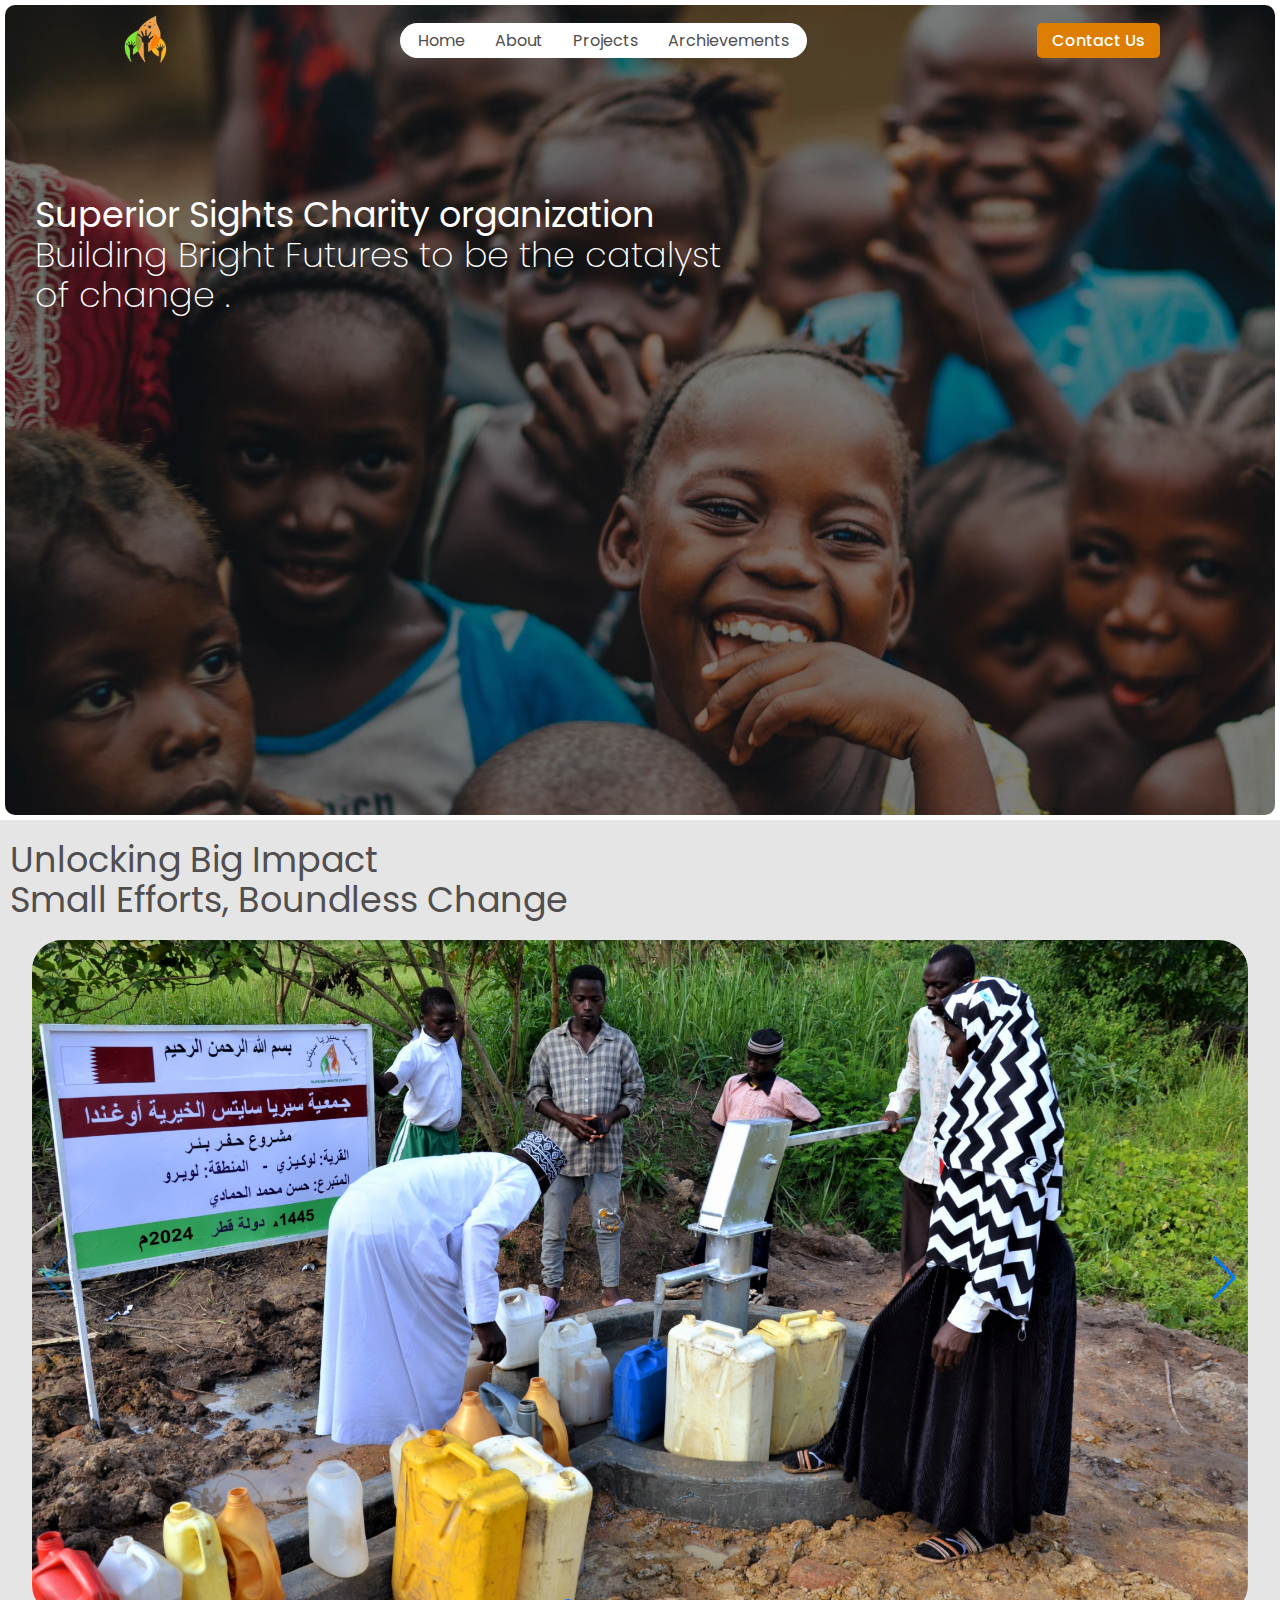
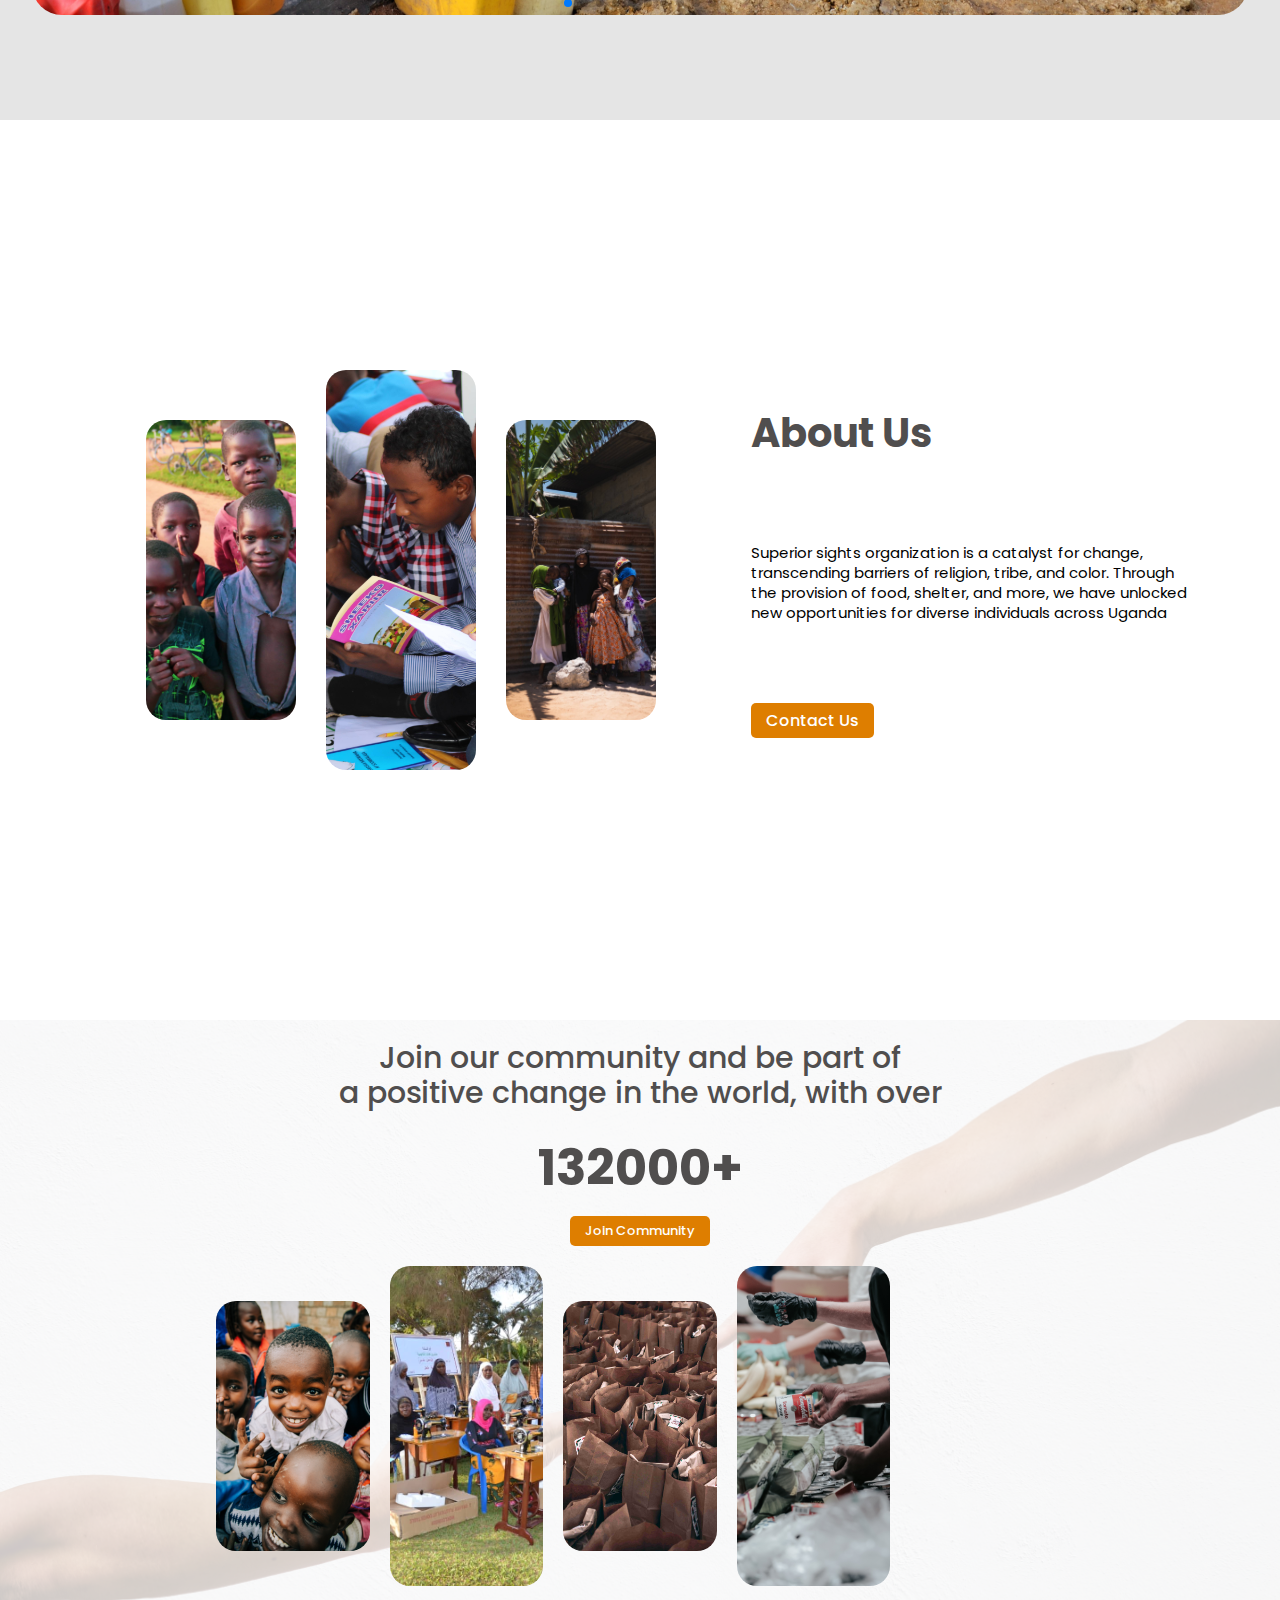
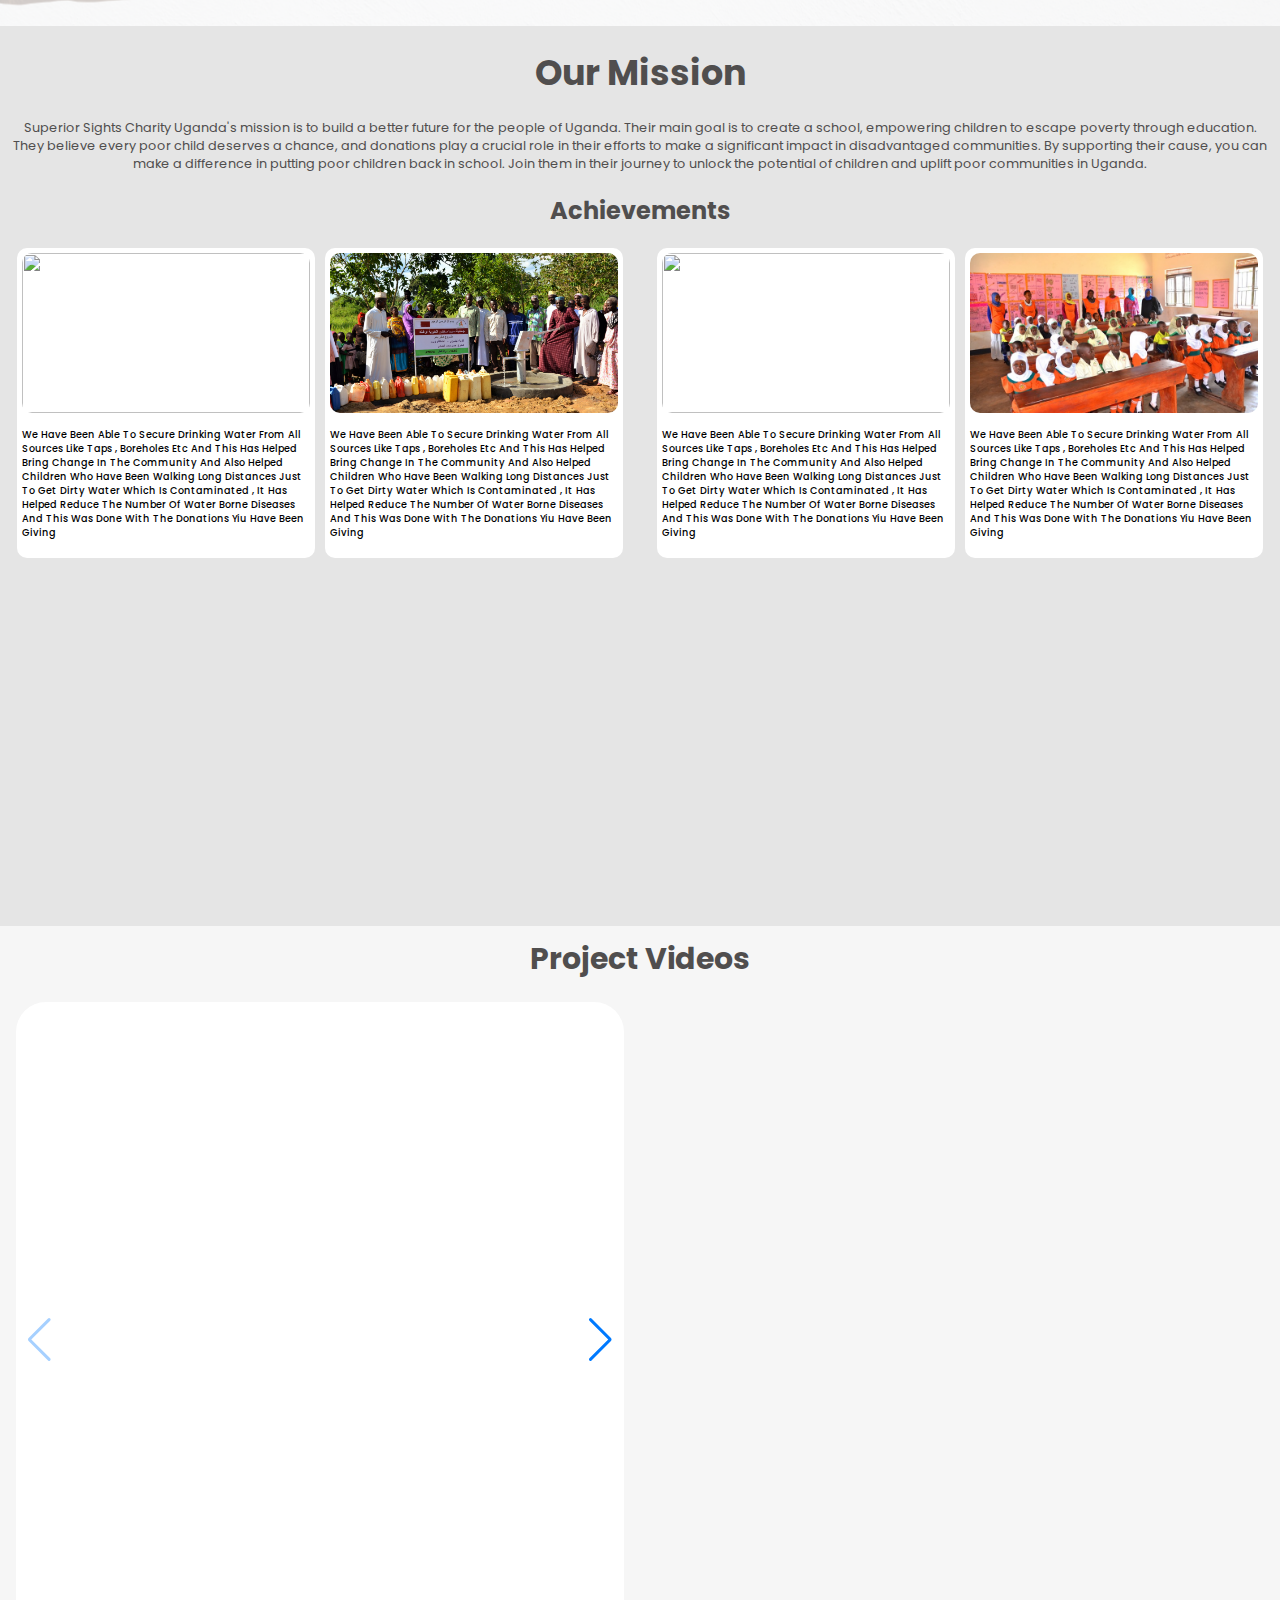
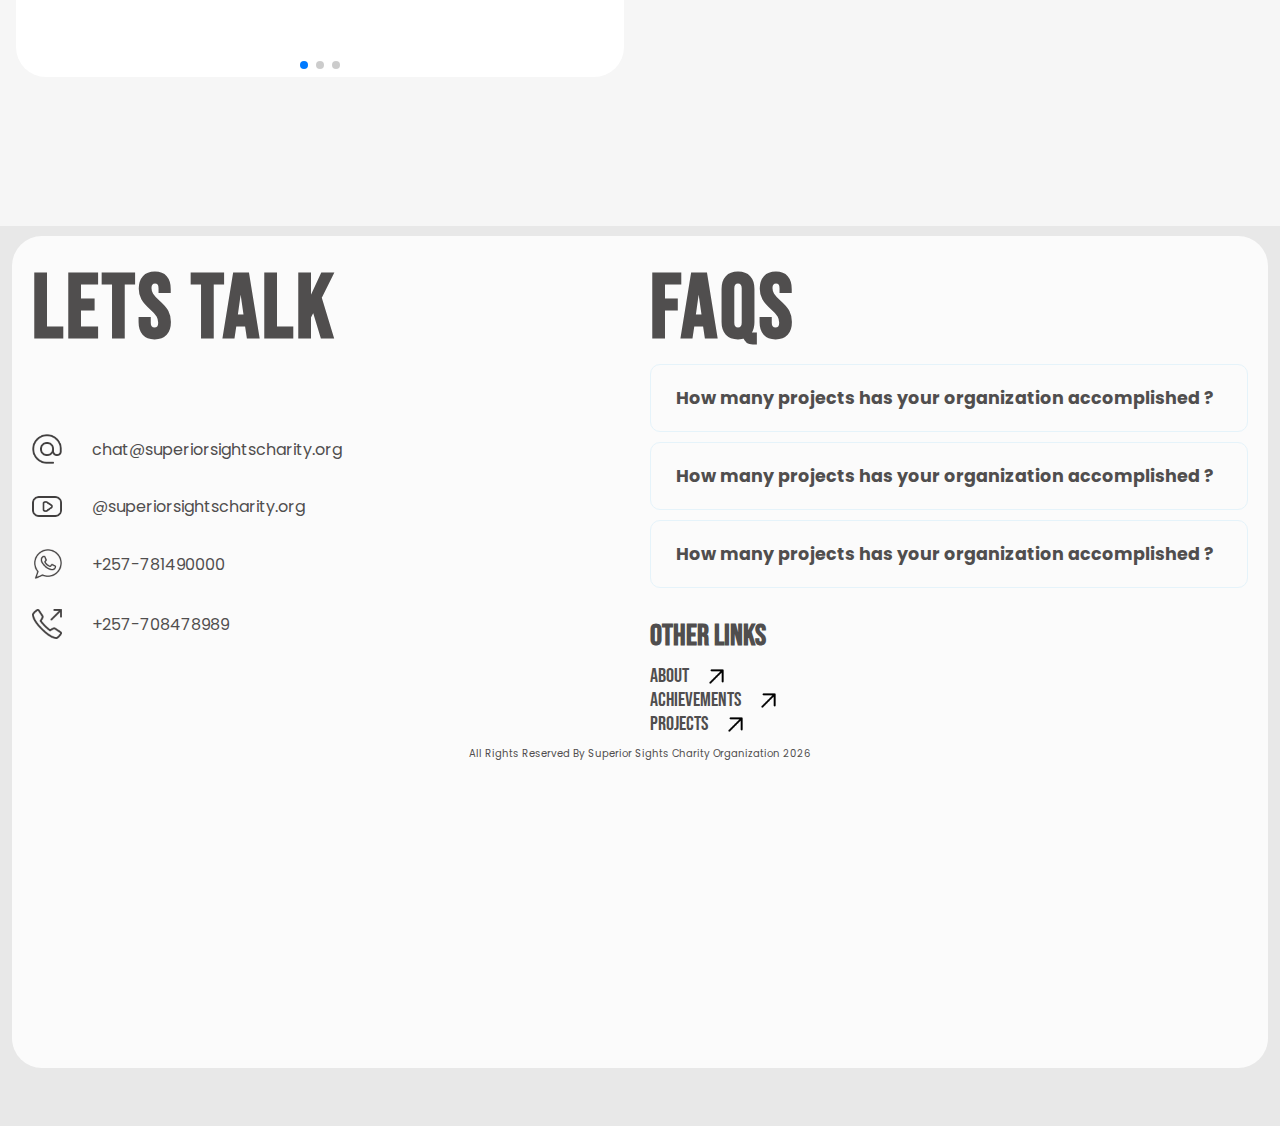
==== index.html @ 266aee4f "UPDATE : UI IS COMPLETE" ====
<html lang="en">
  <head>
    <meta charset="UTF-8" />
    <meta name="viewport" content="width=device-width, initial-scale=1.0" />
    <title>Superior Sights Charity</title>
    <link rel="stylesheet" href="./style.css" />
    <link rel="stylesheet" href="https://cdn.jsdelivr.net/npm/swiper@11/swiper-bundle.min.css" />
  </head>
  <body>
    <section class="hero-main">
      <div class="hero">
        <header class="nav-items">
          <img src="./icons/Vector.png" alt="logo" />
          <nav class="nav-links">
            <a href="#">home</a>
            <a href="#about">about</a>
            <a href="#">projects</a>
            <a href="#archievements">archievements</a>
            <a class="hide" href="#">contact</a>
          </nav>
          <h4 class="hide-btn">contact us</h4>
        </header>
        <div class="welcomeTxt">
          <p>
            <span>Superior Sights Charity organization</span>
            <br>
            Building Bright Futures 
            to be the catalyst <br /> of change .
          </p>
        </div>
      </div>
    </section>
    <section class="section-one">
      <div class="textt">
        <p>
          Unlocking Big Impact <br />
          Small Efforts, Boundless Change
        </p>
      </div>
      <div class="swiper mySwiper">
        <div class="swiper-wrapper">
          <div class="swiper-slide">
            <img src="./images/WATER DONATION.JPG" alt="">
          </div>
          <div class="swiper-slide">
            <img src="./images/WOMEN DONATION.png" alt="">
          </div>
          <div class="swiper-slide">
            <img src="./images/bigFood.jpg" alt="">
          </div>
          <div class="swiper-slide">
            <img src="./images/people.jpeg" alt="">
          </div>
          <div class="swiper-slide">
            <img src="./images/13.JPG" alt="">
          </div>
          <div class="swiper-slide">
            <img src="./images/33.JPG" alt="">
          </div>
          <div class="swiper-slide">
            <img src="./images/DONATION.png" alt="">
          </div>
          <div class="swiper-slide">
            <img src="./images/FOOD DONATION.png" alt="">
          </div>

          <div class="swiper-slide">
            <img src="./images/FOODDONATIONSS.JPG" alt="">
          </div>
          <div class="swiper-slide">
            <img src="./images/FOODDONATIONSSSS.JPG" alt="">
          </div>
        </div>
        <div class="swiper-button-next"></div>
        <div class="swiper-button-prev"></div>
        <div class="swiper-pagination"></div>
      </div>
    </section>
    <section class="about-Us" id="about">
      <div class="images">
        <div class="item-one"></div>
        <div class="item-two"></div>
        <div class="item-three"></div>
      </div>
      <div class="side-text" >
        <h1>about us</h1>
        <p>
          Superior sights organization is a catalyst for change, transcending
          barriers of religion, tribe, and color. Through the provision of food,
          shelter, and more, we have unlocked new opportunities for diverse
          individuals across Uganda
        </p>
        <h4><a href="#">contact us</a></h4>
      </div>
    </section>
    <section class="community">
      <div class="header-text">
        <p>
          Join our community and be part of <br />
          a positive change in the world, with over
        </p>
        <h4>132000+</h4>
        <h5><a href="#">join community</a></h5>
      </div>
      <div class="imageSlider">
        <div class="small small-one"></div>
        <div class="big big-one"></div>
        <div class="small small-two"></div>
        <div class="big big-two"></div>
        <div class="small small-three"></div>
      </div>
    </section>
    <section class="mission">
      <div class="mission-text">
        <h1>Our Mission</h1>
        <p>
          Superior Sights Charity Uganda's mission is to build a better future
          for the people of Uganda. Their main goal is to create a school,
          empowering children to escape poverty through education. They believe
          every poor child deserves a chance, and donations play a crucial role
          in their efforts to make a significant impact in disadvantaged
          communities. By supporting their cause, you can make a difference in
          putting poor children back in school. Join them in their journey to
          unlock the potential of children and uplift poor communities in
          Uganda.
        </p>
      </div>
      <h2>Achievements</h2>
      <div class="cards" id="archievements">
        <div class="cards-flex">
          <div class="card">
            <div class="card-image">
              <img src="./images/CARDONE.png" alt="">
            </div>
            <div class="text">
              <p>We have been able to secure drinking water from all sources
                like taps , boreholes etc and this has helped bring change in the
                community and also helped children who have been walking
                long distances just to get dirty water which is contaminated , it
                has helped reduce the number of water borne diseases and this
                was done with the donations yiu have been giving
                </p>
            </div>
          </div>
          <div class="card">
            <div class="card-image">
              <img src="./images/CARDTWO.JPG" alt="">
            </div>
            <div class="text">
              <p>We have been able to secure drinking water from all sources
                like taps , boreholes etc and this has helped bring change in the
                community and also helped children who have been walking
                long distances just to get dirty water which is contaminated , it
                has helped reduce the number of water borne diseases and this
                was done with the donations yiu have been giving
                </p>
            </div>
          </div>
        </div>
        <div class="cards-flex">
          <div class="card">
            <div class="card-image">
              <img src="./images/CARDTHREE.JPG" alt="">
            </div>
            <div class="text">
              <p>We have been able to secure drinking water from all sources
                like taps , boreholes etc and this has helped bring change in the
                community and also helped children who have been walking
                long distances just to get dirty water which is contaminated , it
                has helped reduce the number of water borne diseases and this
                was done with the donations yiu have been giving
                </p>
            </div>
          </div>
          <div class="card">
            <div class="card-image">
              <img src="./images/CARDFOUR.jpeg" alt="">
            </div>
            <div class="text">
              <p>We have been able to secure drinking water from all sources
                like taps , boreholes etc and this has helped bring change in the
                community and also helped children who have been walking
                long distances just to get dirty water which is contaminated , it
                has helped reduce the number of water borne diseases and this
                was done with the donations yiu have been giving
                </p>
            </div>
          </div>
        </div>
        
      </div>
    </section>
    <section class="videos">
      <h2>project videos</h2>
      <div class="video-1">
        <div class="swiper mySwiper">
          <div class="swiper-wrapper">
            <div class="swiper-slide">
              <iframe width="600" height="450" src="https://www.youtube.com/embed/moSRGIxgPto?si=5OO_57hvWcfcfYWn" title="YouTube video player" frameborder="0" allow="accelerometer; autoplay; clipboard-write; encrypted-media; gyroscope; picture-in-picture; web-share" referrerpolicy="strict-origin-when-cross-origin" allowfullscreen></iframe>
            </div>
            <div class="swiper-slide">
              <iframe width="600" height="450" src="https://www.youtube.com/embed/cjRFyGv-tgQ?si=oumq4jrwFypSkyXr" title="YouTube video player" frameborder="0" allow="accelerometer; autoplay; clipboard-write; encrypted-media; gyroscope; picture-in-picture; web-share" referrerpolicy="strict-origin-when-cross-origin" allowfullscreen></iframe>
            </div>
            <div class="swiper-slide">
              <iframe width="600" height="450" src="https://www.youtube.com/embed/SU0VKbg0hEE?si=bBSrsh9AePNVm2v0" title="YouTube video player" frameborder="0" allow="accelerometer; autoplay; clipboard-write; encrypted-media; gyroscope; picture-in-picture; web-share" referrerpolicy="strict-origin-when-cross-origin" allowfullscreen></iframe>

            </div>
          </div>
          <div class="swiper-button-next"></div>
          <div class="swiper-button-prev"></div>
          <div class="swiper-pagination"></div>
        </div>

      </div>
      <div class="moreVideos">
        <div class="moreOne"></div>
        <div class="moreTwo"></div>
      </div>
    </section>
    <section class="contact-us">
      <div class="contact-container">

        <div class="contacts">
          <div class="contact-side-one">
            <h1>lets talk</h1>
            <div class="links">
              <div class="link">
                <img src="./icons/Vector (1).png" alt="">
                <h4>chat@superiorsightscharity.org</h4>
              </div>

              <div class="link">
                <img src="./icons/youtube.png" alt="">
                <h4>@superiorsightscharity.org</h4>
              </div>

              <div class="link">
                <img src="./icons/whatsapp.png" alt="">
                <h4>+257-781490000</h4>
              </div>

              <div class="link">
                <img src="./icons/call.png" alt="">
                <h4>+257-708478989</h4>
              </div>
              
            </div>
          </div>
          <div class="contact-side-two">
            <h1>faqs</h1>
            <div class="accordion">
              <div class="accordion__item">
                <div class="accordion__header" data-toggle="#faq1">
                  <h3>How many projects has your organization accomplished ?</h3>
                </div>
                <div class="accordion__content" id="faq1">
                  <p>Lorem ipsum dolor sit amet, consectetur adipiscing elit, sed do eiusmod tempor incididunt ut labore et dolore magna aliqua. </p>
                </div>
              </div>
    
              <div class="accordion__item">
                <div class="accordion__header" data-toggle="#faq2">
                  <h3>How many projects has your organization accomplished ?</h3>
               </div>
                <div class="accordion__content" id="faq2">
                  <p>Lorem ipsum dolor sit amet, consectetur adipiscing elit, sed do eiusmod tempor incididunt ut labore et dolore magna aliqua. </p> 
                </div>
              </div>
    
              <div class="accordion__item">
                <div class="accordion__header" data-toggle="#faq3">
                  <h3>How many projects has your organization accomplished ?</h3>
                </div>
                <div class="accordion__content" id="faq3">
                  <p>Lorem ipsum dolor sit amet, consectetur adipiscing elit, sed do eiusmod tempor incididunt ut labore et dolore magna aliqua. </p>
                </div>
              </div>
    
            </div>
            <div class="other-links">
              <h5>Other Links</h5>
              <div class="other-nav-link">
                <div class="linked">
                  <a href="#">about</a>
                  <img src="./icons/arrow.png" alt="">
                </div>
                <div class="linked">
                  <a href="#">achievements</a>
                  <img src="./icons/arrow.png" alt="">
                </div>
                <div class="linked">
                  <a href="#">Projects</a>
                  <img src="./icons/arrow.png" alt="">
                </div>

              </div>
            </div>
          </div>
        
        </div>
        <p class="rights"></p>
      </div>
    </section>
    <script src="/index.js"></script>
    <script src="https://cdn.jsdelivr.net/npm/swiper@11/swiper-bundle.min.js"></script>
    <script>
      var swiper = new Swiper(".mySwiper", {
    spaceBetween: 30,
    centeredSlides: true,
    autoplay: {
      delay: 5000,
      disableOnInteraction: true,
    },
    pagination: {
      el: ".swiper-pagination",
      clickable: true,
    },
    navigation: {
      nextEl: ".swiper-button-next",
      prevEl: ".swiper-button-prev",
    },
  });
    </script>
  </body>
</html>
---- style.css ----
@import url("https://fonts.googleapis.com/css2?family=Poppins:ital,wght@0,100;0,200;0,300;0,400;0,500;0,600;0,700;0,800;0,900;1,100;1,200;1,300;1,400;1,500;1,600;1,700;1,800;1,900&display=swap");
@import url('https://fonts.googleapis.com/css2?family=Bebas+Neue&display=swap');
BODY {
  margin: 0;
  padding: 0;
  overflow-x: hidden;
  box-sizing: border-box;
}
/* animations */
@keyframes  appear {
  from
  {
    opacity: 0;
    scale: 0.5;
  }
  to
  {
    opacity: 1;
    scale: 1;
  }
}
h1,
h2,
h3,
h4,
h5,
h6 {
  margin: 0;
  padding: 0;
}
p {
  margin: 0;
  padding: 0;
}
:root {
  --textFont: "Poppins", sans-serif;
  --textColor: #504e4e;
  --navBg: #ffffff;
  --orange: #de7e00;
  --heroColor: #e5e5e5;
  --btnColor: #ff815c;
  --bigText :"Bebas Neue", sans-serif;
}
.hero {
  background: url(./images/background.jpg);
  background-position: center;
  background-repeat: no-repeat;
  background-size: cover;
  background-blend-mode: overlay;
  background-color: #0e0e0e8b;
  height: 90vh;
  margin: 5px;
  border-radius: 10px;
}
.nav-items {
  display: flex;
  align-items: center;
  justify-content: space-around;
  padding: 10px 0px;
}
.nav-items img {
  width: 50px;
  height: 50px;
}
.nav-links a {
  text-decoration: none;
  color: var(--textColor);
  font-family: var(--textFont);
  text-transform: capitalize;
  padding: 3px 15px;
  border-radius: 20px;
  transition: all 2s;
}
.nav-links {
  display: flex;
  gap: 0px;
  background: var(--navBg);
  padding: 2px 3px;
  border-radius: 20px;
}
.nav-links a:hover {
  background: #504e4e;
  color: var(--navBg);
}
.hide
{
  display: none;
}
.nav-items h4 {
  color: var(--navBg);
  background: var(--orange);
  font-weight: 500;
  font-family: var(--textFont);
  text-transform: capitalize;
  padding: 5px 15px;
  border-radius: 5px;
}
.welcomeTxt p {
  font-family: var(--textFont);
  position: relative;
  top: 120px;
  left: 30px;
  font-size: 35px;
  line-height: 40px;
  color: var(--navBg);
  font-weight: 200;
  width: fit-content;
}
.welcomeTxt span
{
  font-weight: 400;
}
.section-one {
  height: 100vh;
  background: var(--heroColor);
}
.image {
  background: url(./images/heroBg.jpg);
  background-position: center;
  background-repeat: no-repeat;
  background-size: cover;
  background-blend-mode: overlay;
  height: 95vh;
  width: 95vw;
  border-radius: 40px;
}
.section-one {
  display: flex;
  flex-direction: column;
  align-items: center;
  animation: appear  linear;
  animation-range: entry 0;
  animation-timeline: view();
}

.textt {
  width: 100%;
}
.section-one p {
  font-size: 35px;
  /* text-align: ; */
  font-family: var(--textFont);
  margin: 20px 10px;
  line-height: 40px;
  color: var(--textColor);
}
.about-Us {
  display: flex;
  height: 100%;
  gap: 30px;
  align-items: center;
  justify-content: center;
  background: var(--navBg);
  animation: appear  linear;
  animation-range: entry 0 cover 40%;
  animation-timeline: view();
}
.images {
  display: flex;
  gap: 30px;
  height: 100vh;
  width: 50%;
  align-items: center;
  justify-content: center;
}
.item-one {
  background: url(./images/sideOne.jpg);
  background-position: center;
  background-repeat: no-repeat;
  background-size: cover;
  background-blend-mode: overlay;
  height: 300px;
  width: 150px;
  border-radius: 20px;
}
.item-two {
  height: 400px;
  width: 150px;
  background: url(./images/main.jpg);
  background-position: center;
  background-repeat: no-repeat;
  background-size: cover;
  background-blend-mode: overlay;
  border-radius: 20px;
}
.item-three {
  background: url(./images/sideTwo.jpg);
  background-position: center;
  background-repeat: no-repeat;
  background-size: cover;
  background-blend-mode: overlay;
  height: 300px;
  width: 150px;
  border-radius: 20px;
}
.side-text {
  display: flex;
  flex-direction: column;
  gap: 80px;
  width: 35%;
}
.side-text h1 {
  font-family: var(--textFont);
  font-size: 40px;
  text-transform: capitalize;
  color: var(--textColor);
  margin: 0;
  padding: 0;
}
.side-text p {
  font-family: var(--textFont);
  font-size: 15px;
  line-height: 20px;
}
.side-text h4 {
  background: var(--orange);
  font-weight: 500;
  font-family: var(--textFont);
  text-transform: capitalize;
  padding: 5px 15px;
  border-radius: 5px;
  width: fit-content;
  margin: 0;
}
.side-text a {
  color: var(--navBg);
  text-decoration: none;
}
/* community - section */
.community {
  height: auto;
  background: url(./images/communityBg.jpg);
  background-position: center;
  background-repeat: no-repeat;
  background-size: cover;
  background-blend-mode: overlay;
  background-color: #fbfbfbce;
  animation: appear  linear;
  animation-range: entry 0 cover 40%;
  animation-timeline: view();
}
.header-text {
  text-align: center;
  padding: 20px 0px;
  display: flex;
  flex-direction: column;
  align-items: center;
}
.header-text p {
  font-family: var(--textFont);
  font-size: 30px;
  color: var(--textColor);
  line-height: 35px;
  font-weight: 500;
}
.header-text h4 {
  margin-top: 20px;
  font-size: 50px;
  font-family: var(--textFont);
  color: var(--textColor);
}
.header-text a {
  color: var(--navBg);
  text-decoration: none;
}
.header-text h5 {
  background: var(--orange);
  font-weight: 500;
  font-family: var(--textFont);
  text-transform: capitalize;
  padding: 5px 15px;
  border-radius: 5px;
  width: fit-content;
  font-size: 13px;
  margin-top: 10px;
}
.imageSlider {
  display: flex;
  justify-content: center;
  align-items: center;
  gap: 20px;
  /* margin-bottom: 30px; */
  padding: 0px 0px 40px 0px;
}
.small {
  width: 12%;
  height: 250px;
  border-radius: 20px;
}
.big {
  background-position: center;
  background-repeat: no-repeat;
  background-size: cover;
  background-blend-mode: overlay;
  width: 12%;
  border-radius: 20px;
  height: 320px;
}
.big-one {
  background-image: url("./images/bigWomen.jpeg");
}
.big-two {
  background-image: url("./images/bigFood.jpg");
}
.small-one {
  background: url("./images/childRen.jpg");
  background-position: center;
  background-repeat: no-repeat;
  background-size: cover;
  background-blend-mode: overlay;
}
.small-two {
  background: url("./images/food.jpg");
  background-position: center;
  background-repeat: no-repeat;
  background-size: cover;
  background-blend-mode: overlay;
}
.small-three {
  background: url("./images/schhool.jpg");
  background-position: center;
  background-repeat: no-repeat;
  background-size: cover;
  background-blend-mode: overlay;
}
/* mission - section */
.mission {
  height: auto;
  background: var(--heroColor);
  overflow-x: hidden;
  display: flex;
  height: 100vh;
  flex-direction: column;
  /* justify-content: center; */
  align-items: center;
  animation: appear  linear;
  animation-range: entry 0 cover 40%;
  animation-timeline: view();
  /* gap: 144px; */
}
.mission-text {
  text-align: center;
  font-family: var(--textFont);
  color: var(--textColor);
  padding: 20px 10px;
}
.mission-text h1 {
  margin-bottom: 20px;
  font-size: 35px;
}
.mission-text p {
  font-size: 80%;
}
.mission h2 {
  text-align: center;
  font-family: var(--textFont);
  color: var(--textColor);
}
/* mission cards */
.cards-flex {
  display: flex;
  justify-content: center;
  align-items: center;
  width: 100%;
  gap: 10px;
}
.cards {
  display: flex;
  justify-content: center;
  align-items: center;
  gap: 1px;
  margin-top: 10px;
  width: 100%;
  padding: 10px;
}
.card {
  background: var(--navBg);
  height: 300px;
  width: 45%;
  padding: 5px;
  display: flex;
  flex-direction: column;
  gap: 15px;
  border-radius: 10px;
}
.card-image {
  background-position: center;
  background-repeat: no-repeat;
  background-size: cover;
  background-blend-mode: overlay;
  width: 100%;
}
.card-image img
{
  height: 160px;
  border-radius: 10px;
  object-fit: cover;
  width: 100%;
}
.card p {
  font-size: clamp(30%, 60%, 60%);
  text-transform: capitalize;
  font-weight: 500;
  font-family: var(--textFont);
  /* line-height: 14px; */
}
/* swiper JS */
.swiper {
  width: 95%;
  height: 75vh;
  border-radius: 30px;
}
.swiper-slide {
  text-align: center;
  font-size: 18px;
  background: #fff;
  display: flex;
  justify-content: center;
  align-items: center;
}
.swiper-button-next,swiper-button-prev
{
  color: #e5e5e5;
}
.swiper-slide img {
  display: block;
  width: 100%;
  height: 100%;
  object-fit: cover;
}
/* animations */
@keyframes  appear {
    from
    {
      opacity: 0;
      scale: 0.5;
    }
    to
    {
      opacity: 1;
      scale: 1;
    }
}
/* videos section */
.videos
{
  height: 100vh;
  background: #F6F6F6;
  width: 100vw;
  animation: appear  linear;
  animation-range: entry 0 cover 40%;
  animation-timeline: view();
  /* display: flex;
  justify-content: center;
  align-items: center;
  gap: 30px;
  flex-direction: column; */
}
.video-1
{
  width: 50%;
  height: 75vh;
  display: flex;
  justify-content: center;
  align-items: center;
  flex-direction: column;
}
.videos h2
{
  font-size: 30px;
  padding-top: 10px;
  font-family: var(--textFont);
  text-transform: capitalize;
  color: var(--textColor);
  text-align: center;
  margin-bottom: 20px;
}
.video
{
  background: #504e4e;
  width: 50%;
  height: 75vh;
  border-radius: 20px;
}
/* contact us  */
.contacts
{
  display: flex;
  /* align-items: center; */
  justify-content: center;
  gap: 20px;
  /* background: #504e4e; */
}
.contact-us
{
  height: 100vh;
  width: 100vw;
  background: #E8E8E8;
  display: flex;
  justify-content: center;
  align-self: center;
  animation: appear  linear;
  animation-range: entry 0 cover 40%;
  animation-timeline: view();
}
.contact-side-one{
  width: 50%;
}
.contact-side-two
{
  width: 50%;
}
.contact-container
{
  margin-top: 10px;
  border-radius: 30px;
  padding: 20px;
  gap: 30px;
  align-items: center;
  height: 88vh;
  width: 95%;
  background: #FBFBFB;
}
.contact-side-one h1
{
  font-size: 90px;
  font-family: var(--bigText);
  color: var(--textColor);
  letter-spacing: 3px;
}
.contact-side-two h1
{
  font-size: 90px;
  font-family: var(--bigText);
  color: var(--textColor);
  letter-spacing: 3px;
}
.links
{
  margin-top: 70px;
}
.link
{
  display: flex;
  gap: 30px;
  align-items: center;
  margin-bottom: 30px;
  font-family: var(--textFont);
  color: var(--textColor);
}
.link img
{
  width: 30px;
}
.link h4
{
  font-weight: 400;
}
.other-links
{
  margin-top: 30px;
}
.other-links h5
{
  font-family: var(--bigText);
  color: var(--textColor);
  font-size: 30px;
  margin-bottom: 10px;
}
.linked
{
  display: flex;
  align-items: center;
  gap: 20px;
}
.linked a
{
  font-family: var(--bigText);
  text-decoration: none;
  color: var(--textColor);
  font-size: 20px;
}
.linked img{
  width: 15px;
}
.accordion {
  display: flex;
  flex-direction: column;
  gap: 10px;
  font-family: var(--textFont);
  color: var(--textColor);
  width: 100%;
}
.accordion__item {
  border: 1px solid #e5f3fa;
  border-radius: 10px;
  overflow: hidden;
}

.accordion__header {
padding: 20px 25px;
  font-weight: 600;
  cursor: pointer;
  position: relative;
  font-size: 15px;
  font-weight: 400;
}

.accordion__header::after {
  content: '';
  background: url(https://www.svgrepo.com/show/357035/angle-down.svg) no-repeat center;
  width: 20px;
  height: 20px;
  transition: .4s;
  display: inline-block;
  position: absolute;
  right: 20px;
  top: 20px;
  z-index: 1;
}

.accordion__header.active {
  background: #e5f3fa;
}

.accordion__header.active::after {
  transform: rotateX(180deg);
}

.accordion__item .accordion__content {
  padding: 0 25px;
  max-height: 0;
  transition: .5s;
  overflow: hidden;
}
.accordion__content p
{
  font-size: 15px;
  font-weight: 300;
}
.rights
{
  text-align: center;
  font-family: var(--textFont);
  color: var(--textColor);
  font-size: 10px;
  margin-top: 10px;
  text-transform: capitalize;
}

/* media queries */
@media screen and (max-width: 1020px) {
  /* section one */
  /* comunity */
  .header-text p {
    font-size: 25px;
    line-height: 25px;
  }
  .header-text h4 {
    margin-top: 8px;
    font-size: 40px;
  }
  .header-text h5 {
    font-size: 10px;
  }
  /* archievements */
  .mission-text p {
    font-size: 60%;
  }
  .cards {
    gap: 10px;
  }

  .mission-text {
    padding: 5px 15px;
  }
  .mission-text h1 {
    margin-bottom: 10px;
  }
}
@media screen and (max-width: 900px) {
  /* section one */
  .nav-links a {
    font-size: 12px;
    padding: 2px 10px;
  }
  .nav-items h4 {
    padding: 5px 10px;
    font-size: 10px;
  }
  .welcomeTxt p 
  {
    font-size: 27px;
    line-height: 31px;
  }

  /* archievements */
  .mission-text p {
    font-size: 70%;
  }
  .cards {
    display: flex;
    justify-content: center;
    align-items: center;
    flex-direction: column;
    gap: 1px;
    margin-top: 10px;
    width: 100%;
    padding: 10px;
  }
  .card {
    width: 35%;
  }
  .card p {
    font-size: clamp(30%, 60%, 66%);
  }
  .cards-flex {
    margin-top: 10px;
  }
}
@media screen and (max-width: 700px) {
  /* section one */
  .hero 
  {
    height: 70vh;
  }
  .welcomeTxt p {
    top: 80px;
  }
  .section-one p {
    font-size: 25px;
    line-height: 28px;
  }
  .image
  {
    height: 70vh;
    border-radius: 15px;
  }
  /* archievements */

  .card p {
    font-size: 55%;
  }
  .cards {
    gap: 5px;
  }
  .about-Us {
    width: 100vw;
    height: fit-content;
    display: flex;
    gap: 30px;
    align-items: center;
    justify-content: center;
    align-items: center;
    flex-direction: column-reverse;
  }
  .side-text {
    padding-top: 30px;
    gap: 30px;
    width: 80%;
  }
  .images {
    width: 70%;
  }
  .item-one {
    width: 250px;
  }
  .item-two {
    width: 250px;
  }
  .item-three {
    width: 250px;
  }
}

@media screen and (max-width: 560px) {
  .hide-btn
  {
    display: none;
  }
  .hide
  {
    display: block;
  }
}
@media screen and (max-width: 500px) {
  .nav-links a {
    font-size: 9px;
  }
}

@media screen and (max-width: 460px) {
  .welcomeTxt p {
    font-size: 24px;
    line-height: 28px;
}
.nav-links a {
  padding: 2px 5px;
}
}
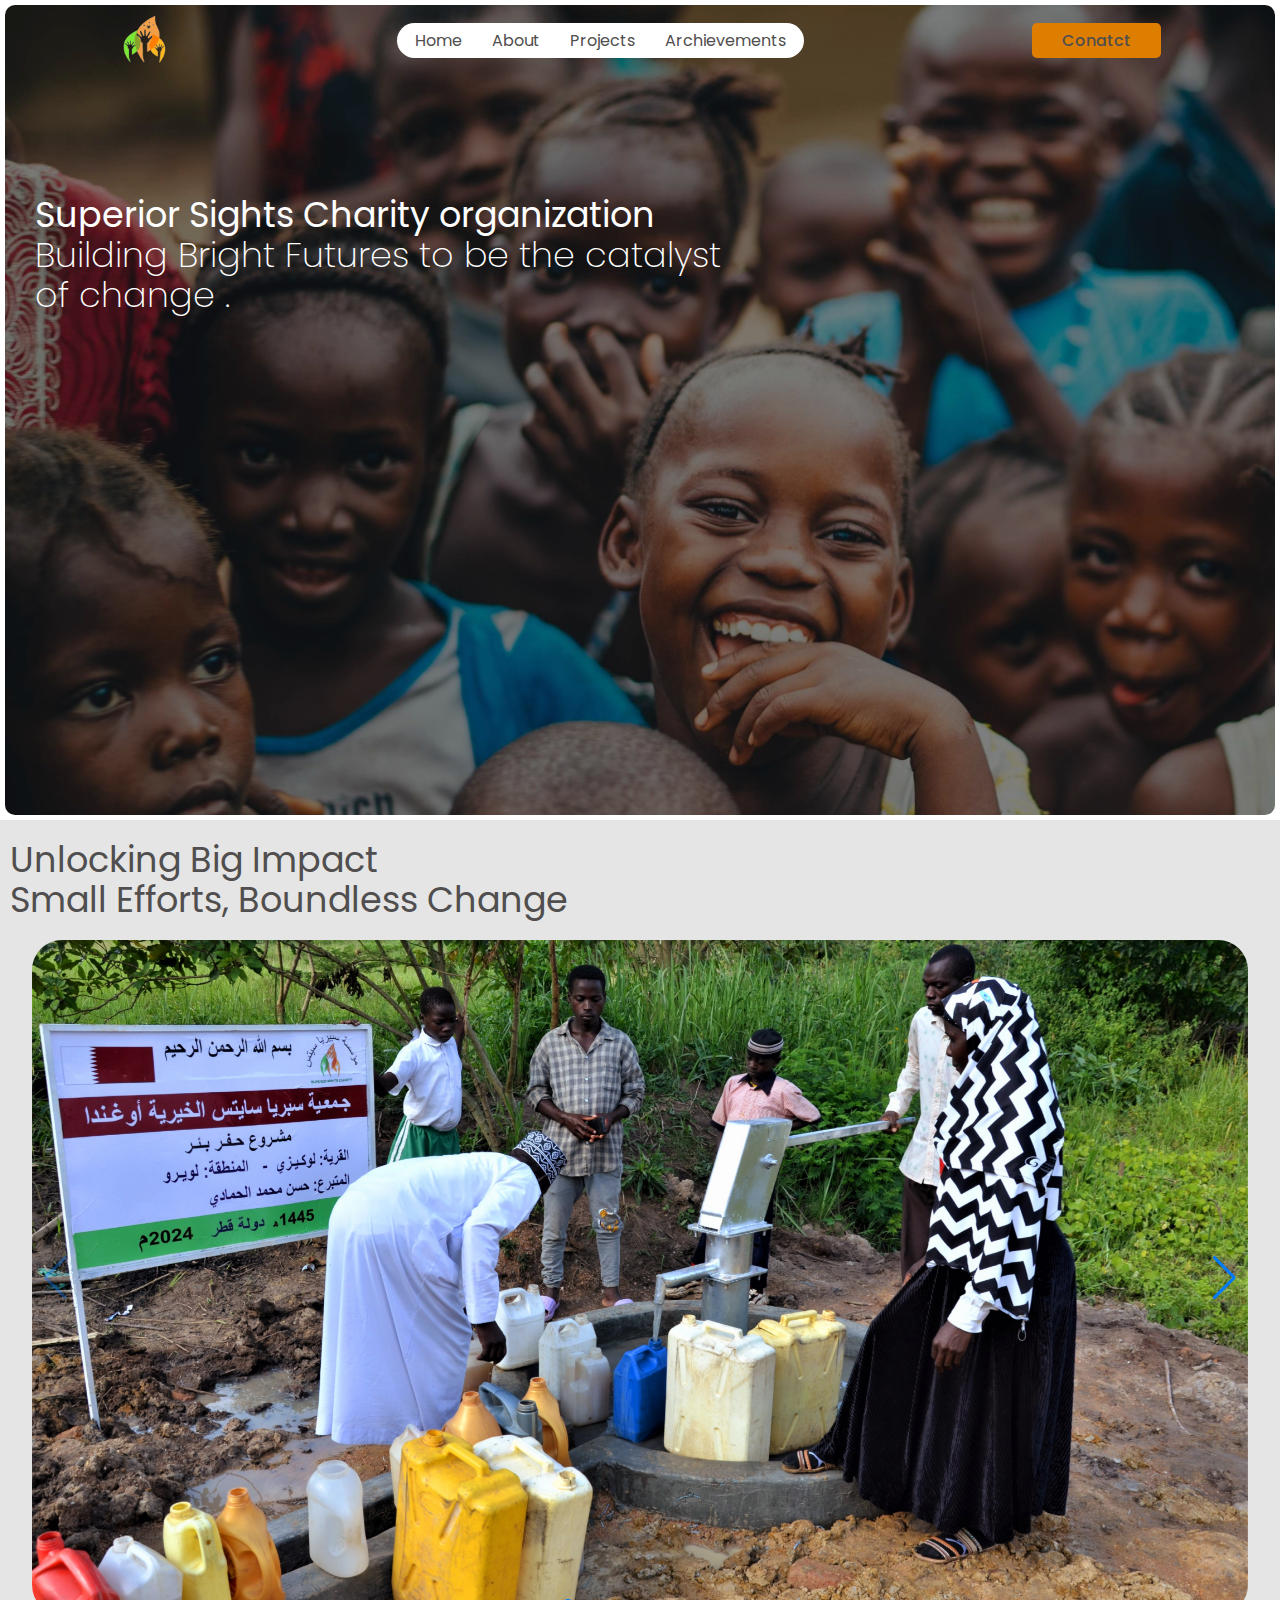
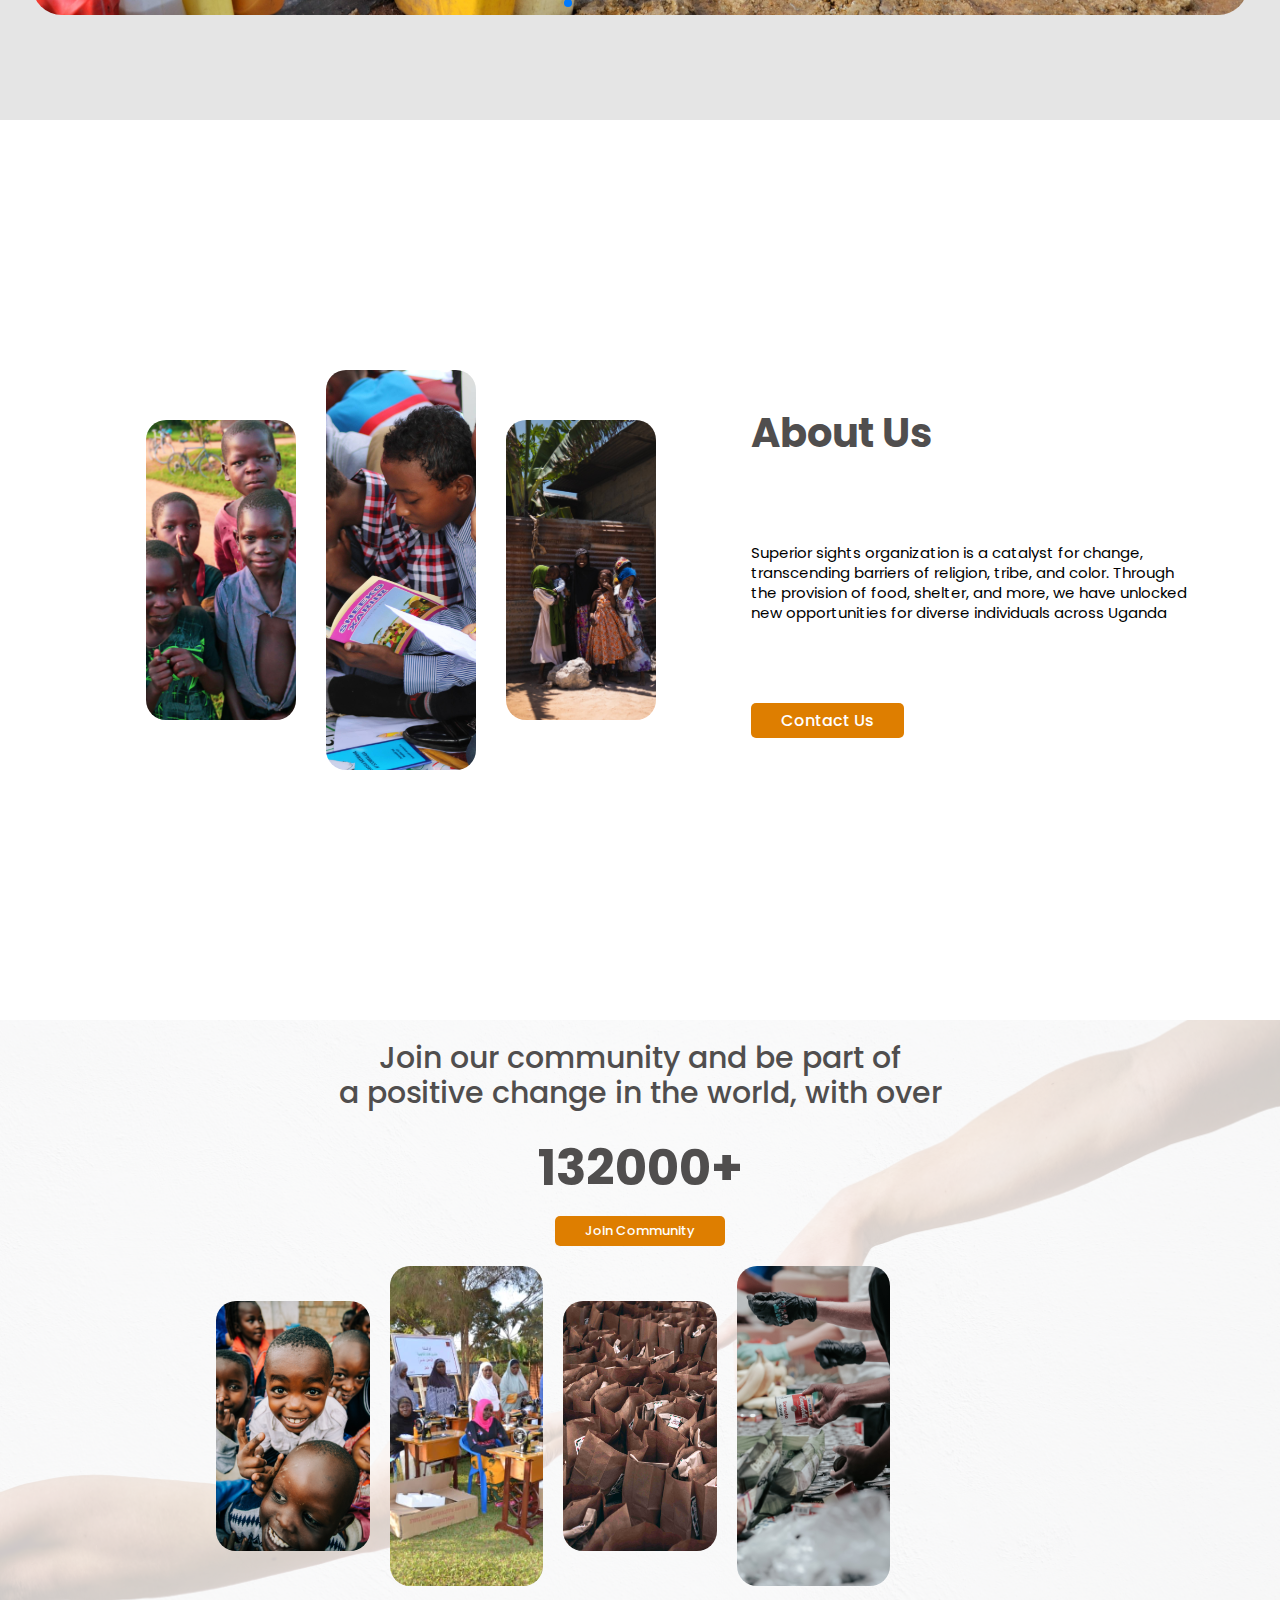
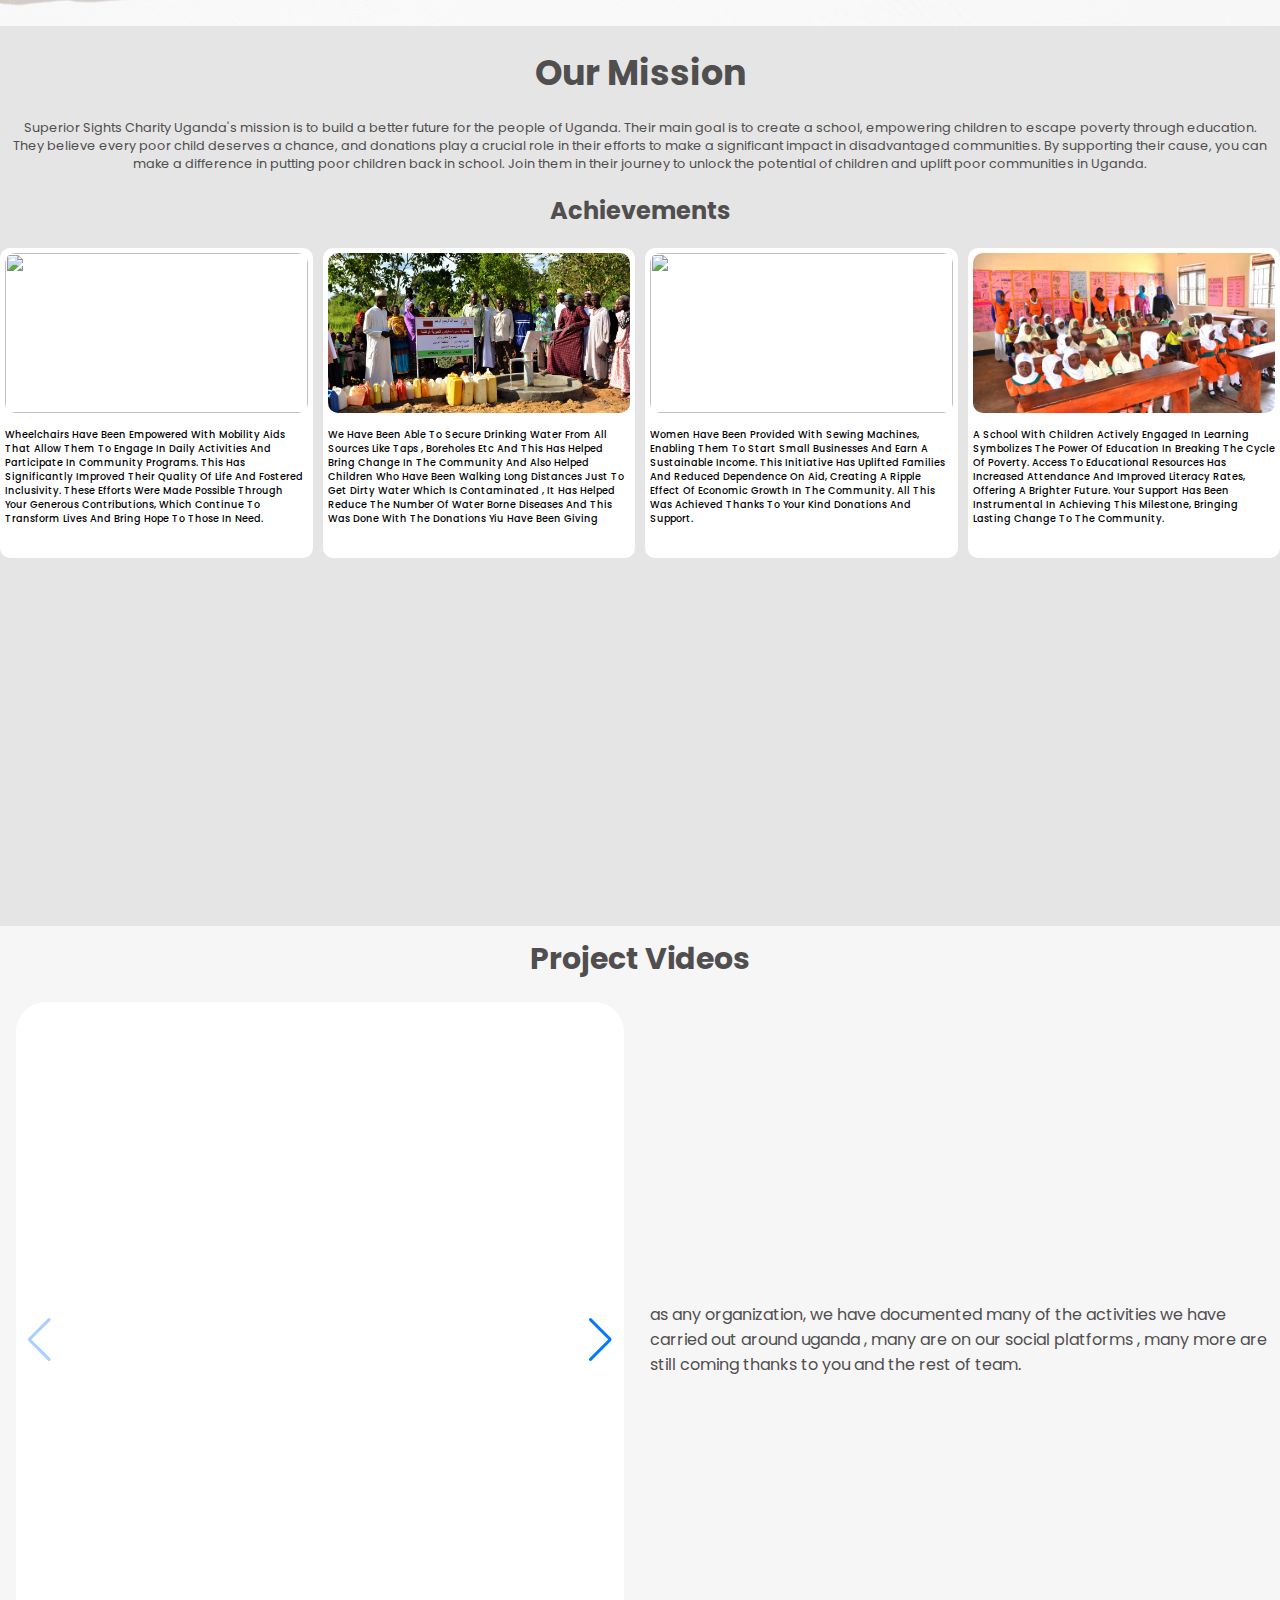
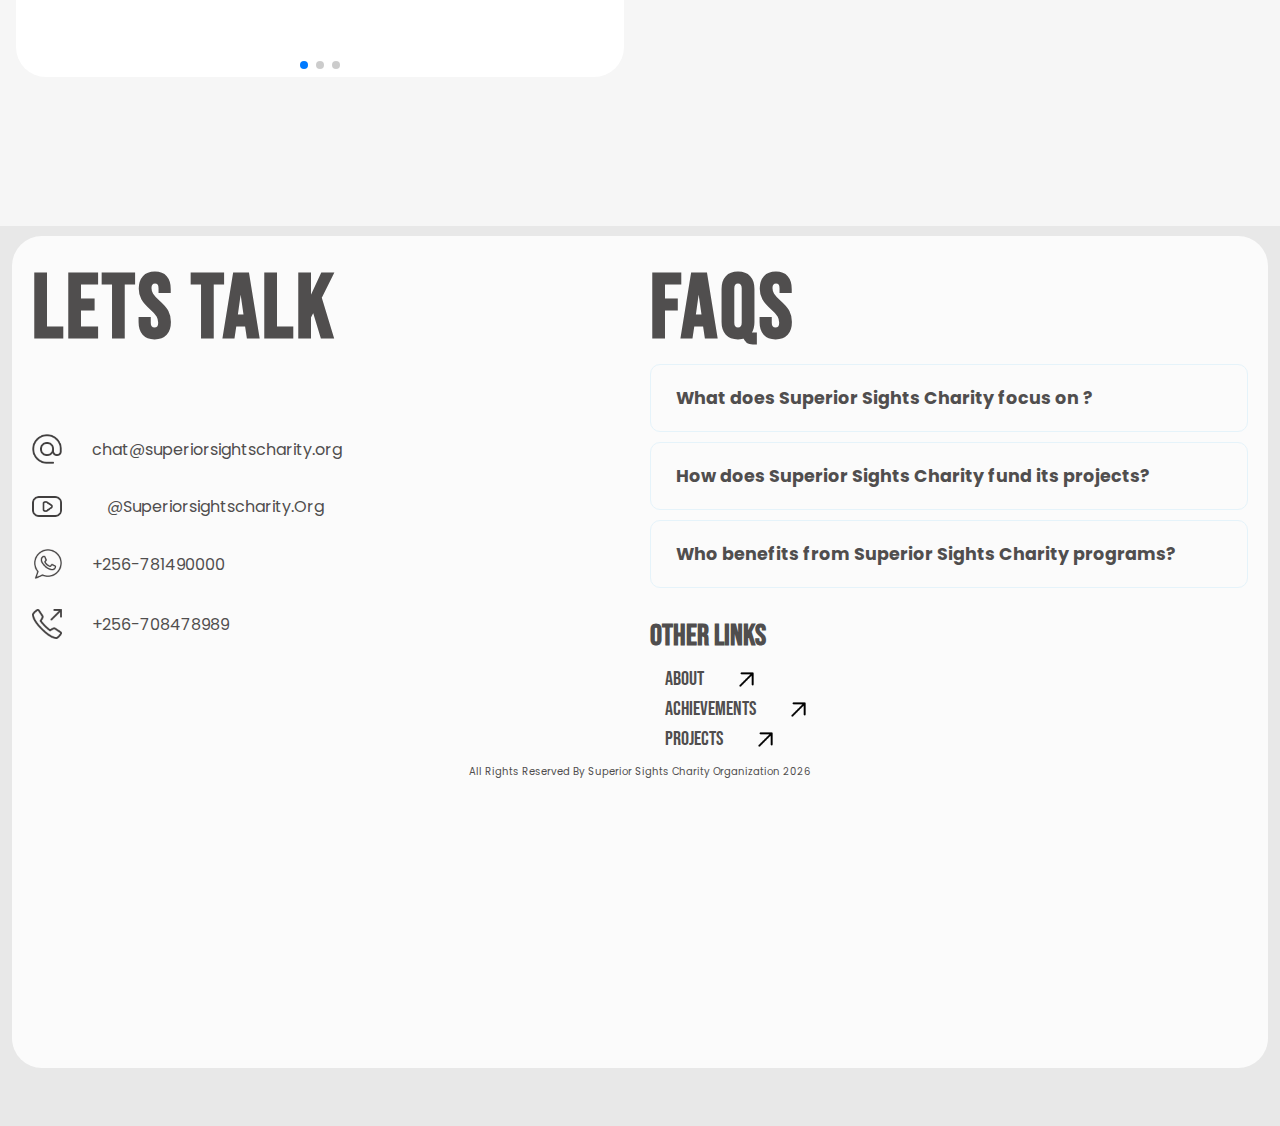
==== commit 7a7fd081: "UPDATE : NN" ====
--- a/index.html
+++ b/index.html
@@ -14,11 +14,11 @@
           <nav class="nav-links">
             <a href="#">home</a>
             <a href="#about">about</a>
-            <a href="#">projects</a>
+            <a href="#projects">projects</a>
             <a href="#archievements">archievements</a>
-            <a class="hide" href="#">contact</a>
+            <a class="hide" href="#contact">contact</a>
           </nav>
-          <h4 class="hide-btn">contact us</h4>
+          <h4 class="hide-btn"><a href="#contact">conatct</a></h4>
         </header>
         <div class="welcomeTxt">
           <p>
@@ -90,7 +90,7 @@
           shelter, and more, we have unlocked new opportunities for diverse
           individuals across Uganda
         </p>
-        <h4><a href="#">contact us</a></h4>
+        <h4><a href="#contact">contact us</a></h4>
       </div>
     </section>
     <section class="community">
@@ -110,7 +110,7 @@
         <div class="small small-three"></div>
       </div>
     </section>
-    <section class="mission">
+    <section class="mission"id="archievements">
       <div class="mission-text">
         <h1>Our Mission</h1>
         <p>
@@ -126,11 +126,20 @@
         </p>
       </div>
       <h2>Achievements</h2>
-      <div class="cards" id="archievements">
+      <div class="cards" >
         <div class="cards-flex">
           <div class="card">
             <div class="card-image">
               <img src="./images/CARDONE.png" alt="">
+            </div>
+            <div class="text">
+              <p>wheelchairs have been empowered with mobility aids that allow them to engage in daily activities and participate in community programs. This has significantly improved their quality of life and fostered inclusivity. These efforts were made possible through your generous contributions, which continue to transform lives and bring hope to those in need.
+                </p>
+            </div>
+          </div>
+          <div class="card">
+            <div class="card-image">
+              <img src="./images/CARDTWO.JPG" alt="">
             </div>
             <div class="text">
               <p>We have been able to secure drinking water from all sources
@@ -144,31 +153,10 @@
           </div>
           <div class="card">
             <div class="card-image">
-              <img src="./images/CARDTWO.JPG" alt="">
+              <img src="./images/CARDTHREE.JPG" alt="">
             </div>
             <div class="text">
-              <p>We have been able to secure drinking water from all sources
-                like taps , boreholes etc and this has helped bring change in the
-                community and also helped children who have been walking
-                long distances just to get dirty water which is contaminated , it
-                has helped reduce the number of water borne diseases and this
-                was done with the donations yiu have been giving
-                </p>
-            </div>
-          </div>
-        </div>
-        <div class="cards-flex">
-          <div class="card">
-            <div class="card-image">
-              <img src="./images/CARDTHREE.JPG" alt="">
-            </div>
-            <div class="text">
-              <p>We have been able to secure drinking water from all sources
-                like taps , boreholes etc and this has helped bring change in the
-                community and also helped children who have been walking
-                long distances just to get dirty water which is contaminated , it
-                has helped reduce the number of water borne diseases and this
-                was done with the donations yiu have been giving
+              <p>Women have been provided with sewing machines, enabling them to start small businesses and earn a sustainable income. This initiative has uplifted families and reduced dependence on aid, creating a ripple effect of economic growth in the community. All this was achieved thanks to your kind donations and support.
                 </p>
             </div>
           </div>
@@ -177,12 +165,7 @@
               <img src="./images/CARDFOUR.jpeg" alt="">
             </div>
             <div class="text">
-              <p>We have been able to secure drinking water from all sources
-                like taps , boreholes etc and this has helped bring change in the
-                community and also helped children who have been walking
-                long distances just to get dirty water which is contaminated , it
-                has helped reduce the number of water borne diseases and this
-                was done with the donations yiu have been giving
+              <p>A school with children actively engaged in learning symbolizes the power of education in breaking the cycle of poverty. Access to educational resources has increased attendance and improved literacy rates, offering a brighter future. Your support has been instrumental in achieving this milestone, bringing lasting change to the community.
                 </p>
             </div>
           </div>
@@ -190,8 +173,10 @@
         
       </div>
     </section>
-    <section class="videos">
+    <section class="videos" id="projects">
       <h2>project videos</h2>
+      <div class="videoWrapper">
+  
       <div class="video-1">
         <div class="swiper mySwiper">
           <div class="swiper-wrapper">
@@ -212,12 +197,14 @@
         </div>
 
       </div>
-      <div class="moreVideos">
-        <div class="moreOne"></div>
-        <div class="moreTwo"></div>
-      </div>
-    </section>
-    <section class="contact-us">
+      <div class="textSide">
+        <p>
+          as any organization, we have documented many of the activities we have carried out around uganda , many are on our social platforms , many more are still coming thanks to you and the rest of team.
+        </p>
+      </div>
+    </div>
+    </section>
+    <section class="contact-us" id="contact">
       <div class="contact-container">
 
         <div class="contacts">
@@ -231,17 +218,17 @@
 
               <div class="link">
                 <img src="./icons/youtube.png" alt="">
-                <h4>@superiorsightscharity.org</h4>
+                <h4><a href="https://www.youtube.com/@SuperiorSightsCharity">@superiorsightscharity.org</a></h4>
               </div>
 
               <div class="link">
                 <img src="./icons/whatsapp.png" alt="">
-                <h4>+257-781490000</h4>
+                <h4>+256-781490000</h4>
               </div>
 
               <div class="link">
                 <img src="./icons/call.png" alt="">
-                <h4>+257-708478989</h4>
+                <h4>+256-708478989</h4>
               </div>
               
             </div>
@@ -251,28 +238,28 @@
             <div class="accordion">
               <div class="accordion__item">
                 <div class="accordion__header" data-toggle="#faq1">
-                  <h3>How many projects has your organization accomplished ?</h3>
+                  <h3>What does Superior Sights Charity focus on ?</h3>
                 </div>
                 <div class="accordion__content" id="faq1">
-                  <p>Lorem ipsum dolor sit amet, consectetur adipiscing elit, sed do eiusmod tempor incididunt ut labore et dolore magna aliqua. </p>
+                  <p>We focus on improving lives through access to clean water, education, and economic empowerment initiatives like providing sewing machines and mobility aids. </p>
                 </div>
               </div>
     
               <div class="accordion__item">
                 <div class="accordion__header" data-toggle="#faq2">
-                  <h3>How many projects has your organization accomplished ?</h3>
+                  <h3>How does Superior Sights Charity fund its projects?</h3>
                </div>
                 <div class="accordion__content" id="faq2">
-                  <p>Lorem ipsum dolor sit amet, consectetur adipiscing elit, sed do eiusmod tempor incididunt ut labore et dolore magna aliqua. </p> 
+                  <p>Our projects are funded through generous donations from supporters who want to make a positive impact in communities. </p> 
                 </div>
               </div>
     
               <div class="accordion__item">
                 <div class="accordion__header" data-toggle="#faq3">
-                  <h3>How many projects has your organization accomplished ?</h3>
+                  <h3>Who benefits from Superior Sights Charity programs?</h3>
                 </div>
                 <div class="accordion__content" id="faq3">
-                  <p>Lorem ipsum dolor sit amet, consectetur adipiscing elit, sed do eiusmod tempor incididunt ut labore et dolore magna aliqua. </p>
+                  <p>Our programs benefit vulnerable groups, including women, children, and individuals with disabilities, fostering sustainable change and improved livelihoods.</p>
                 </div>
               </div>
     
@@ -281,15 +268,15 @@
               <h5>Other Links</h5>
               <div class="other-nav-link">
                 <div class="linked">
-                  <a href="#">about</a>
+                  <a href="#about">about</a>
                   <img src="./icons/arrow.png" alt="">
                 </div>
                 <div class="linked">
-                  <a href="#">achievements</a>
+                  <a href="#archievements">achievements</a>
                   <img src="./icons/arrow.png" alt="">
                 </div>
                 <div class="linked">
-                  <a href="#">Projects</a>
+                  <a href="#projects">Projects</a>
                   <img src="./icons/arrow.png" alt="">
                 </div>
 
--- a/style.css
+++ b/style.css
@@ -62,7 +62,8 @@
   width: 50px;
   height: 50px;
 }
-.nav-links a {
+
+a {
   text-decoration: none;
   color: var(--textColor);
   font-family: var(--textFont);
@@ -94,6 +95,10 @@
   text-transform: capitalize;
   padding: 5px 15px;
   border-radius: 5px;
+}
+.welcomeTxt
+{
+  width: 80%;
 }
 .welcomeTxt p {
   font-family: var(--textFont);
@@ -104,7 +109,6 @@
   line-height: 40px;
   color: var(--navBg);
   font-weight: 200;
-  width: fit-content;
 }
 .welcomeTxt span
 {
@@ -376,7 +380,7 @@
 .card {
   background: var(--navBg);
   height: 300px;
-  width: 45%;
+  width: 43%;
   padding: 5px;
   display: flex;
   flex-direction: column;
@@ -647,7 +651,23 @@
   margin-top: 10px;
   text-transform: capitalize;
 }
-
+.videoWrapper
+{
+  display: flex;
+  align-items: center;
+  justify-content: space-evenly;
+}
+.textSide
+{
+  width: 50%;
+  padding: 10px;
+}
+.textSide p
+{
+  font-family: var(--textFont);
+  color: var(--textColor);
+  font-weight: 400;
+}
 /* media queries */
 @media screen and (max-width: 1020px) {
   /* section one */
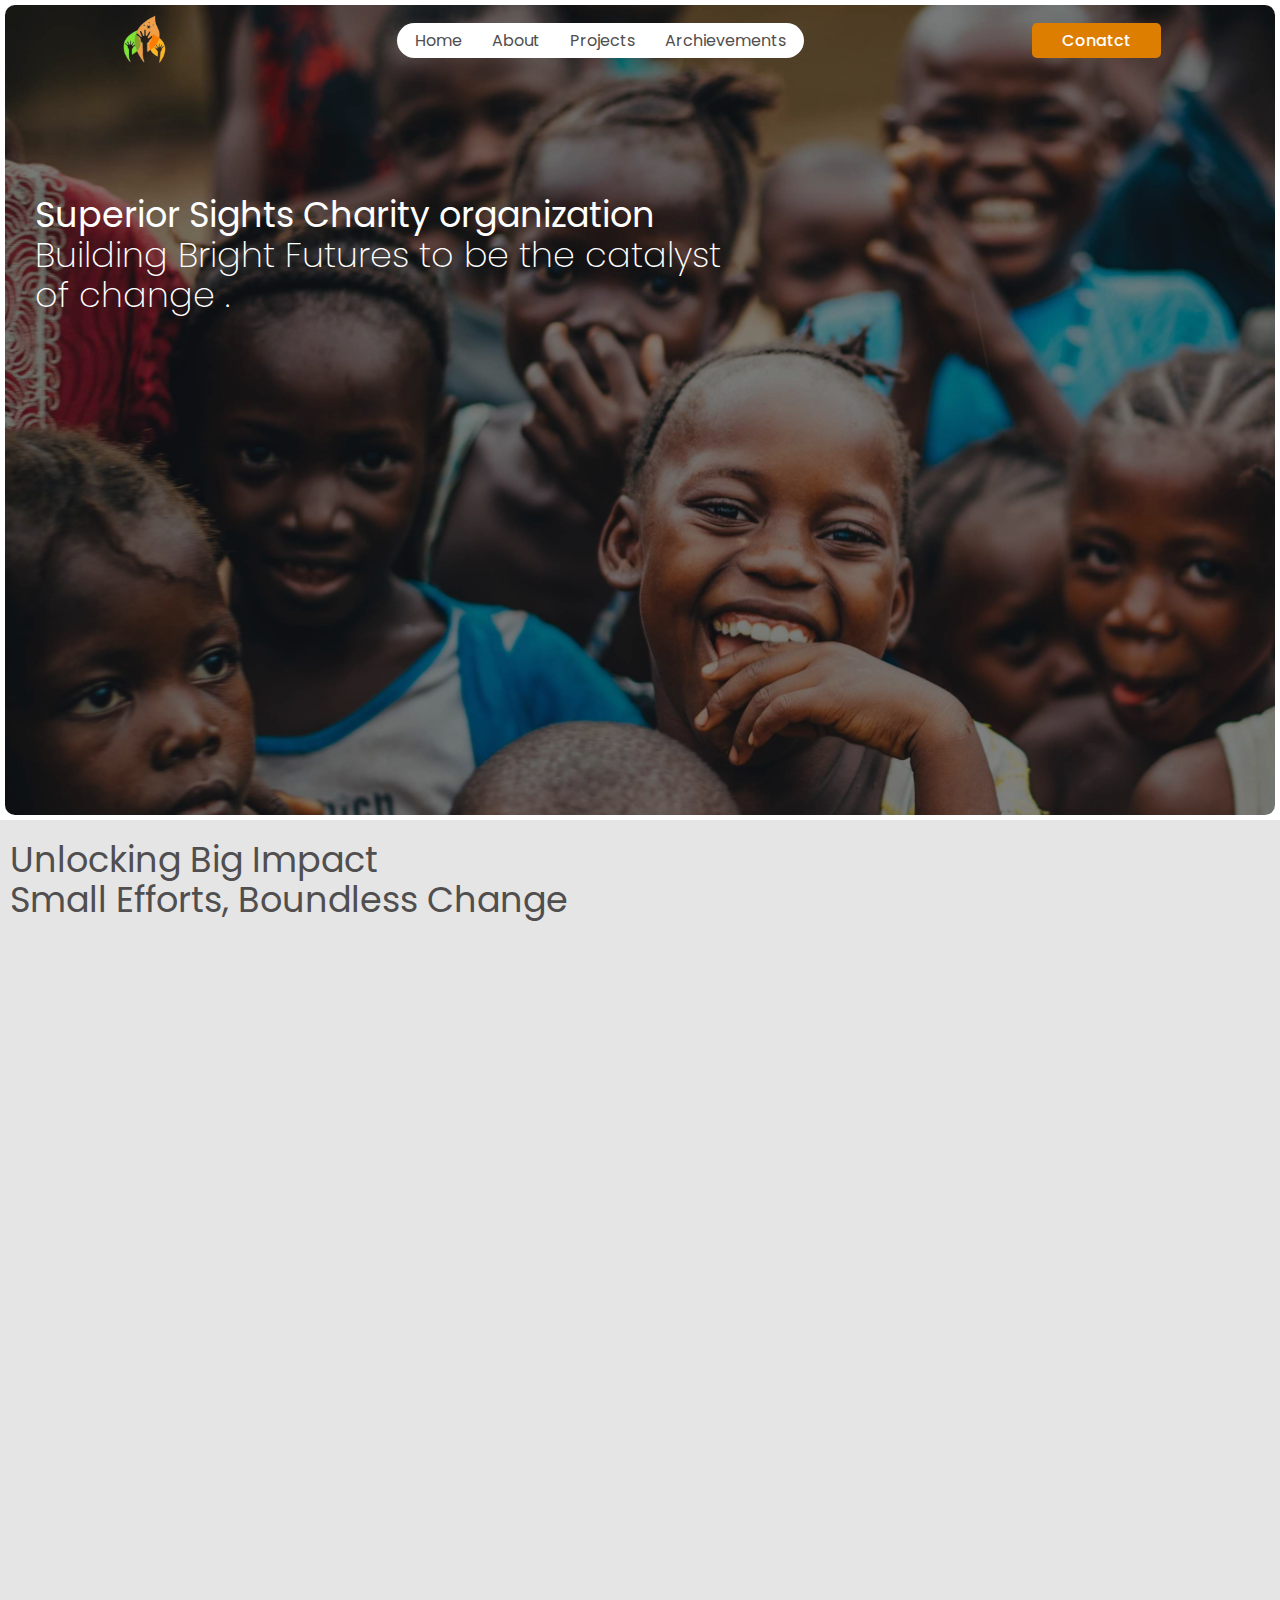
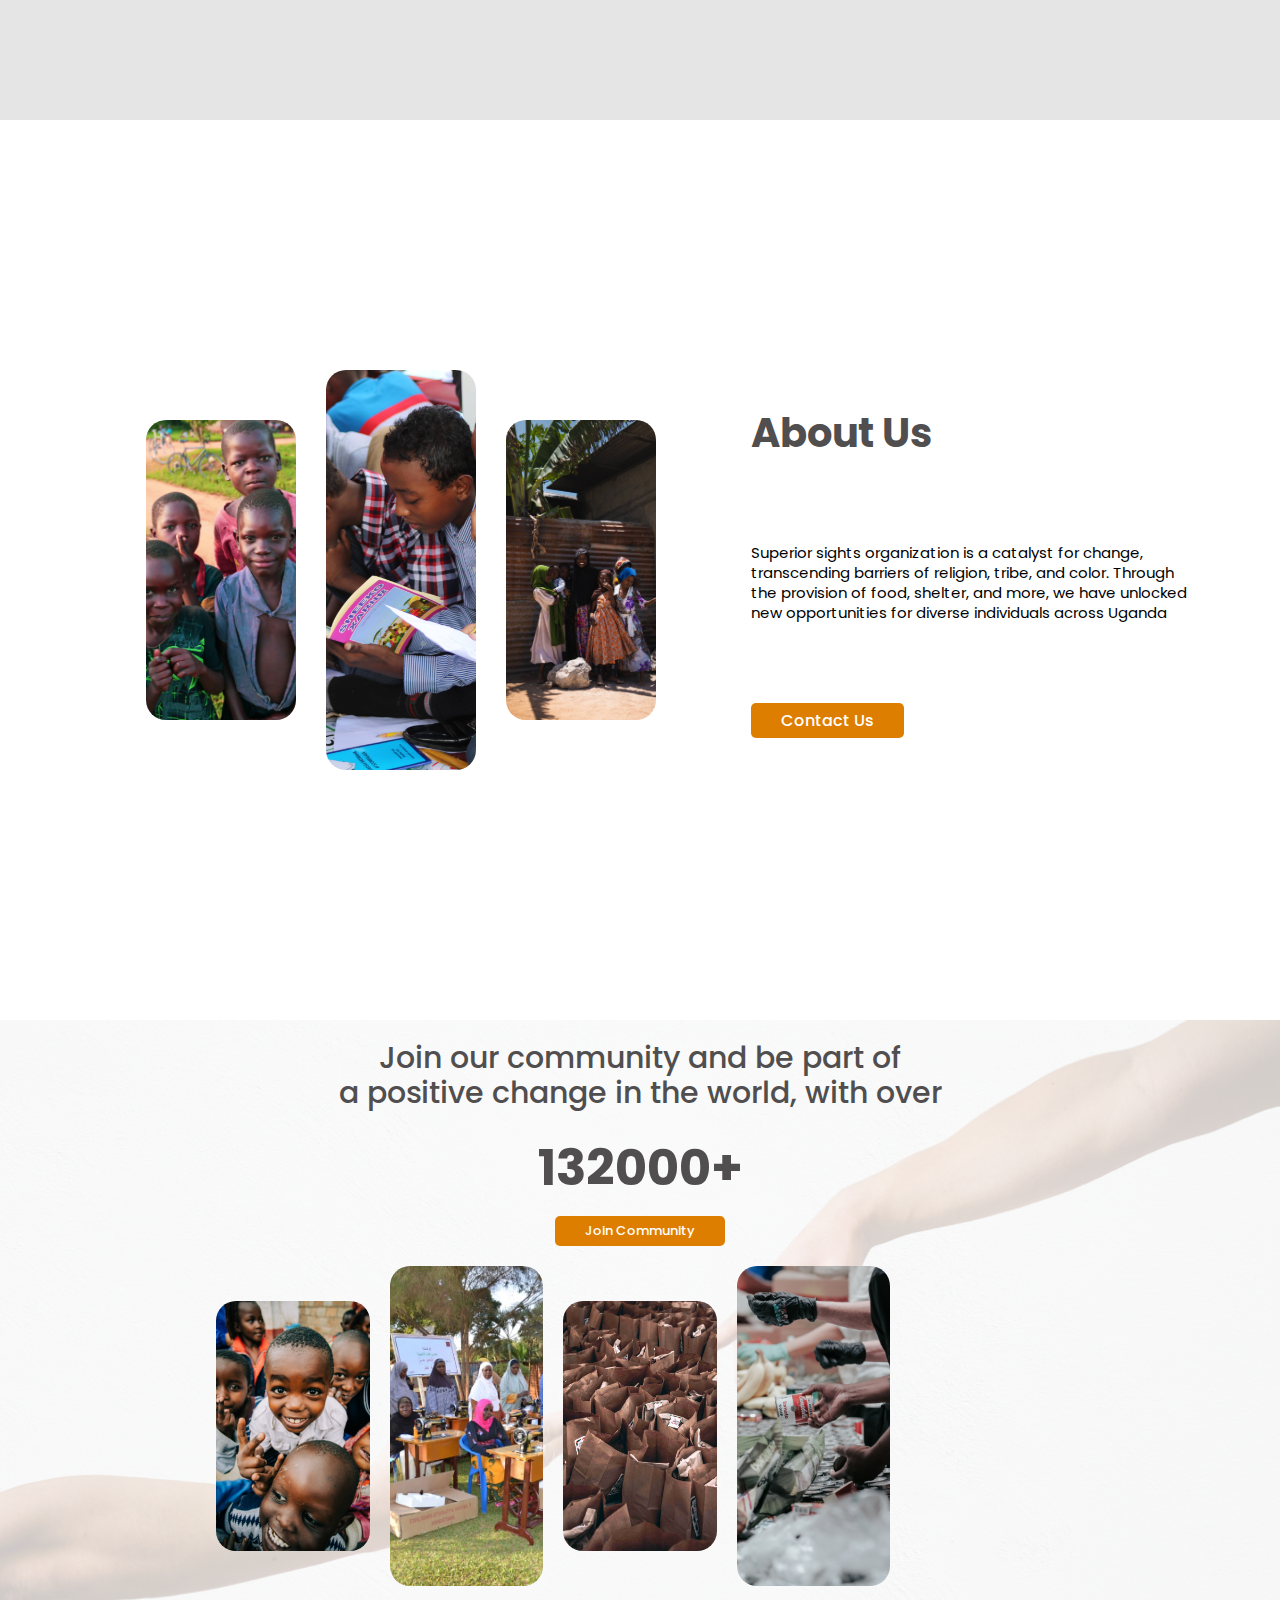
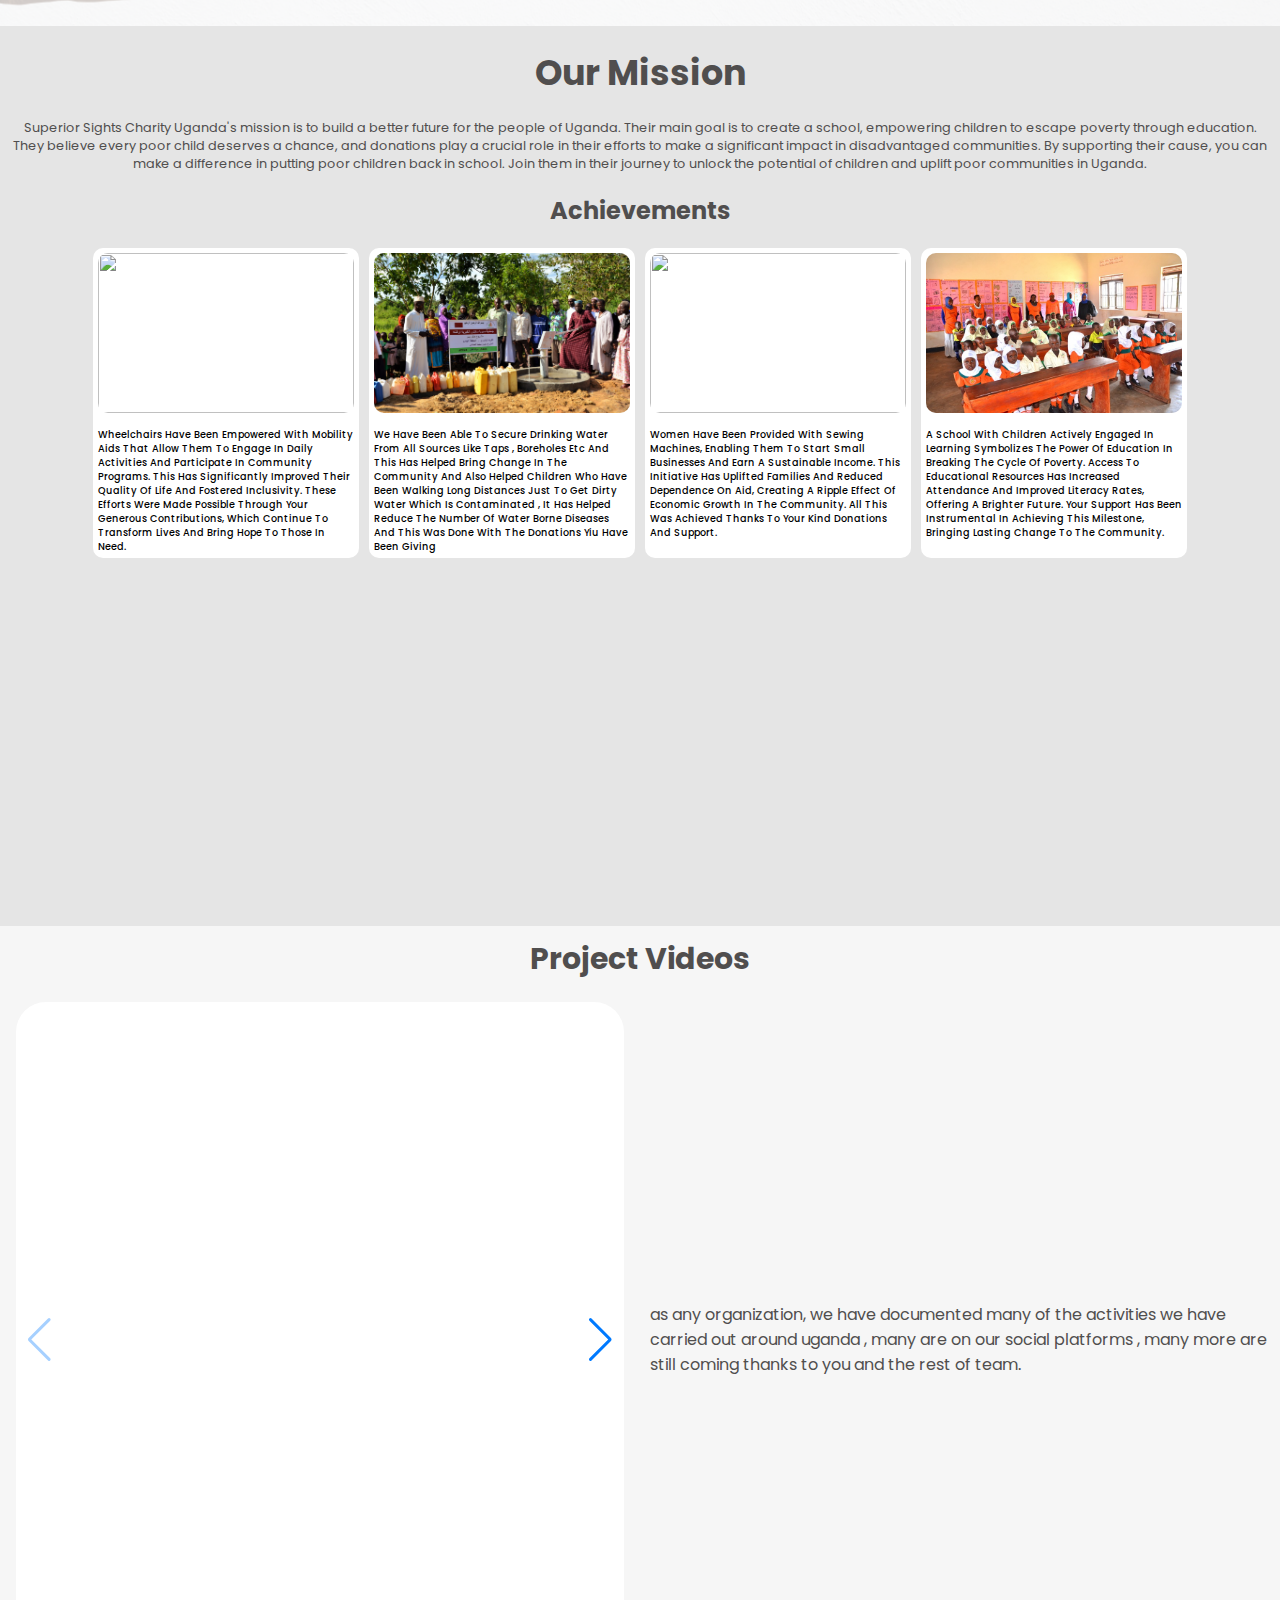
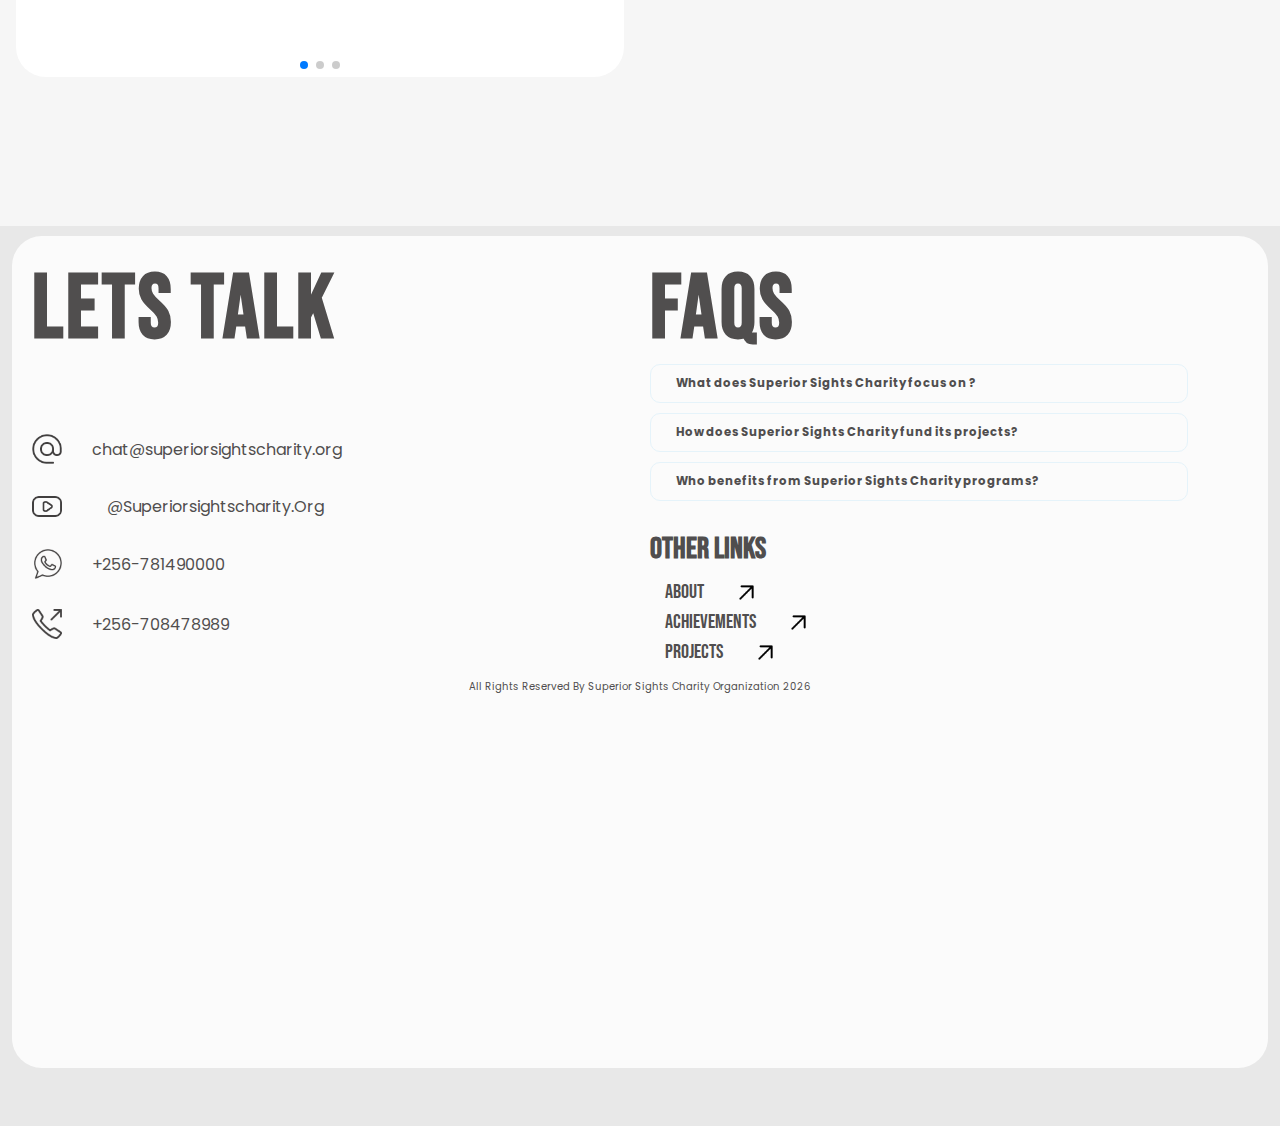
==== commit b1042aa4: "UPDATE : FAQ" ====
--- a/index.html
+++ b/index.html
@@ -37,7 +37,7 @@
           Small Efforts, Boundless Change
         </p>
       </div>
-      <div class="swiper mySwiper">
+      <!-- <div class="swiper mySwiper">
         <div class="swiper-wrapper">
           <div class="swiper-slide">
             <img src="./images/WATER DONATION.JPG" alt="">
@@ -74,7 +74,7 @@
         <div class="swiper-button-next"></div>
         <div class="swiper-button-prev"></div>
         <div class="swiper-pagination"></div>
-      </div>
+      </div> -->
     </section>
     <section class="about-Us" id="about">
       <div class="images">
--- a/style.css
+++ b/style.css
@@ -1,6 +1,15 @@
 @import url("https://fonts.googleapis.com/css2?family=Poppins:ital,wght@0,100;0,200;0,300;0,400;0,500;0,600;0,700;0,800;0,900;1,100;1,200;1,300;1,400;1,500;1,600;1,700;1,800;1,900&display=swap");
 @import url('https://fonts.googleapis.com/css2?family=Bebas+Neue&display=swap');
-BODY {
+.h-full
+{
+  height: 0px;
+  display: none;
+}
+.chat-gpt-quick-query-container
+{
+  display: none;
+}
+body {
   margin: 0;
   padding: 0;
   overflow-x: hidden;
@@ -83,6 +92,10 @@
   background: #504e4e;
   color: var(--navBg);
 }
+.hide-btn a
+{
+  color: var(--navBg);
+}
 .hide
 {
   display: none;
@@ -380,7 +393,7 @@
 .card {
   background: var(--navBg);
   height: 300px;
-  width: 43%;
+  width: 20%;
   padding: 5px;
   display: flex;
   flex-direction: column;
@@ -593,7 +606,7 @@
   gap: 10px;
   font-family: var(--textFont);
   color: var(--textColor);
-  width: 100%;
+  width: 90%;
 }
 .accordion__item {
   border: 1px solid #e5f3fa;
@@ -602,11 +615,11 @@
 }
 
 .accordion__header {
-padding: 20px 25px;
+padding: 10px 25px;
   font-weight: 600;
   cursor: pointer;
   position: relative;
-  font-size: 15px;
+  font-size: 10px;
   font-weight: 400;
 }
 
@@ -639,8 +652,10 @@
 }
 .accordion__content p
 {
-  font-size: 15px;
+  font-size: 13px;
   font-weight: 300;
+  line-height: 15px;
+  margin-top: 3px;
 }
 .rights
 {
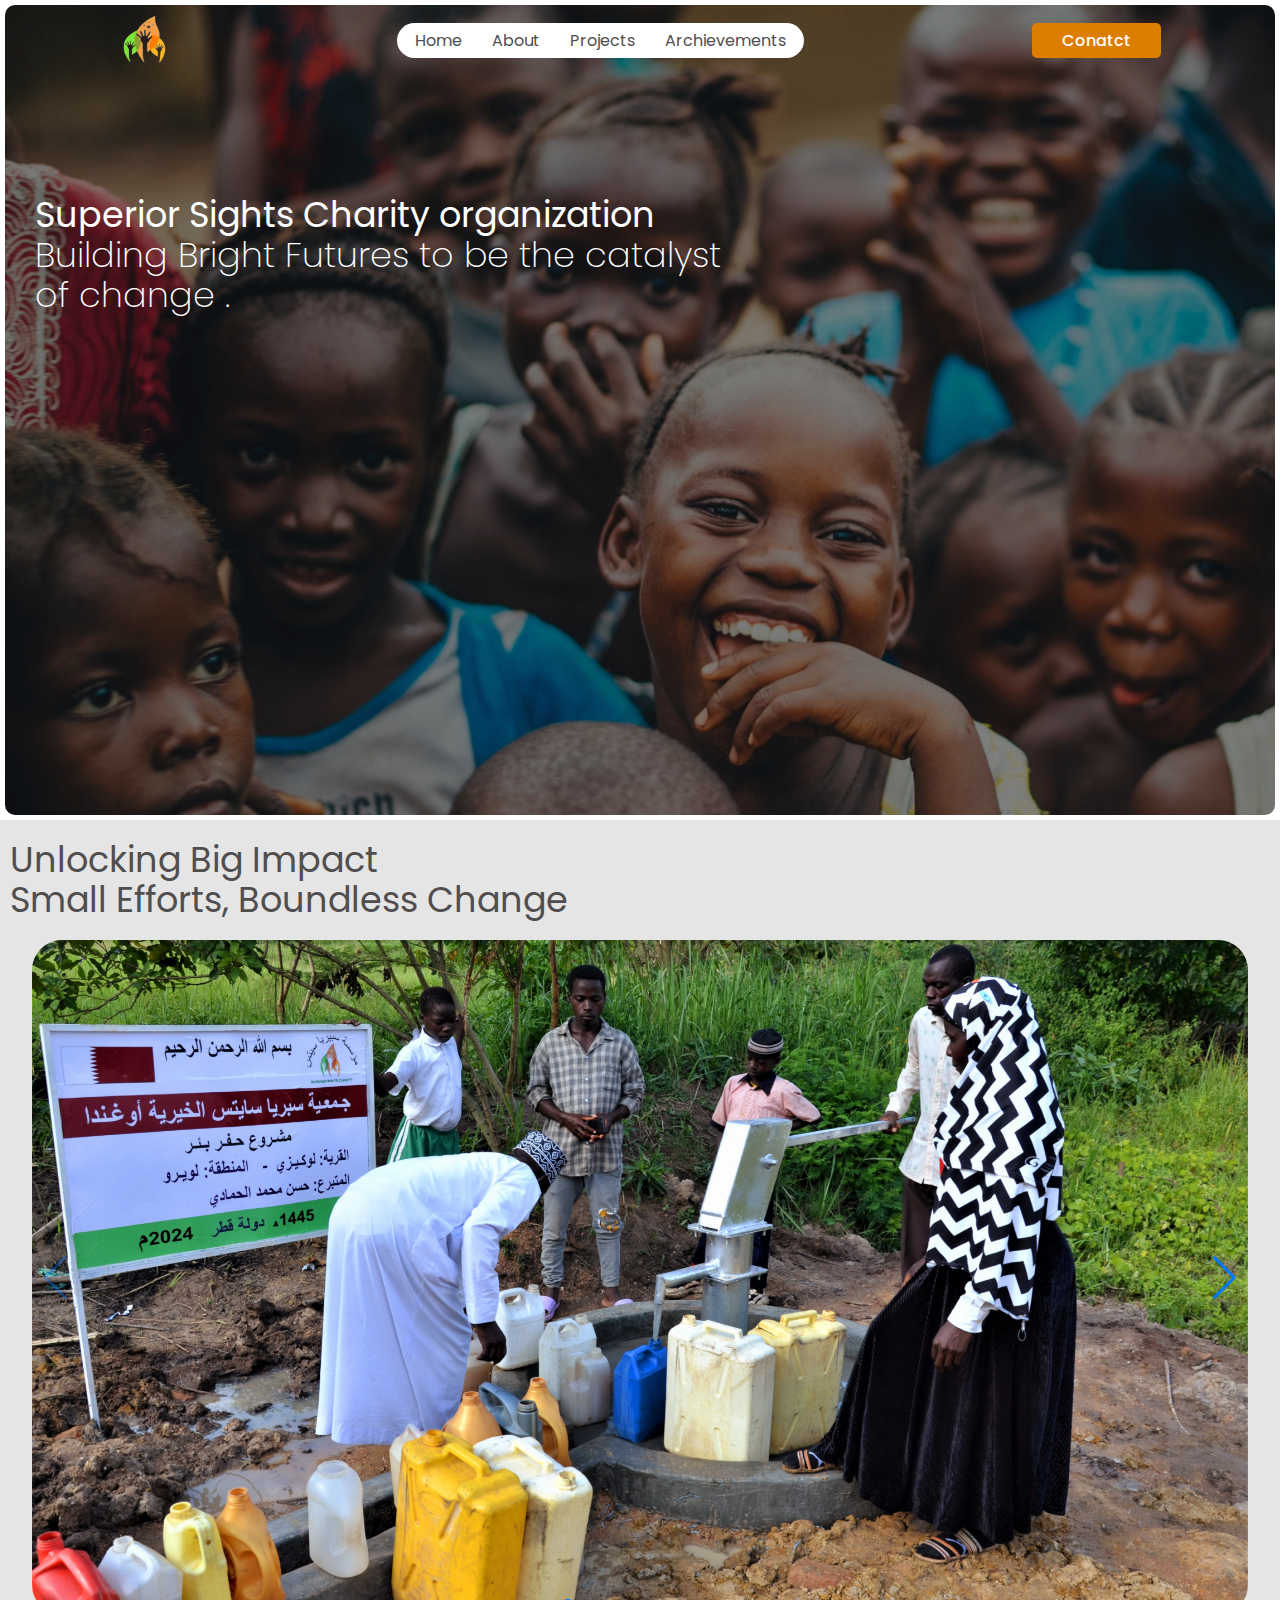
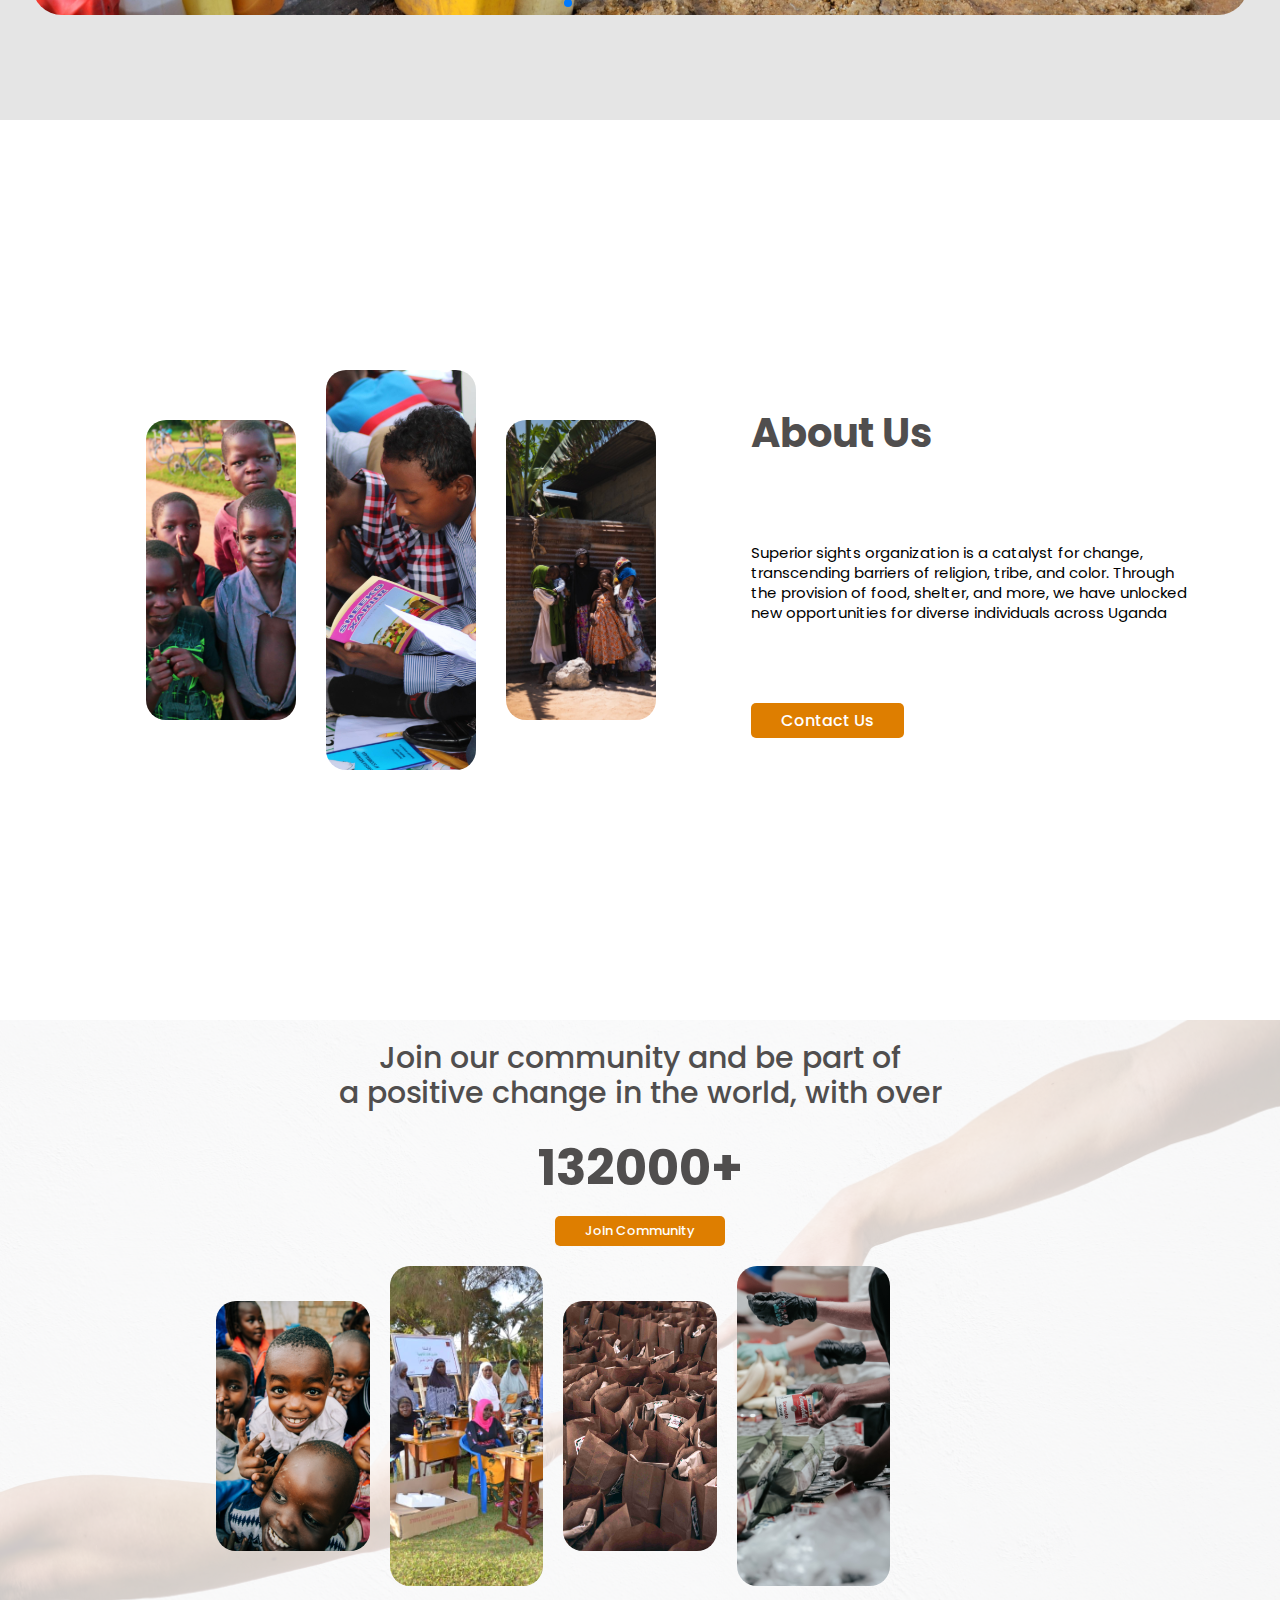
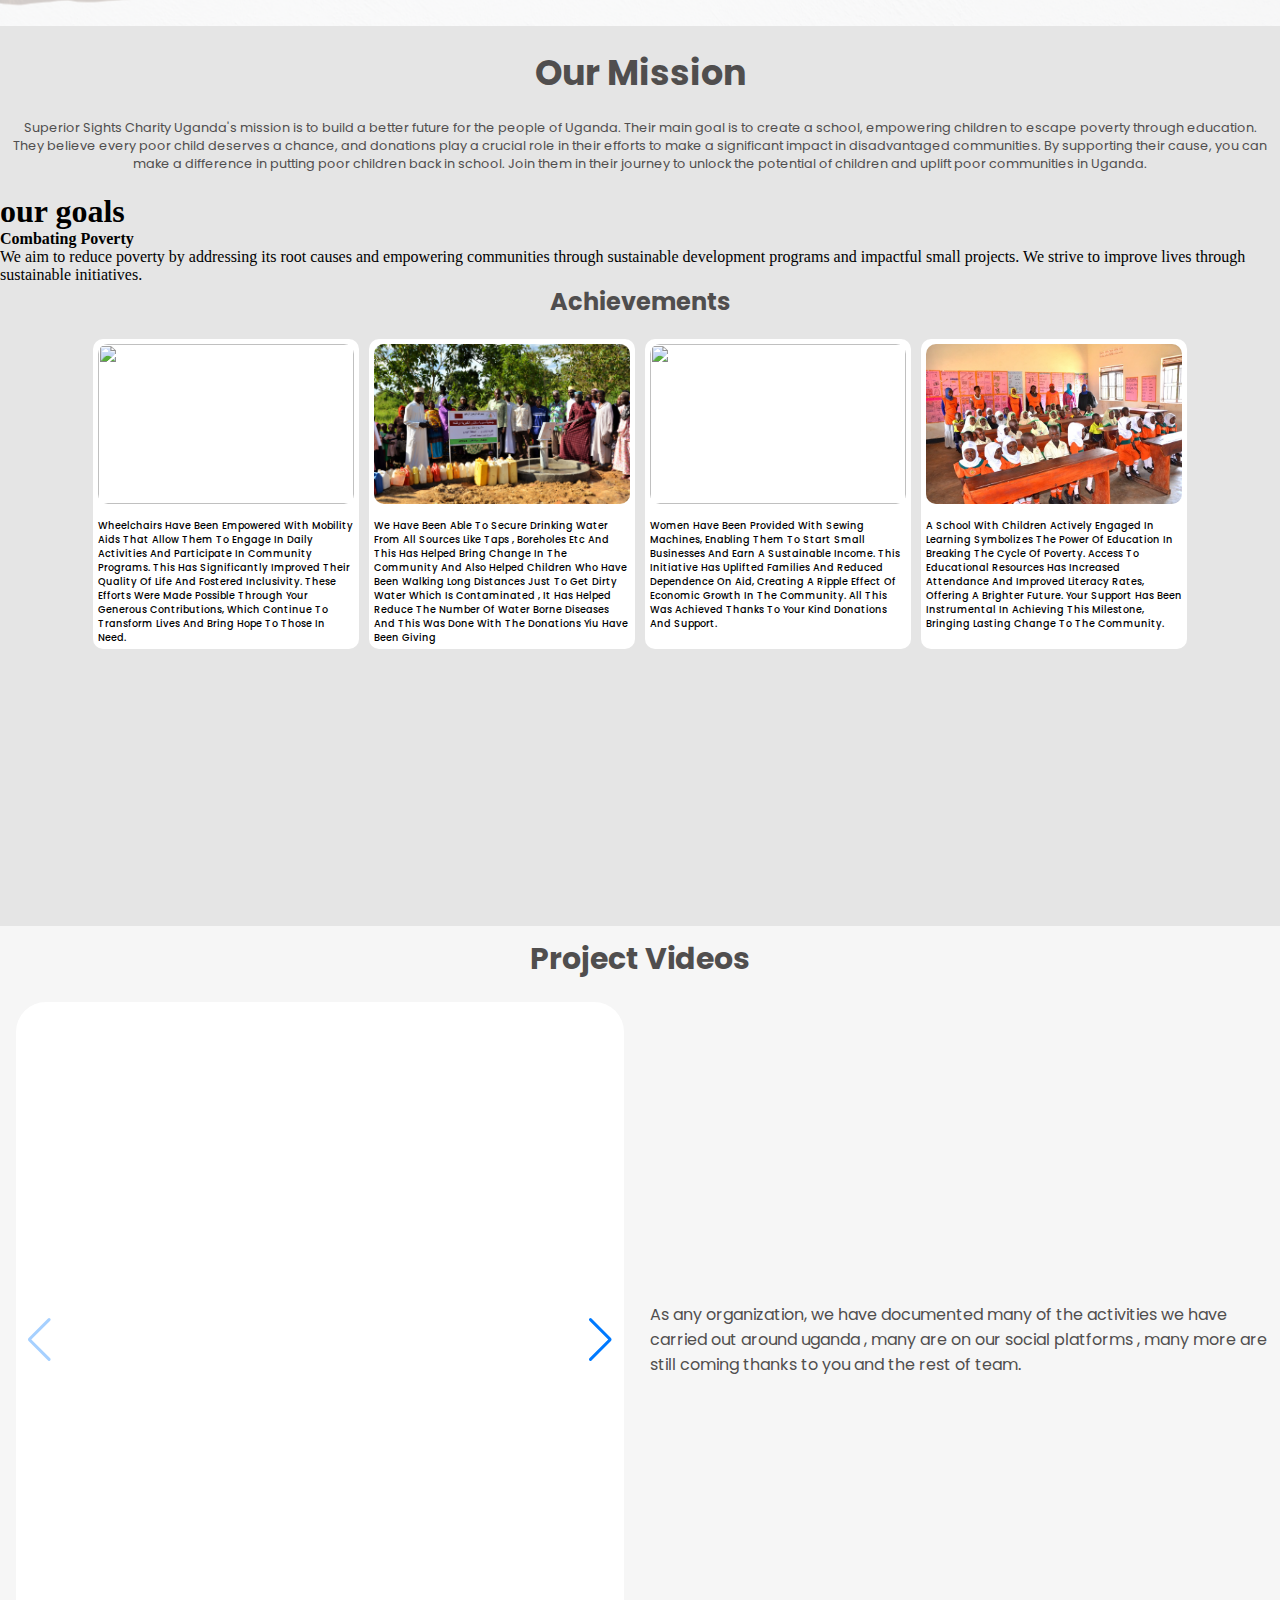
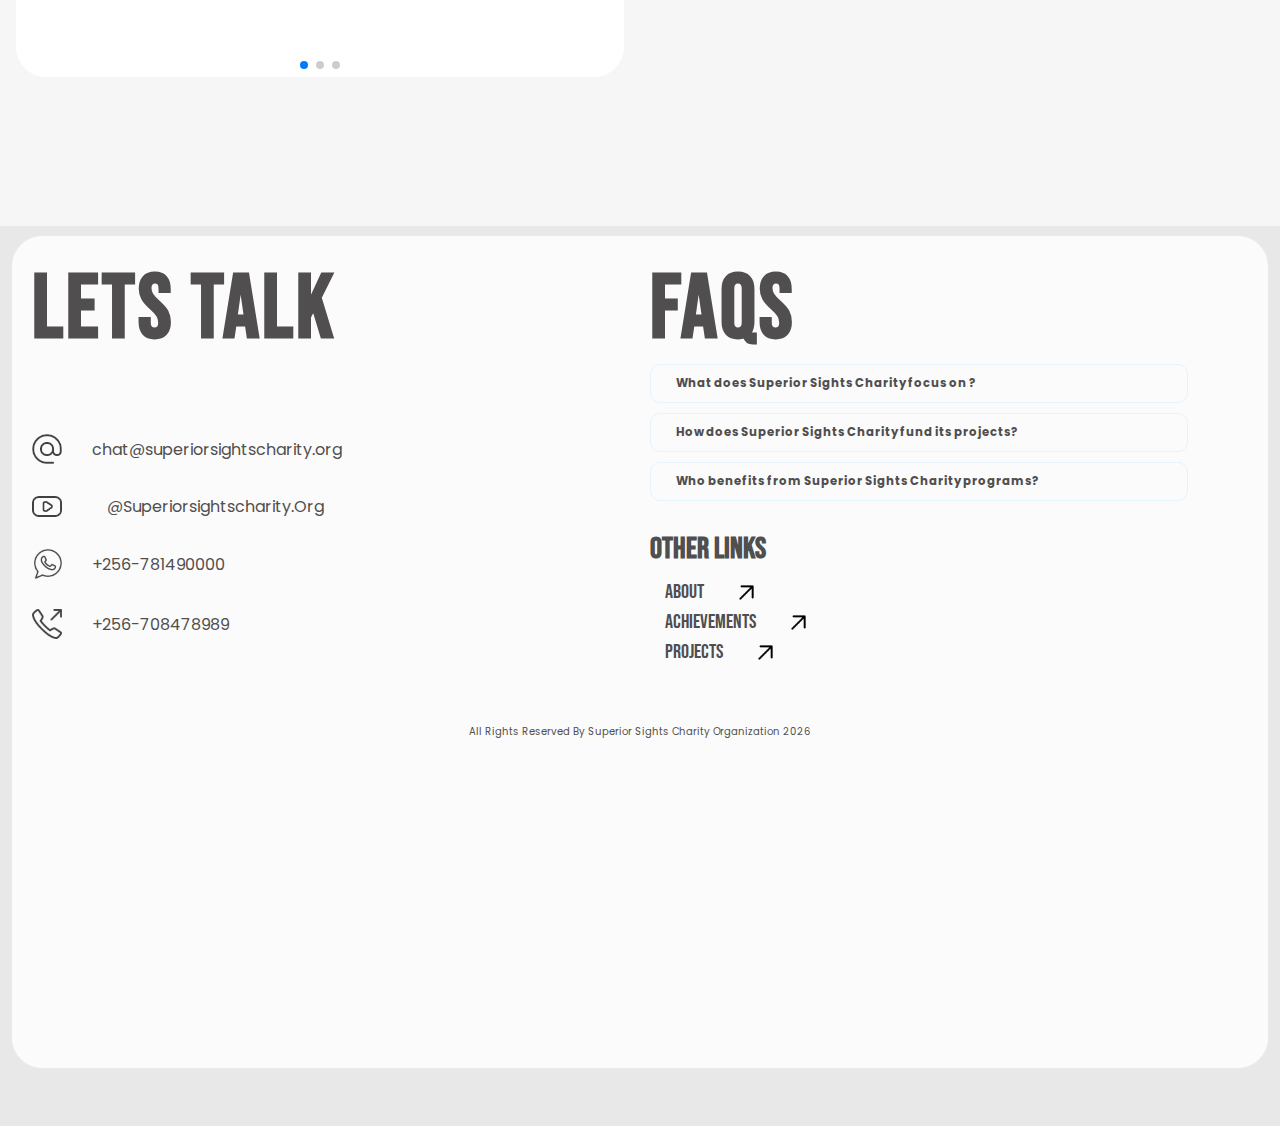
==== commit fc43bffb: "UPDATE : GALLERY" ====
--- a/index.html
+++ b/index.html
@@ -37,7 +37,7 @@
           Small Efforts, Boundless Change
         </p>
       </div>
-      <!-- <div class="swiper mySwiper">
+      <div class="swiper mySwiper">
         <div class="swiper-wrapper">
           <div class="swiper-slide">
             <img src="./images/WATER DONATION.JPG" alt="">
@@ -74,7 +74,7 @@
         <div class="swiper-button-next"></div>
         <div class="swiper-button-prev"></div>
         <div class="swiper-pagination"></div>
-      </div> -->
+      </div>
     </section>
     <section class="about-Us" id="about">
       <div class="images">
@@ -125,6 +125,22 @@
           Uganda.
         </p>
       </div>
+      <div class="goals">
+        <div class="goals header">
+          <h1>our goals</h1>
+        </div>
+        <div class="goals-content">
+          <div class="goal-card">
+            <div class="goal-header">
+              <img src="" alt="">
+              <h4>Combating Poverty</h4>
+            </div>
+            <p>
+              We aim to reduce poverty by addressing its root causes and empowering communities through sustainable development programs and impactful small projects. We strive to improve lives through sustainable initiatives.
+            </p>
+          </div>
+        </div>
+      </div>
       <h2>Achievements</h2>
       <div class="cards" >
         <div class="cards-flex">
@@ -199,7 +215,7 @@
       </div>
       <div class="textSide">
         <p>
-          as any organization, we have documented many of the activities we have carried out around uganda , many are on our social platforms , many more are still coming thanks to you and the rest of team.
+          As any organization, we have documented many of the activities we have carried out around uganda , many are on our social platforms , many more are still coming thanks to you and the rest of team.
         </p>
       </div>
     </div>
--- a/style.css
+++ b/style.css
@@ -517,7 +517,7 @@
   justify-content: center;
   align-self: center;
   animation: appear  linear;
-  animation-range: entry 0 cover 40%;
+  animation-range: entry 0 cover 30%;
   animation-timeline: view();
 }
 .contact-side-one{
@@ -663,7 +663,7 @@
   font-family: var(--textFont);
   color: var(--textColor);
   font-size: 10px;
-  margin-top: 10px;
+  margin-top: 55px;
   text-transform: capitalize;
 }
 .videoWrapper
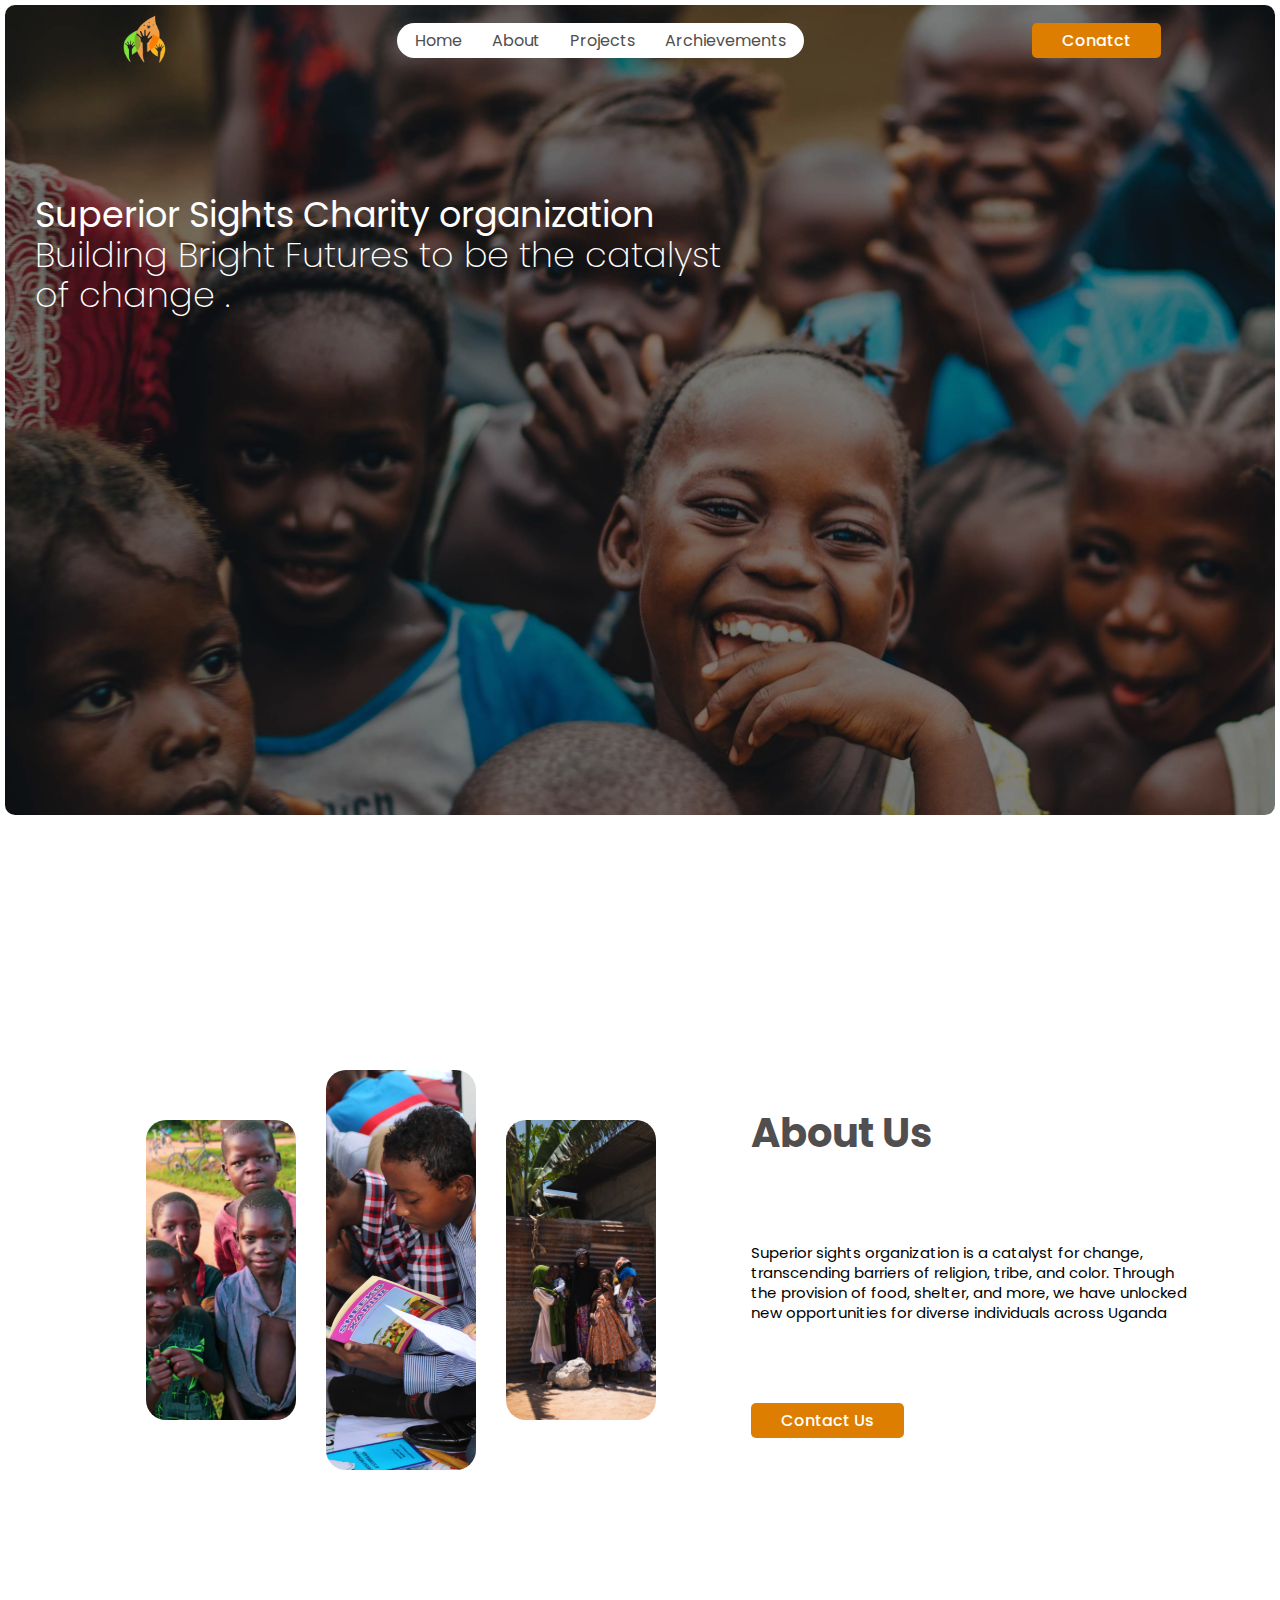
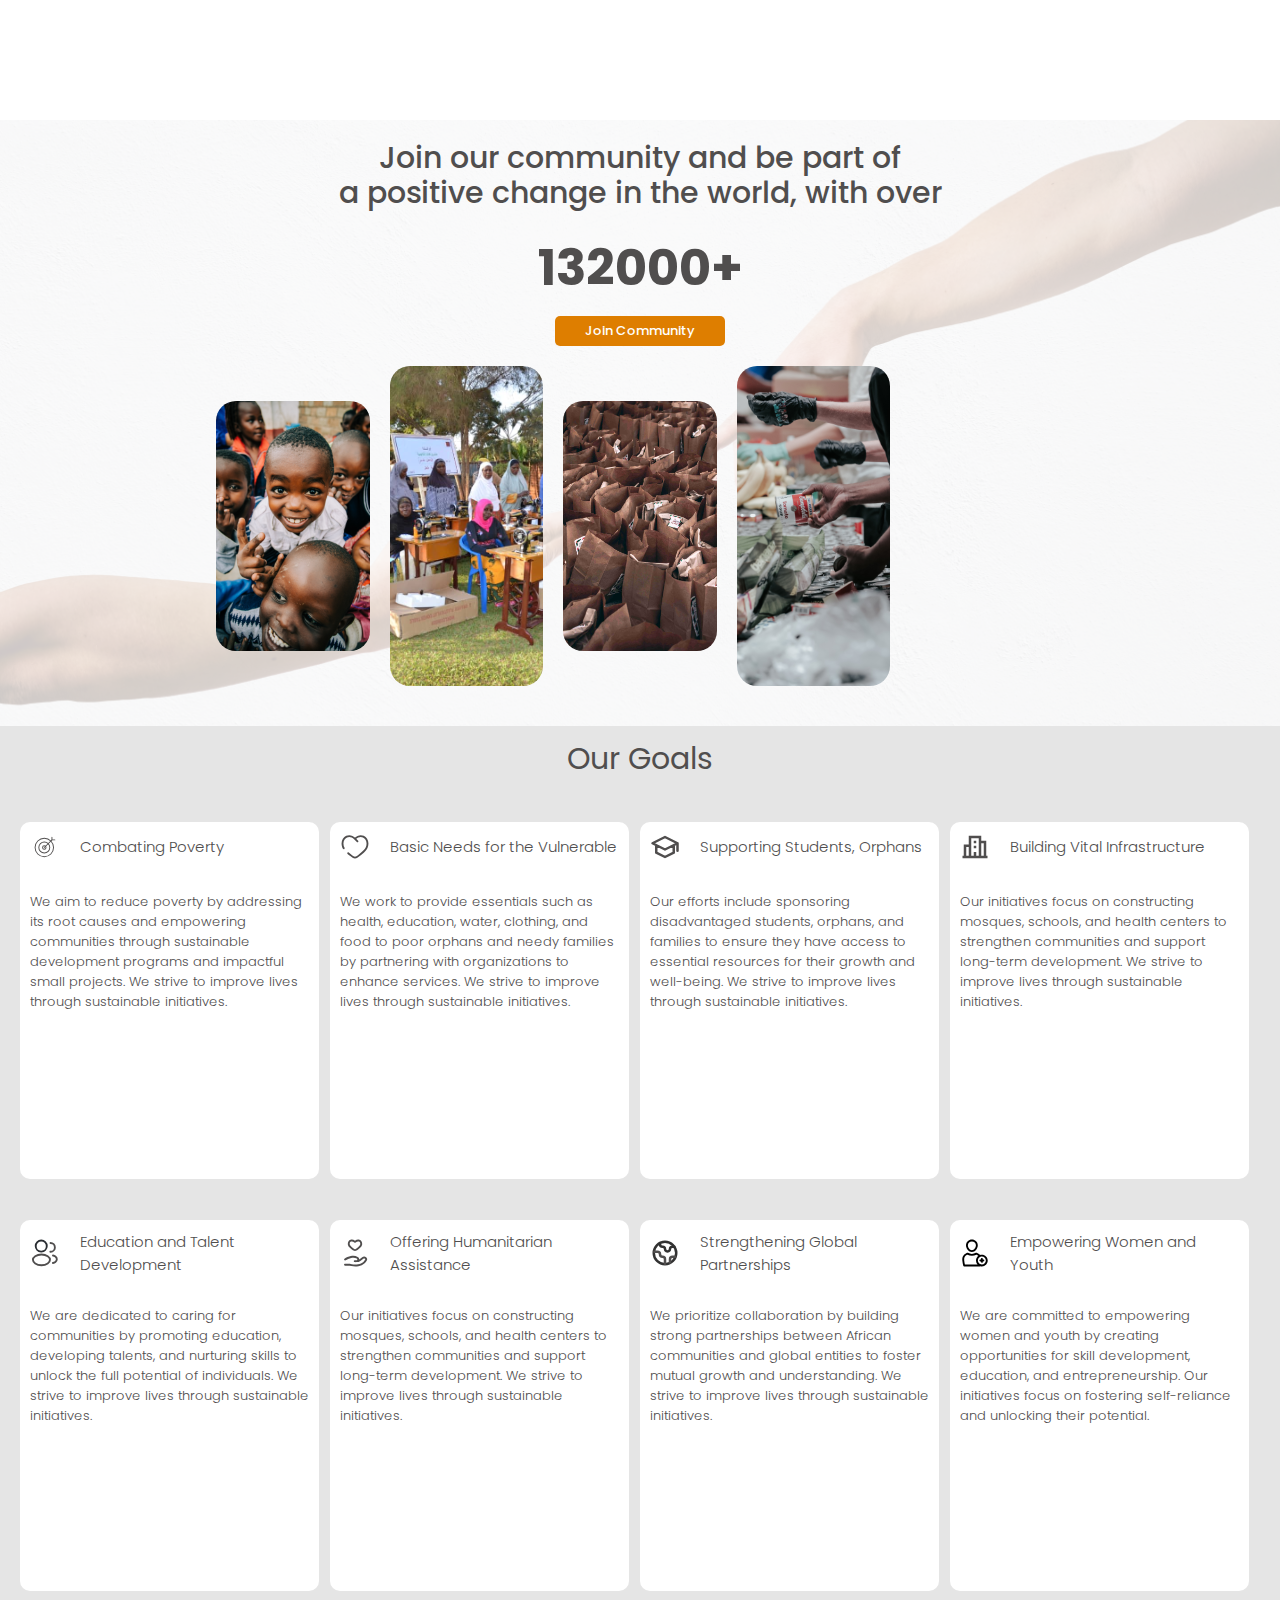
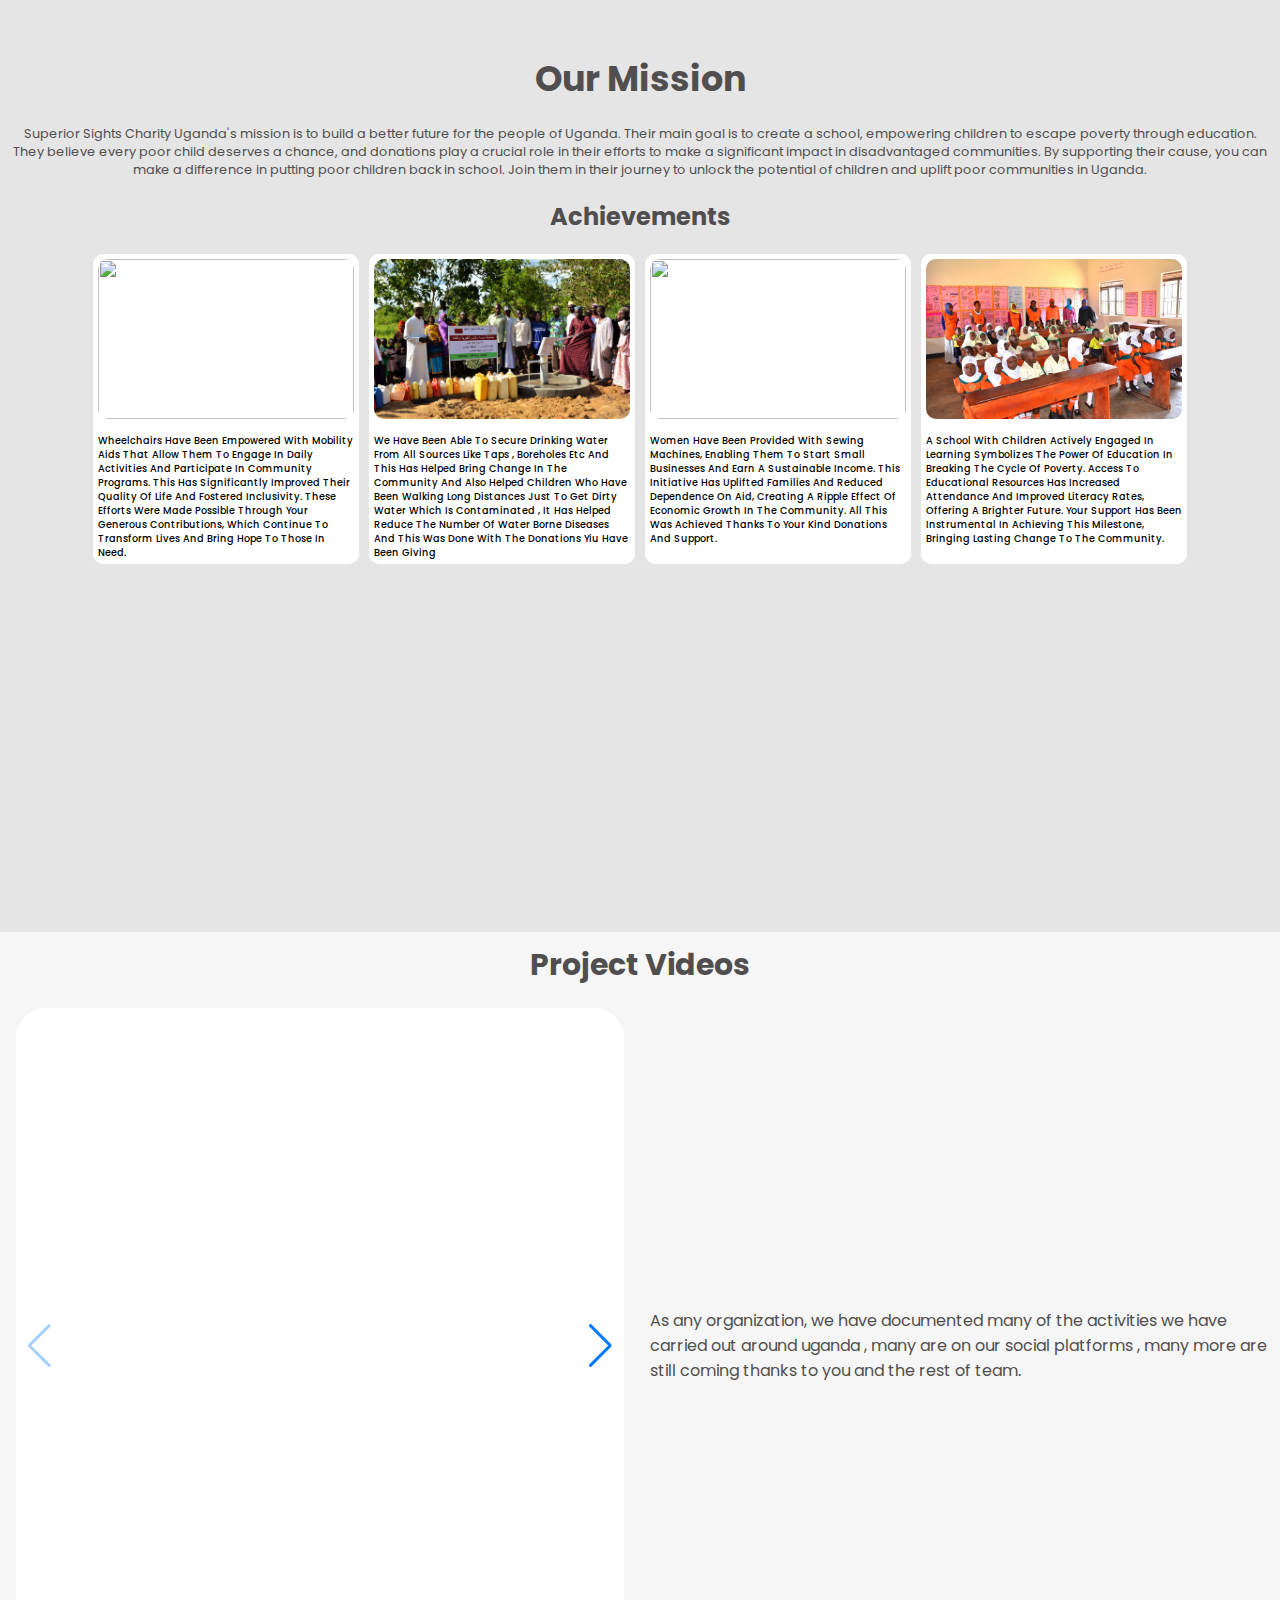
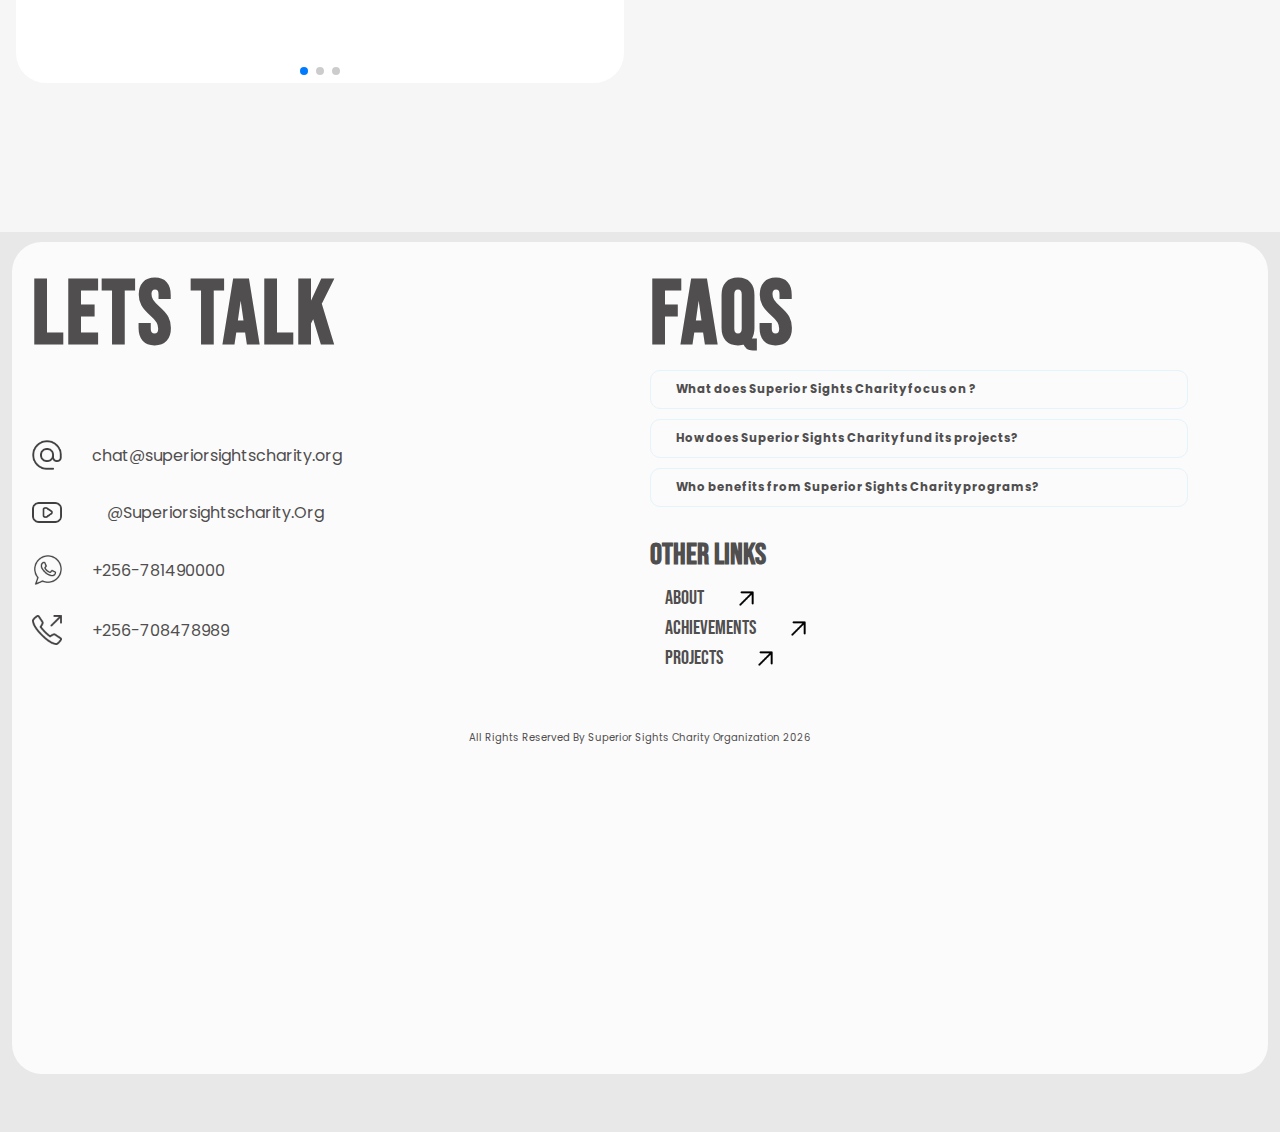
==== commit b7a6825e: "UPDATE : GOALS SET" ====
--- a/index.html
+++ b/index.html
@@ -30,7 +30,7 @@
         </div>
       </div>
     </section>
-    <section class="section-one">
+    <!-- <section class="section-one">
       <div class="textt">
         <p>
           Unlocking Big Impact <br />
@@ -75,7 +75,7 @@
         <div class="swiper-button-prev"></div>
         <div class="swiper-pagination"></div>
       </div>
-    </section>
+    </section> -->
     <section class="about-Us" id="about">
       <div class="images">
         <div class="item-one"></div>
@@ -108,6 +108,147 @@
         <div class="small small-two"></div>
         <div class="big big-two"></div>
         <div class="small small-three"></div>
+      </div>
+    </section>
+    <section class="goals">
+      <h1>our goals</h1>
+      <div class="goals-content">
+        <div class="goal-card">
+          <div class="goal-header">
+            <div class="icon">
+              <svg width="30px" height="30px" viewBox="0 0 64 64" data-name="Layer 1" id="Layer_1" xmlns="http://www.w3.org/2000/svg"><defs><style>.cls-1{fill:#504e4e;}</style></defs><title/><path class="cls-1" d="M30.51,53.79A20.7,20.7,0,1,1,51.21,33.1,20.72,20.72,0,0,1,30.51,53.79Zm0-39.39a18.7,18.7,0,1,0,18.7,18.7A18.72,18.72,0,0,0,30.51,14.4Z"/><path class="cls-1" d="M30.51,45.79A12.7,12.7,0,1,1,43.21,33.1,12.71,12.71,0,0,1,30.51,45.79Zm0-23.39a10.7,10.7,0,1,0,10.7,10.7A10.71,10.71,0,0,0,30.51,22.4Z"/><path class="cls-1" d="M30.51,37.79a4.7,4.7,0,1,1,4.7-4.69A4.7,4.7,0,0,1,30.51,37.79Zm0-7.39a2.7,2.7,0,1,0,2.7,2.7A2.7,2.7,0,0,0,30.51,30.4Z"/><path class="cls-1" d="M30.51,34.1a1,1,0,0,1-.71-.29,1,1,0,0,1,0-1.42l16-16V11.21a1,1,0,0,1,2,0v5.6a1,1,0,0,1-.29.71L31.22,33.81A1,1,0,0,1,30.51,34.1Z"/><path class="cls-1" d="M53.19,17.81h-6.4a1,1,0,1,1,0-2h6.4a1,1,0,1,1,0,2Z"/></svg>
+            </div>
+            <h4>Combating Poverty</h4>
+          </div>
+          <div class="goal-text">
+            <p>
+              We aim to reduce poverty by addressing its root causes and empowering communities through sustainable development programs and impactful small projects. We strive to improve lives through sustainable initiatives.
+            </p>
+          </div>
+        </div>
+        <div class="goal-card">
+          <div class="goal-header">
+            <div class="icon">
+              <svg width="30px" height="30px" viewBox="0 0 24 24" fill="none" xmlns="http://www.w3.org/2000/svg">
+                <path d="M12 5.50063L11.4596 6.02073C11.463 6.02421 11.4664 6.02765 11.4698 6.03106L12 5.50063ZM8.96173 18.9109L8.49742 19.4999L8.96173 18.9109ZM15.0383 18.9109L14.574 18.3219L15.0383 18.9109ZM7.00061 16.4209C6.68078 16.1577 6.20813 16.2036 5.94491 16.5234C5.68169 16.8432 5.72758 17.3159 6.04741 17.5791L7.00061 16.4209ZM2.34199 13.4115C2.54074 13.7749 2.99647 13.9084 3.35988 13.7096C3.7233 13.5108 3.85677 13.0551 3.65801 12.6917L2.34199 13.4115ZM13.4698 8.03034C13.7627 8.32318 14.2376 8.32309 14.5304 8.03014C14.8233 7.7372 14.8232 7.26232 14.5302 6.96948L13.4698 8.03034ZM2.75 9.1371C2.75 6.98623 3.96537 5.18252 5.62436 4.42419C7.23607 3.68748 9.40166 3.88258 11.4596 6.02073L12.5404 4.98053C10.0985 2.44352 7.26409 2.02539 5.00076 3.05996C2.78471 4.07292 1.25 6.42503 1.25 9.1371H2.75ZM8.49742 19.4999C9.00965 19.9037 9.55955 20.3343 10.1168 20.6599C10.6739 20.9854 11.3096 21.25 12 21.25V19.75C11.6904 19.75 11.3261 19.6293 10.8736 19.3648C10.4213 19.1005 9.95208 18.7366 9.42605 18.3219L8.49742 19.4999ZM15.5026 19.4999C16.9292 18.3752 18.7528 17.0866 20.1833 15.4758C21.6395 13.8361 22.75 11.8026 22.75 9.1371H21.25C21.25 11.3345 20.3508 13.0282 19.0617 14.4798C17.7469 15.9603 16.0896 17.1271 14.574 18.3219L15.5026 19.4999ZM22.75 9.1371C22.75 6.42503 21.2153 4.07292 18.9992 3.05996C16.7359 2.02539 13.9015 2.44352 11.4596 4.98053L12.5404 6.02073C14.5983 3.88258 16.7639 3.68748 18.3756 4.42419C20.0346 5.18252 21.25 6.98623 21.25 9.1371H22.75ZM14.574 18.3219C14.0479 18.7366 13.5787 19.1005 13.1264 19.3648C12.6739 19.6293 12.3096 19.75 12 19.75V21.25C12.6904 21.25 13.3261 20.9854 13.8832 20.6599C14.4405 20.3343 14.9903 19.9037 15.5026 19.4999L14.574 18.3219ZM9.42605 18.3219C8.63014 17.6945 7.82129 17.0963 7.00061 16.4209L6.04741 17.5791C6.87768 18.2624 7.75472 18.9144 8.49742 19.4999L9.42605 18.3219ZM3.65801 12.6917C3.0968 11.6656 2.75 10.5033 2.75 9.1371H1.25C1.25 10.7746 1.66995 12.1827 2.34199 13.4115L3.65801 12.6917ZM11.4698 6.03106L13.4698 8.03034L14.5302 6.96948L12.5302 4.97021L11.4698 6.03106Z" fill="#504e4e"/>
+                </svg>
+            </div>
+            <h4>Basic Needs for the Vulnerable</h4>
+          </div>
+          <div class="goal-text">
+            <p>
+              We work to provide essentials such as health, education, water, clothing, and food to poor orphans and needy families by partnering with organizations to enhance services. We strive to improve lives through sustainable initiatives.
+            </p>
+          </div>
+        </div>
+        <div class="goal-card">
+          <div class="goal-header">
+            <div class="icon">
+              <svg width="30px" height="30px" viewBox="0 0 24 24" fill="none" xmlns="http://www.w3.org/2000/svg">
+                <path d="M22 9L12 4L2 9L12 14L22 9ZM22 9V15M19 10.5V16.5L12 20L5 16.5V10.5" stroke="#504e4e" stroke-width="2" stroke-linecap="round" stroke-linejoin="round"/>
+                </svg>
+            </div>
+            <h4>Supporting Students, Orphans</h4>
+          </div>
+          <div class="goal-text">
+            <p>
+              Our efforts include sponsoring disadvantaged students, orphans, and families to ensure they have access to essential resources for their growth and well-being. We strive to improve lives through sustainable initiatives.
+            </p>
+          </div>
+        </div>
+        <div class="goal-card">
+          <div class="goal-header">
+            <div class="icon">
+              <svg width="30px" height="30px" viewBox="0 0 512 512" version="1.1" xmlns="http://www.w3.org/2000/svg" xmlns:xlink="http://www.w3.org/1999/xlink">
+                <g id="Page-1" stroke="none" stroke-width="1" fill="none" fill-rule="evenodd">
+                    <g id="icon" fill="#504e4e" transform="translate(42.666667, 64.000000)">
+                        <path d="M320,1.42108547e-14 L320,85.333 L405.333333,85.3333333 L405.333,341.333 L426.666667,341.333333 L426.666667,384 L320,383.999 L320,384 L106.666667,384 L106.666,383.999 L3.55271368e-14,384 L3.55271368e-14,341.333333 L21.333,341.333 L21.3333333,149.333333 L106.666,149.333 L106.666667,1.42108547e-14 L320,1.42108547e-14 Z M277.333333,42.6666667 L149.333333,42.6666667 L149.333333,341.333333 L192,341.333333 L192,277.333333 L234.666667,277.333333 L234.666667,341.333333 L277.333333,341.333333 L277.333333,42.6666667 Z M362.666667,128 L320,128 L320,341.333333 L362.666667,341.333333 L362.666667,128 Z M106.666667,192 L64,192 L64,341.333333 L106.666667,341.333333 L106.666667,192 Z M234.666667,170.666667 L234.666667,213.333333 L192,213.333333 L192,170.666667 L234.666667,170.666667 Z M234.666667,85.3333333 L234.666667,128 L192,128 L192,85.3333333 L234.666667,85.3333333 Z" id="Combined-Shape">
+            </path>
+                    </g>
+                </g>
+            </svg>
+            </div>
+            <h4>Building Vital Infrastructure</h4>
+          </div>
+          <div class="goal-text">
+            <p>
+              Our initiatives focus on constructing mosques, schools, and health centers to strengthen communities and support long-term development. We strive to improve lives through sustainable initiatives.
+            </p>
+          </div>
+        </div>
+        <div class="goal-card">
+          <div class="goal-header">
+            <div class="icon">
+              <svg width="30px" height="30px" viewBox="0 0 24 24" fill="none" xmlns="http://www.w3.org/2000/svg">
+                <path d="M9.16006 10.87C9.06006 10.86 8.94006 10.86 8.83006 10.87C6.45006 10.79 4.56006 8.84 4.56006 6.44C4.56006 3.99 6.54006 2 9.00006 2C11.4501 2 13.4401 3.99 13.4401 6.44C13.4301 8.84 11.5401 10.79 9.16006 10.87Z" stroke="#292D32" stroke-width="1.5" stroke-linecap="round" stroke-linejoin="round"/>
+                <path d="M16.41 4C18.35 4 19.91 5.57 19.91 7.5C19.91 9.39 18.41 10.93 16.54 11C16.46 10.99 16.37 10.99 16.28 11" stroke="#504e4e" stroke-width="1.5" stroke-linecap="round" stroke-linejoin="round"/>
+                <path d="M4.15997 14.56C1.73997 16.18 1.73997 18.82 4.15997 20.43C6.90997 22.27 11.42 22.27 14.17 20.43C16.59 18.81 16.59 16.17 14.17 14.56C11.43 12.73 6.91997 12.73 4.15997 14.56Z" stroke="#504e4e" stroke-width="1.5" stroke-linecap="round" stroke-linejoin="round"/>
+                <path d="M18.3401 20C19.0601 19.85 19.7401 19.56 20.3001 19.13C21.8601 17.96 21.8601 16.03 20.3001 14.86C19.7501 14.44 19.0801 14.16 18.3701 14" stroke="#504e4e" stroke-width="1.5" stroke-linecap="round" stroke-linejoin="round"/>
+                </svg>
+            </div>
+            <h4>Education and Talent Development</h4>
+          </div>
+          <div class="goal-text">
+            <p>
+              We are dedicated to caring for communities by promoting education, developing talents, and nurturing skills to unlock the full potential of individuals. We strive to improve lives through sustainable initiatives.
+            </p>
+          </div>
+        </div>
+        <div class="goal-card">
+          <div class="goal-header">
+            <div class="icon">
+              <svg width="30px" height="30px" viewBox="0 0 24 24" fill="none" xmlns="http://www.w3.org/2000/svg">
+                <path fill-rule="evenodd" clip-rule="evenodd" d="M15.583 1.41995C16.895 1.86149 17.7501 3.09602 17.7501 4.71455C17.7501 5.73209 17.1716 6.66866 16.527 7.41588C15.8644 8.184 15.0257 8.8733 14.2921 9.40806C14.2607 9.43097 14.2295 9.45375 14.1986 9.47635C13.4866 9.99659 12.8992 10.4258 12.0001 10.4258C11.1009 10.4258 10.5135 9.99659 9.80154 9.47634C9.77061 9.45374 9.73944 9.43097 9.708 9.40805C8.97441 8.87329 8.13575 8.18399 7.47311 7.41587C6.82851 6.66865 6.25006 5.73209 6.25006 4.71456C6.25006 3.09603 7.10508 1.8615 8.41713 1.41996C9.5362 1.04335 10.8388 1.29193 12.0001 2.13723C13.1613 1.29193 14.4639 1.04335 15.583 1.41995ZM15.1046 2.84161C14.4525 2.62218 13.4802 2.76414 12.5076 3.65812C12.2206 3.92189 11.7795 3.92189 11.4925 3.65812C10.5199 2.76414 9.5476 2.62218 8.89556 2.84161C8.27008 3.0521 7.75006 3.65592 7.75006 4.71456C7.75006 5.18213 8.03458 5.77033 8.60889 6.43607C9.16518 7.08091 9.90138 7.69278 10.5916 8.19592C11.4347 8.81053 11.6351 8.92578 12.0001 8.92578C12.365 8.92578 12.5654 8.81054 13.4085 8.19593C14.0987 7.69279 14.8349 7.08093 15.3912 6.43609C15.9655 5.77034 16.2501 5.18213 16.2501 4.71455C16.2501 3.65592 15.73 3.0521 15.1046 2.84161ZM8.68397 14.448C10.5498 14.0865 12.5471 14.1676 14.1633 15.1316C14.3903 15.267 14.6031 15.4357 14.7888 15.6442C15.1646 16.0664 15.3588 16.5911 15.3679 17.1172C15.5592 16.9938 15.7508 16.8568 15.9454 16.7098L17.7526 15.3446C18.6572 14.6613 19.9718 14.6612 20.8765 15.3443C21.7125 15.9755 22.0457 17.1083 21.4473 18.0675C21.022 18.7493 20.3815 19.6922 19.7296 20.296C19.0707 20.9063 18.1329 21.4194 17.4236 21.7618C16.5621 22.1776 15.6316 22.4075 14.7269 22.5539C12.8777 22.8532 10.9535 22.8074 9.12505 22.4308C8.19064 22.2382 7.21961 22.1382 6.25999 22.1382H4.00006C3.58585 22.1382 3.25006 21.8024 3.25006 21.3882C3.25006 20.974 3.58585 20.6382 4.00006 20.6382H6.25999C7.3221 20.6382 8.39454 20.7487 9.42772 20.9616C11.0798 21.302 12.8202 21.343 14.4872 21.0732C15.3161 20.939 16.0901 20.7398 16.7715 20.4109C17.4549 20.081 18.2233 19.6466 18.7104 19.1955C19.2029 18.7393 19.7541 17.9477 20.1747 17.2736C20.3016 17.0701 20.284 16.7765 19.9727 16.5414C19.6029 16.2622 19.0264 16.2623 18.6567 16.5415L16.8496 17.9067C16.1281 18.4516 15.2402 19.0347 14.1388 19.2103C14.0276 19.2281 13.9119 19.2443 13.7918 19.2586C13.7345 19.2689 13.6749 19.2758 13.6133 19.2781C13.051 19.334 12.3998 19.347 11.6813 19.2791C11.2689 19.2402 10.9662 18.8743 11.0051 18.4619C11.0441 18.0495 11.41 17.7468 11.8223 17.7858C12.4498 17.845 13.0127 17.8319 13.4903 17.7829C13.5 17.7819 13.5096 17.7809 13.5192 17.7799C13.5392 17.7683 13.5697 17.7472 13.6096 17.7122C13.9291 17.4334 13.9576 16.9665 13.6684 16.6416C13.5951 16.5593 13.5049 16.4854 13.3949 16.4198C12.2138 15.7153 10.6363 15.5976 8.96927 15.9206C7.31174 16.2417 5.66497 16.9815 4.43392 17.8545C4.09604 18.0941 3.6279 18.0144 3.38828 17.6766C3.14867 17.3387 3.22833 16.8706 3.5662 16.6309C4.96457 15.6393 6.80866 14.8113 8.68397 14.448Z" fill="#504e4e"/>
+                </svg>
+            </div>
+            <h4>Offering Humanitarian Assistance</h4>
+          </div>
+          <div class="goal-text">
+            <p>
+              Our initiatives focus on constructing mosques, schools, and health centers to strengthen communities and support long-term development. We strive to improve lives through sustainable initiatives.
+            </p>
+          </div>
+        </div>
+        <div class="goal-card">
+          <div class="goal-header">
+            <div class="icon">
+              <svg width="30px" height="30px" viewBox="0 0 24 24" fill="none" xmlns="http://www.w3.org/2000/svg">
+                <path d="M21 12C21 16.9706 16.9706 21 12 21C7.02944 21 3 16.9706 3 12C3 7.02944 7.02944 3 12 3C16.9706 3 21 7.02944 21 12Z" stroke="#323232" stroke-width="2"/>
+                <path d="M3.5 11H6C7.10457 11 8 11.8954 8 13V13C8 14.1046 8.89543 15 10 15V15C11.1046 15 12 15.8954 12 17V20.5" stroke="#504e4e" stroke-width="2" stroke-linecap="round" stroke-linejoin="round"/>
+                <path d="M8 4V5C8 6.10457 8.89543 7 10 7H10.1459C11.1699 7 12 7.83011 12 8.8541V8.8541C12 9.55638 12.3968 10.1984 13.0249 10.5125L13.1056 10.5528C13.6686 10.8343 14.3314 10.8343 14.8944 10.5528L14.9751 10.5125C15.6032 10.1984 16 9.55638 16 8.8541V8.8541C16 7.83011 16.8301 7 17.8541 7H19.5" stroke="#323232" stroke-width="2" stroke-linecap="round" stroke-linejoin="round"/>
+                <path d="M16 19.5V17C16 15.8954 16.8954 15 18 15H20" stroke="#504e4e" stroke-width="2" stroke-linecap="round" stroke-linejoin="round"/>
+                </svg>
+            </div>
+            <h4>Strengthening Global Partnerships</h4>
+          </div>
+          <div class="goal-text">
+            <p>
+              We prioritize collaboration by building strong partnerships between African communities and global entities to foster mutual growth and understanding. We strive to improve lives through sustainable initiatives.
+            </p>
+          </div>
+        </div>
+        <div class="goal-card">
+          <div class="goal-header">
+            <div class="icon">
+              <svg width="30px" height="30px" viewBox="0 0 512 512" version="1.1" xml:space="preserve" xmlns="http://www.w3.org/2000/svg" xmlns:xlink="http://www.w3.org/1999/xlink">
+                <g id="Layer_1"/>
+                <g id="Layer_2">
+                <g>
+                <path class="st0" d="M132.56,54.6c-19.51,18.23-30.25,43.18-30.25,70.28c0,26.7,10.17,54.87,27.92,77.28    c19.77,24.98,45.62,38.74,72.79,38.74s53.02-13.76,72.79-38.74c17.74-22.42,27.92-50.59,27.92-77.28    c0-27.1-10.74-52.05-30.25-70.28c-18.71-17.48-43.73-27.1-70.45-27.1S151.26,37.13,132.56,54.6z M271.71,124.88    c0,38.06-30.65,84.02-68.7,84.02s-68.7-45.96-68.7-84.02c0-18.13,7.14-34.79,20.1-46.9c12.76-11.92,30.02-18.49,48.6-18.49    s35.84,6.57,48.6,18.49C264.57,90.09,271.71,106.75,271.71,124.88z"/>
+                <path class="st0" d="M373.27,284.57c-11.18,0-22.01,1.8-32.36,5.36c-3.3-3.78-6.89-7.42-10.76-10.88    c-8.47-7.59-18.2-14.29-28.91-19.92c-5.28-2.78-10.93-5.36-16.81-7.67c-4.64-1.82-9.86-1.38-14.12,1.2    c-20.83,12.58-44.1,19.23-67.31,19.23s-46.48-6.65-67.31-19.23c-4.26-2.57-9.48-3.02-14.11-1.2c-5.85,2.29-11.5,4.87-16.8,7.66    c-24.5,12.87-43.83,31.52-54.44,52.51c-10.38,20.53-13.72,45.13-10.19,75.21c3.86,32.96,8.97,61.02,15.61,85.79    c1.88,6.99,8.21,11.86,15.45,11.86H334.8c3.98,0,7.68-1.47,10.52-3.96c9.02,2.63,18.37,3.96,27.95,3.96    c55.12,0,99.96-44.84,99.96-99.96C473.23,329.42,428.39,284.57,373.27,284.57z M83.68,452.5c-4.81-20.35-8.68-43.18-11.75-69.37    c-2.81-23.98-0.59-42.1,6.97-57.06c7.63-15.11,22.11-28.82,40.77-38.63c2.16-1.14,4.39-2.23,6.68-3.27    c23.95,12.92,50.28,19.72,76.64,19.72c26.36,0,52.69-6.79,76.64-19.71c2.3,1.05,4.54,2.14,6.7,3.28    c8.39,4.41,15.95,9.6,22.48,15.46c1.01,0.9,2,1.82,2.96,2.75c-0.18,0.14-0.36,0.29-0.54,0.43c-0.3,0.24-0.6,0.48-0.9,0.72    c-0.55,0.45-1.1,0.9-1.64,1.35c-0.29,0.24-0.57,0.48-0.86,0.73c-0.59,0.51-1.17,1.02-1.75,1.54c-0.21,0.19-0.43,0.38-0.64,0.58    c-0.78,0.72-1.56,1.45-2.32,2.19c-0.11,0.11-0.23,0.23-0.34,0.34c-0.64,0.63-1.27,1.27-1.89,1.92c-0.24,0.25-0.47,0.5-0.71,0.75    c-0.5,0.53-0.99,1.06-1.47,1.6c-0.25,0.28-0.5,0.55-0.74,0.83c-0.48,0.54-0.95,1.09-1.41,1.64c-0.22,0.26-0.44,0.53-0.66,0.79    c-0.55,0.67-1.09,1.35-1.63,2.04c-0.11,0.15-0.23,0.29-0.34,0.44c-0.65,0.84-1.28,1.69-1.9,2.55c-0.15,0.2-0.29,0.41-0.43,0.62    c-0.47,0.66-0.92,1.32-1.37,1.98c-0.2,0.29-0.39,0.58-0.58,0.88c-0.39,0.6-0.78,1.2-1.17,1.81c-0.19,0.31-0.38,0.61-0.57,0.92    c-0.39,0.64-0.77,1.28-1.15,1.93c-0.16,0.27-0.31,0.53-0.47,0.8c-1.04,1.83-2.03,3.7-2.95,5.6c-0.13,0.27-0.26,0.55-0.39,0.83    c-0.32,0.68-0.64,1.37-0.95,2.06c-0.15,0.33-0.29,0.67-0.44,1c-0.29,0.66-0.56,1.32-0.83,1.98c-0.14,0.33-0.27,0.66-0.4,0.99    c-0.29,0.74-0.57,1.48-0.85,2.22c-0.09,0.25-0.19,0.5-0.28,0.76c-0.36,1-0.71,2.01-1.03,3.02c-0.05,0.16-0.1,0.32-0.15,0.48    c-0.27,0.85-0.53,1.7-0.78,2.56c-0.1,0.33-0.19,0.67-0.28,1c-0.19,0.7-0.38,1.4-0.56,2.1c-0.09,0.37-0.19,0.74-0.27,1.11    c-0.17,0.7-0.33,1.41-0.49,2.11c-0.08,0.35-0.15,0.69-0.23,1.04c-0.18,0.85-0.34,1.71-0.5,2.57c-0.04,0.2-0.08,0.39-0.11,0.59    c-0.18,1.06-0.35,2.12-0.5,3.19c-0.04,0.28-0.07,0.57-0.11,0.85c-0.1,0.79-0.2,1.57-0.29,2.36c-0.04,0.38-0.08,0.76-0.11,1.15    c-0.07,0.71-0.13,1.43-0.19,2.14c-0.03,0.39-0.06,0.79-0.08,1.18c-0.05,0.75-0.09,1.5-0.12,2.26c-0.01,0.34-0.03,0.69-0.04,1.03    c-0.04,1.09-0.06,2.19-0.06,3.29c0,19.18,5.46,37.83,15.77,53.91c0.73,1.14,1.49,2.26,2.27,3.37c0.23,0.33,0.48,0.66,0.71,0.99    c0.56,0.79,1.14,1.56,1.73,2.33c0.27,0.35,0.54,0.7,0.81,1.05c0.64,0.82,1.3,1.62,1.96,2.42c0.2,0.24,0.4,0.49,0.61,0.73    c0.87,1.02,1.76,2.03,2.67,3.01c0.04,0.05,0.08,0.1,0.13,0.14H83.68z M373.27,452.5c-10.31,0-20.21-2.25-29.42-6.68    c-23.42-11.26-38.55-35.32-38.55-61.28c0-1.62,0.06-3.23,0.17-4.83c1.67-23.97,15.7-45.14,37.47-56.01    c9.45-4.73,19.66-7.13,30.33-7.13c37.47,0,67.96,30.49,67.96,67.97C441.23,422.01,410.74,452.5,373.27,452.5z"/>
+                <path class="st0" d="M399.2,368.54h-9.93v-9.93c0-8.84-7.16-16-16-16s-16,7.16-16,16v9.93h-9.93c-8.84,0-16,7.16-16,16    s7.16,16,16,16h9.93v9.93c0,8.84,7.16,16,16,16s16-7.16,16-16v-9.93h9.93c8.84,0,16-7.16,16-16S408.03,368.54,399.2,368.54z"/>
+                </g>
+                </g>
+                </svg>
+            </div>
+            <h4>Empowering Women and Youth</h4>
+          </div>
+          <div class="goal-text">
+            <p>
+              We are committed to empowering women and youth by creating opportunities for skill development, education, and entrepreneurship. Our initiatives focus on fostering self-reliance and unlocking their potential.
+            </p>
+          </div>
+        </div>
       </div>
     </section>
     <section class="mission"id="archievements">
@@ -124,22 +265,6 @@
           unlock the potential of children and uplift poor communities in
           Uganda.
         </p>
-      </div>
-      <div class="goals">
-        <div class="goals header">
-          <h1>our goals</h1>
-        </div>
-        <div class="goals-content">
-          <div class="goal-card">
-            <div class="goal-header">
-              <img src="" alt="">
-              <h4>Combating Poverty</h4>
-            </div>
-            <p>
-              We aim to reduce poverty by addressing its root causes and empowering communities through sustainable development programs and impactful small projects. We strive to improve lives through sustainable initiatives.
-            </p>
-          </div>
-        </div>
       </div>
       <h2>Achievements</h2>
       <div class="cards" >
--- a/style.css
+++ b/style.css
@@ -683,6 +683,68 @@
   color: var(--textColor);
   font-weight: 400;
 }
+/* goals */
+@keyframes blink{
+  0%{opacity: 0;}
+  50%{opacity: .5;}
+  100%{opacity: 1;}
+  }
+.goals
+{
+  background: var(--heroColor);
+  font-family: var(--textFont);
+}
+.goals-content
+{
+ /* width: 200%; */
+ display: grid;
+ grid-template-columns: repeat(4, minmax(0, 1fr));
+ /* background: red; */
+ height: 90vh;
+ padding: 20px;
+ align-items: center;
+}
+.icon
+{
+  animation: blink 1.5s linear infinite;
+}
+.goals h1
+{
+  text-align: center;
+  color:var(--textColor);
+  font-size: 30px;
+  padding-top: 10px;
+  text-transform: capitalize;
+  font-weight: 400;
+}
+.goal-card
+{
+  background: var(--navBg);
+  color:var(--textColor);
+  padding: 10px;
+  width: 90%;
+  height: 85%;
+  border-radius: 10px;
+}
+
+.goal-header
+{
+  display: flex;
+  align-items: center;
+  gap: 20px;
+ }
+ .goal-header h4
+ {
+  font-size: 15px;
+  font-weight: 300
+ }
+ .goal-text p
+ {
+  font-size: 13px;
+  font-weight: 300;
+  margin-top: 30px;
+ }
+
 /* media queries */
 @media screen and (max-width: 1020px) {
   /* section one */
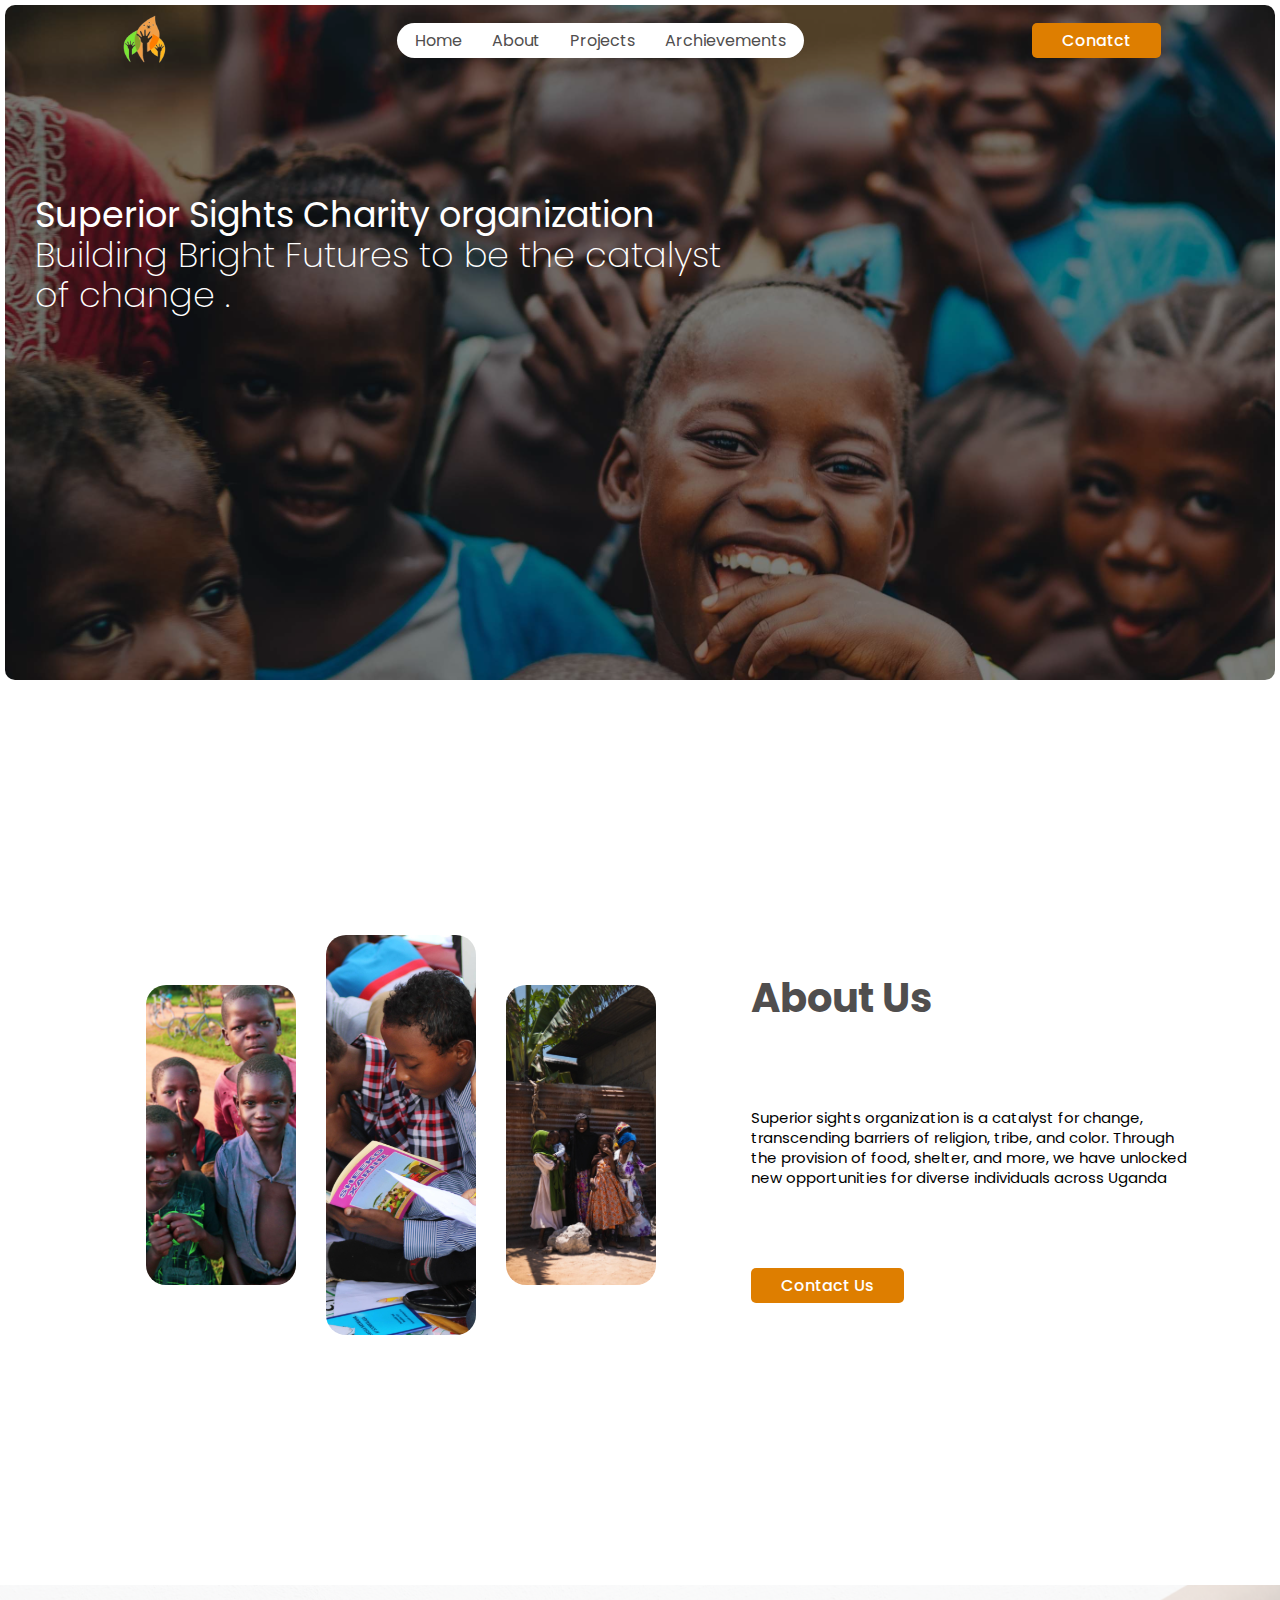
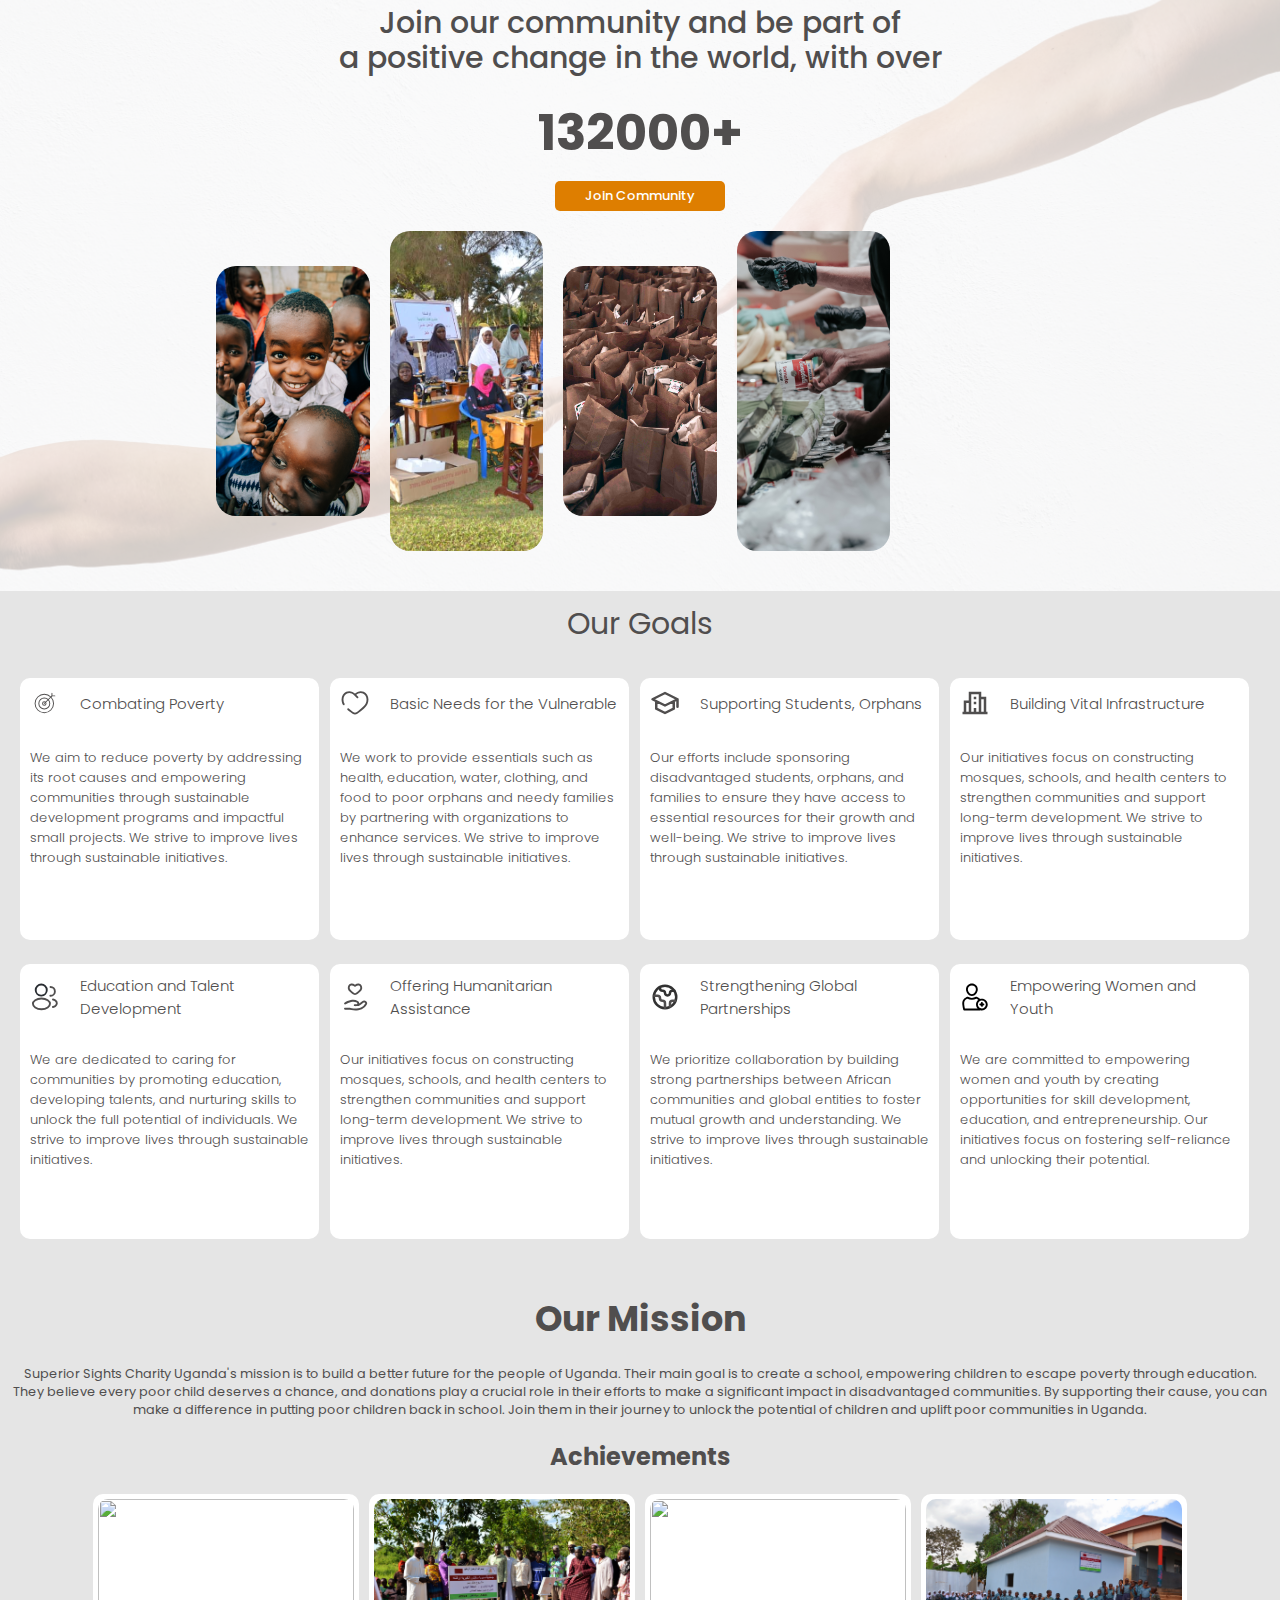
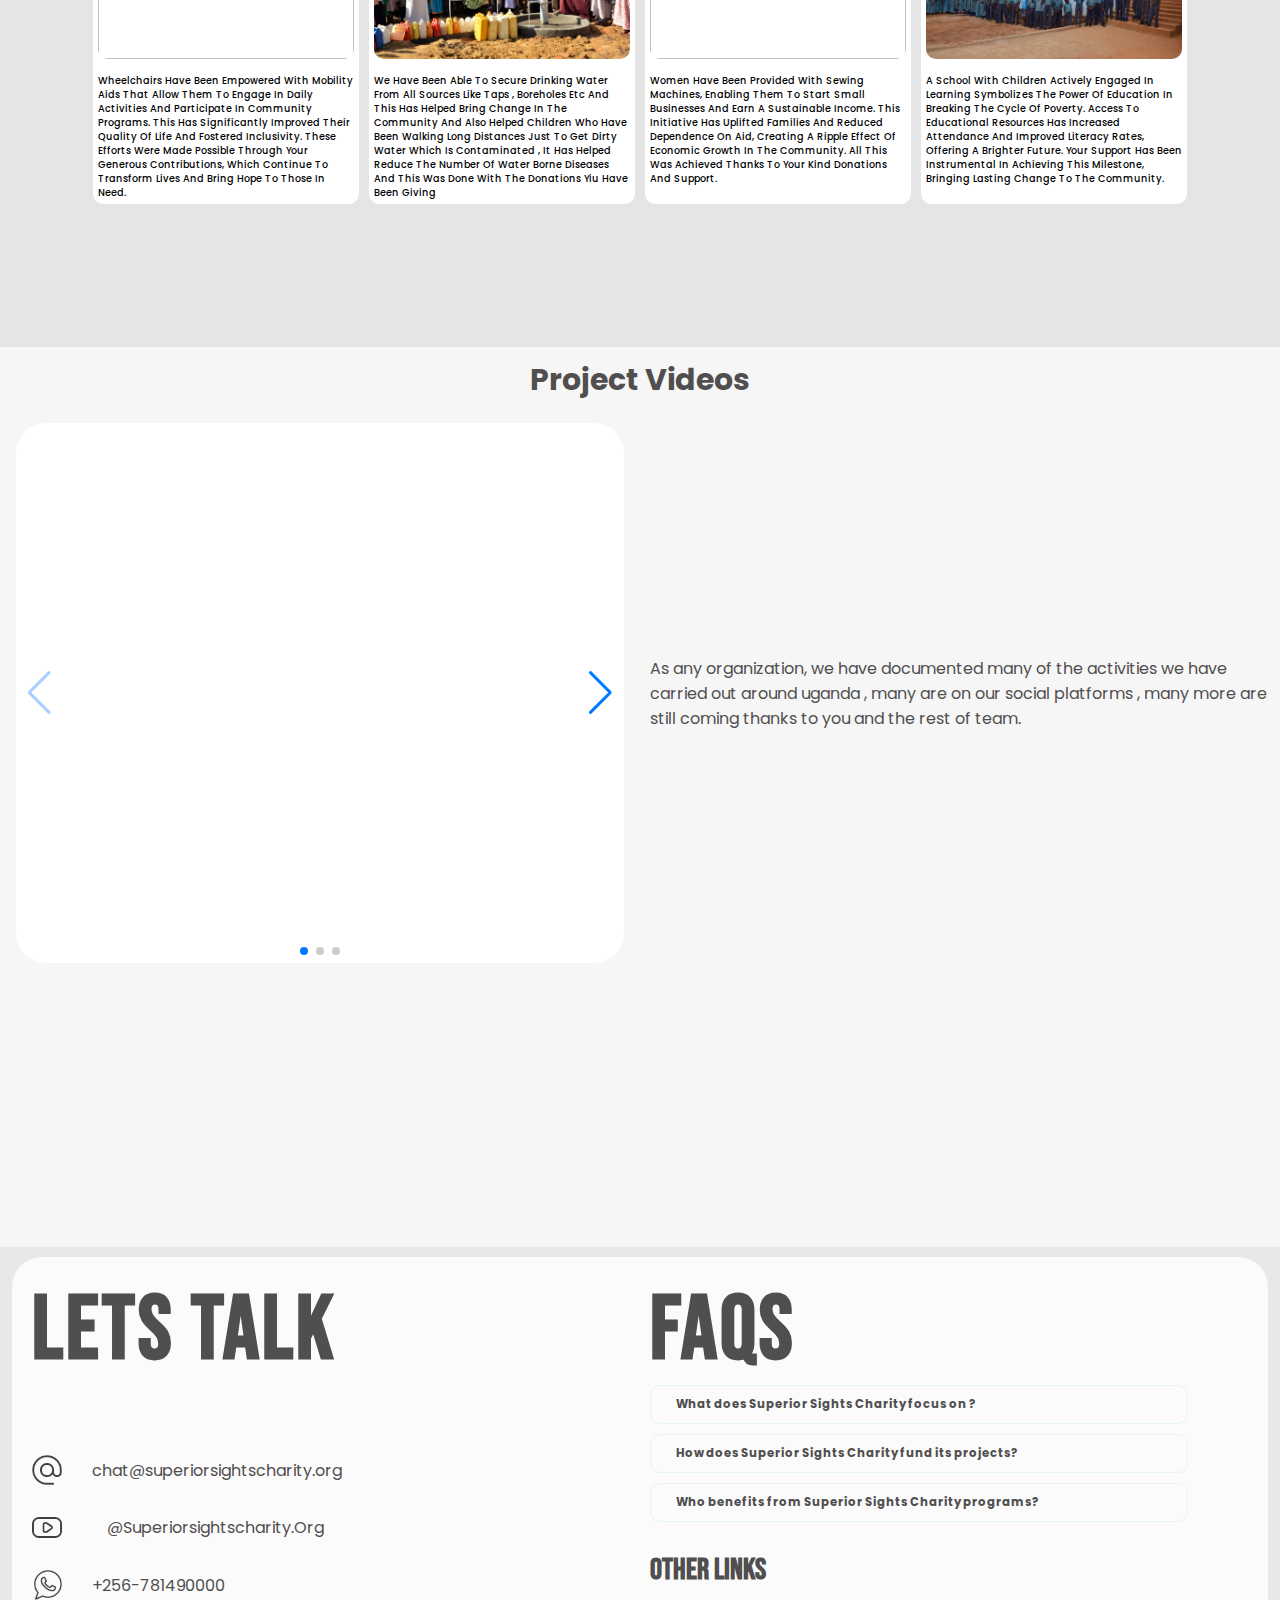
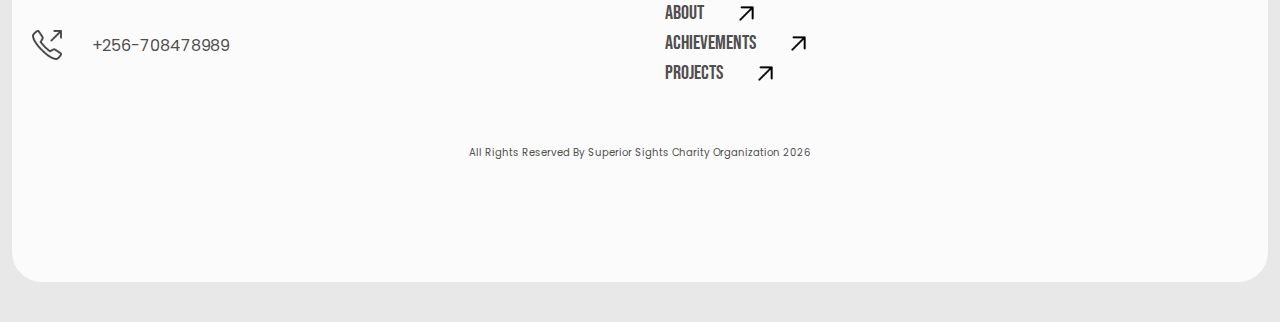
==== commit 8e93bbbc: "UPDATE : UI CARDS RESPONSIVE" ====
--- a/index.html
+++ b/index.html
@@ -303,7 +303,7 @@
           </div>
           <div class="card">
             <div class="card-image">
-              <img src="./images/CARDFOUR.jpeg" alt="">
+              <img src="./images/schoolChildren.JPG" alt="">
             </div>
             <div class="text">
               <p>A school with children actively engaged in learning symbolizes the power of education in breaking the cycle of poverty. Access to educational resources has increased attendance and improved literacy rates, offering a brighter future. Your support has been instrumental in achieving this milestone, bringing lasting change to the community.
--- a/style.css
+++ b/style.css
@@ -689,6 +689,15 @@
   50%{opacity: .5;}
   100%{opacity: 1;}
   }
+  @keyframes customAni {
+    0% {
+      transform: translateX(0);
+      }
+    
+      100% {
+      transform: translateX(30px);
+      }
+    }
 .goals
 {
   background: var(--heroColor);
@@ -703,10 +712,13 @@
  height: 90vh;
  padding: 20px;
  align-items: center;
+ animation: appear  linear;
+ animation-range: entry 0 cover 30%;
+ animation-timeline: view();
 }
 .icon
 {
-  animation: blink 1.5s linear infinite;
+  animation: blink 2s linear infinite;
 }
 .goals h1
 {
@@ -736,7 +748,8 @@
  .goal-header h4
  {
   font-size: 15px;
-  font-weight: 300
+  font-weight: 300;
+  animation: customAni 2s cubic-bezier(0.65, 0, 0.35, 1) 0s 1 normal none;
  }
  .goal-text p
  {
@@ -746,6 +759,55 @@
  }
 
 /* media queries */
+@media screen and (max-width: 1280px) {
+  .hero 
+  {
+    height: 75vh;
+  }
+  .mission {
+  height: 75vh;
+}
+.goals-content 
+{
+  height: 65vh;
+}
+.videos
+{
+  animation-range: entry 0 cover 25%;
+}
+.contact-us {
+  height: 75vh;
+  animation-range: entry 0 cover 10%;
+}
+.contact-container 
+{
+  height: 65vh;
+}
+.video-1 {
+  height: 60vh;
+}
+}
+@media screen and (max-width: 834px) 
+{
+  .goals-content {
+    height: 70vh;
+}
+  .hero {
+    height: 40vh;
+}
+.about-Us {
+  height: 50%;
+}
+.goals-content {
+  grid-template-columns: repeat(2, minmax(0, 1fr));
+  justify-items: center;
+  gap: 30px;
+}
+.goal-card {
+  width: 100%;
+    height: 95%;
+}
+}
 @media screen and (max-width: 1020px) {
   /* section one */
   /* comunity */
@@ -895,3 +957,101 @@
   padding: 2px 5px;
 }
 }
+@media screen and (max-width: 440px) 
+{
+  .images {
+    width: 87%;
+      gap: 10px;
+      height: 58vh;
+}
+.small {
+  border-radius: 10px;
+    width: 15%;
+}
+.big 
+{
+  border-radius: 10px;
+  width: 20%;
+}
+.imageSlider
+{
+  gap: 10px;
+}
+.goals-content {
+  grid-template-columns: repeat(1, minmax(0, 1fr));
+    height: 220vh;
+}
+.mission 
+{
+  animation-range: entry 0 cover 30%;
+  height: 191vh;
+}
+.cards-flex {
+  width: 100%;
+  flex-direction: column;
+  align-items: center;
+}
+.card {
+  width: 90%;
+  height: 260px;
+}
+.videos {
+  animation-range: entry 0 cover 19%;
+}
+.videoWrapper 
+{
+  flex-direction: column-reverse;
+  gap:35px;
+}
+.textSide {
+  width: 90%;
+  text-align: center;
+  padding: 0px;
+}
+.video-1 {
+  width: 100%;
+}
+.swiper 
+{
+  border-radius: 10px;
+  object-fit: cover;
+}
+#player
+{
+  width: 65%;
+}
+.contact-us {
+  height: 135vh;
+  background: steelblue;
+}
+.contacts 
+{
+  flex-direction: column;
+}
+.contact-container
+{
+  border-radius: 15px;
+  height: 125vh;
+  width: 85%;
+}
+.contact-side-one {
+  width: 100%;
+}
+.contact-side-two {
+  width: 100%;
+}
+.links {
+  margin-top: 15px;
+}
+.accordion 
+{
+  width: 100%;
+}
+.accordion__header {
+  padding: 7px 7px;
+}
+.accordion__item 
+{
+  height: 45px;
+}
+}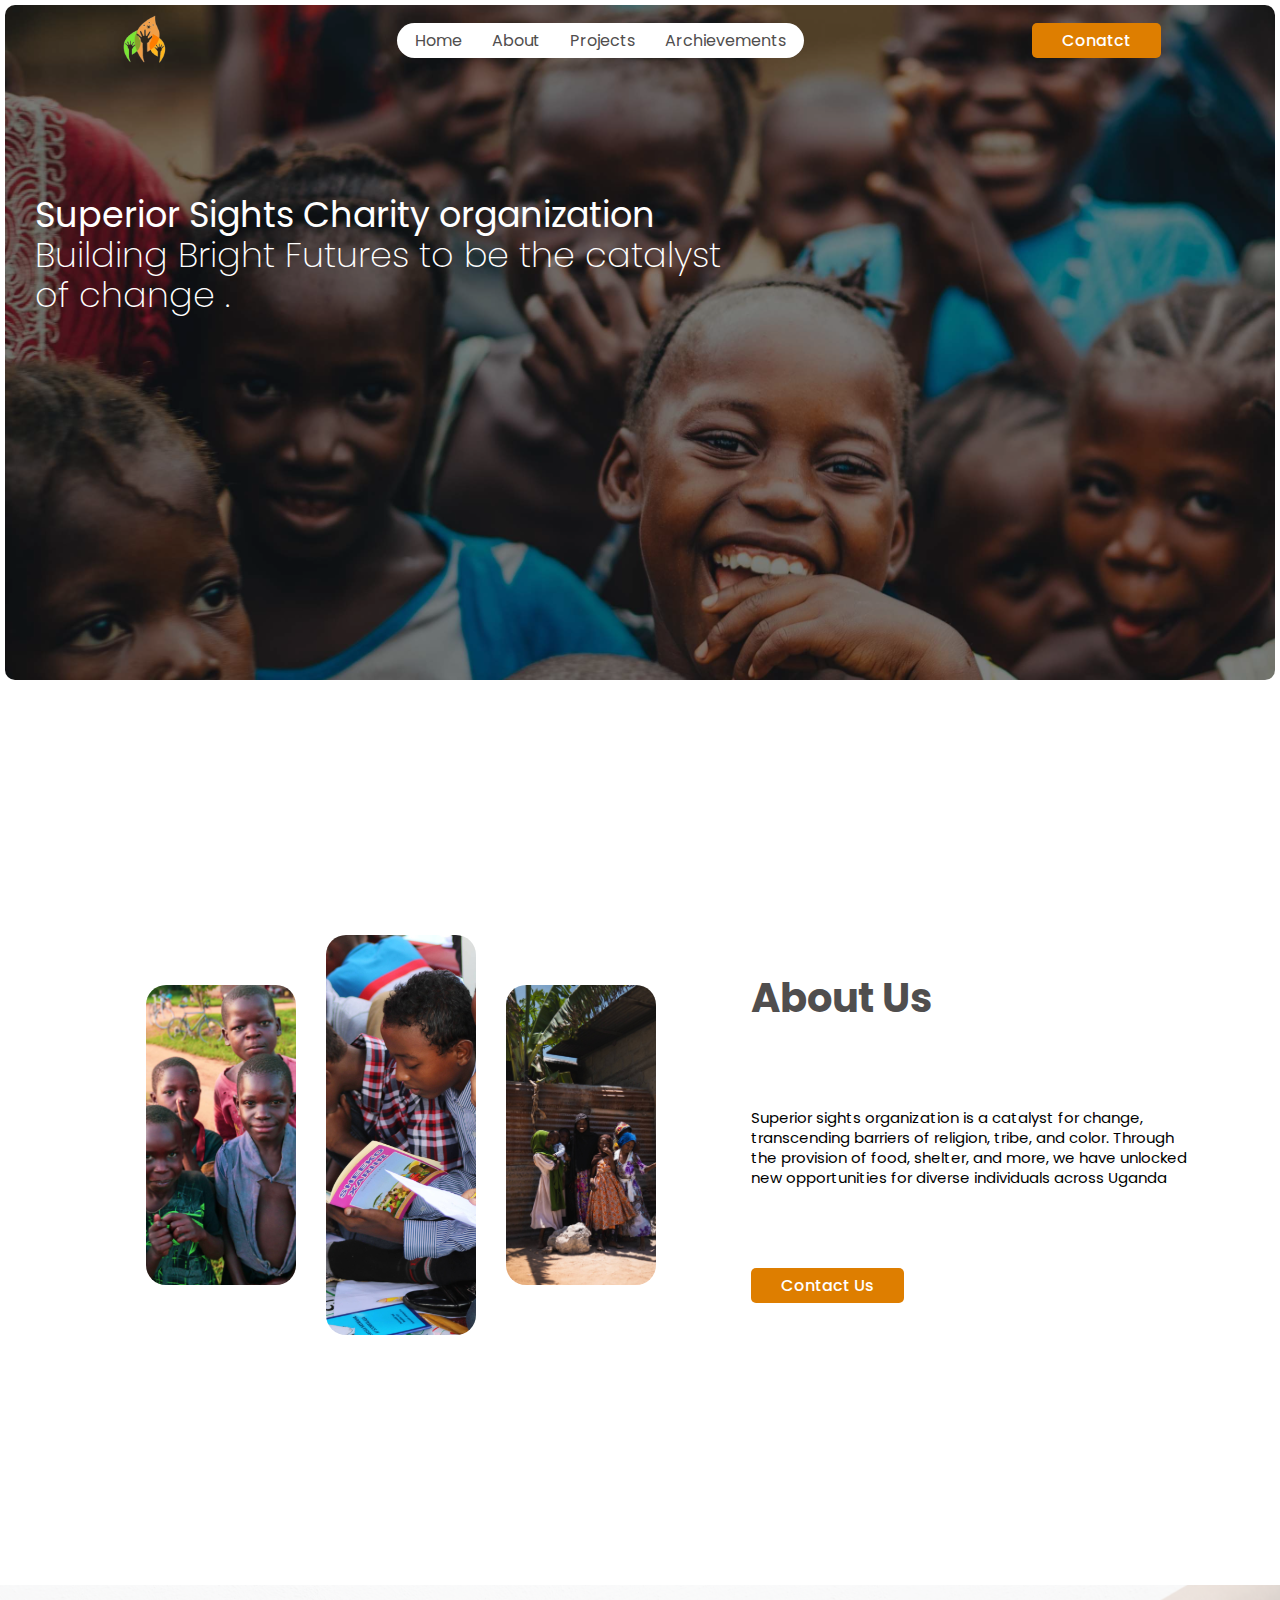
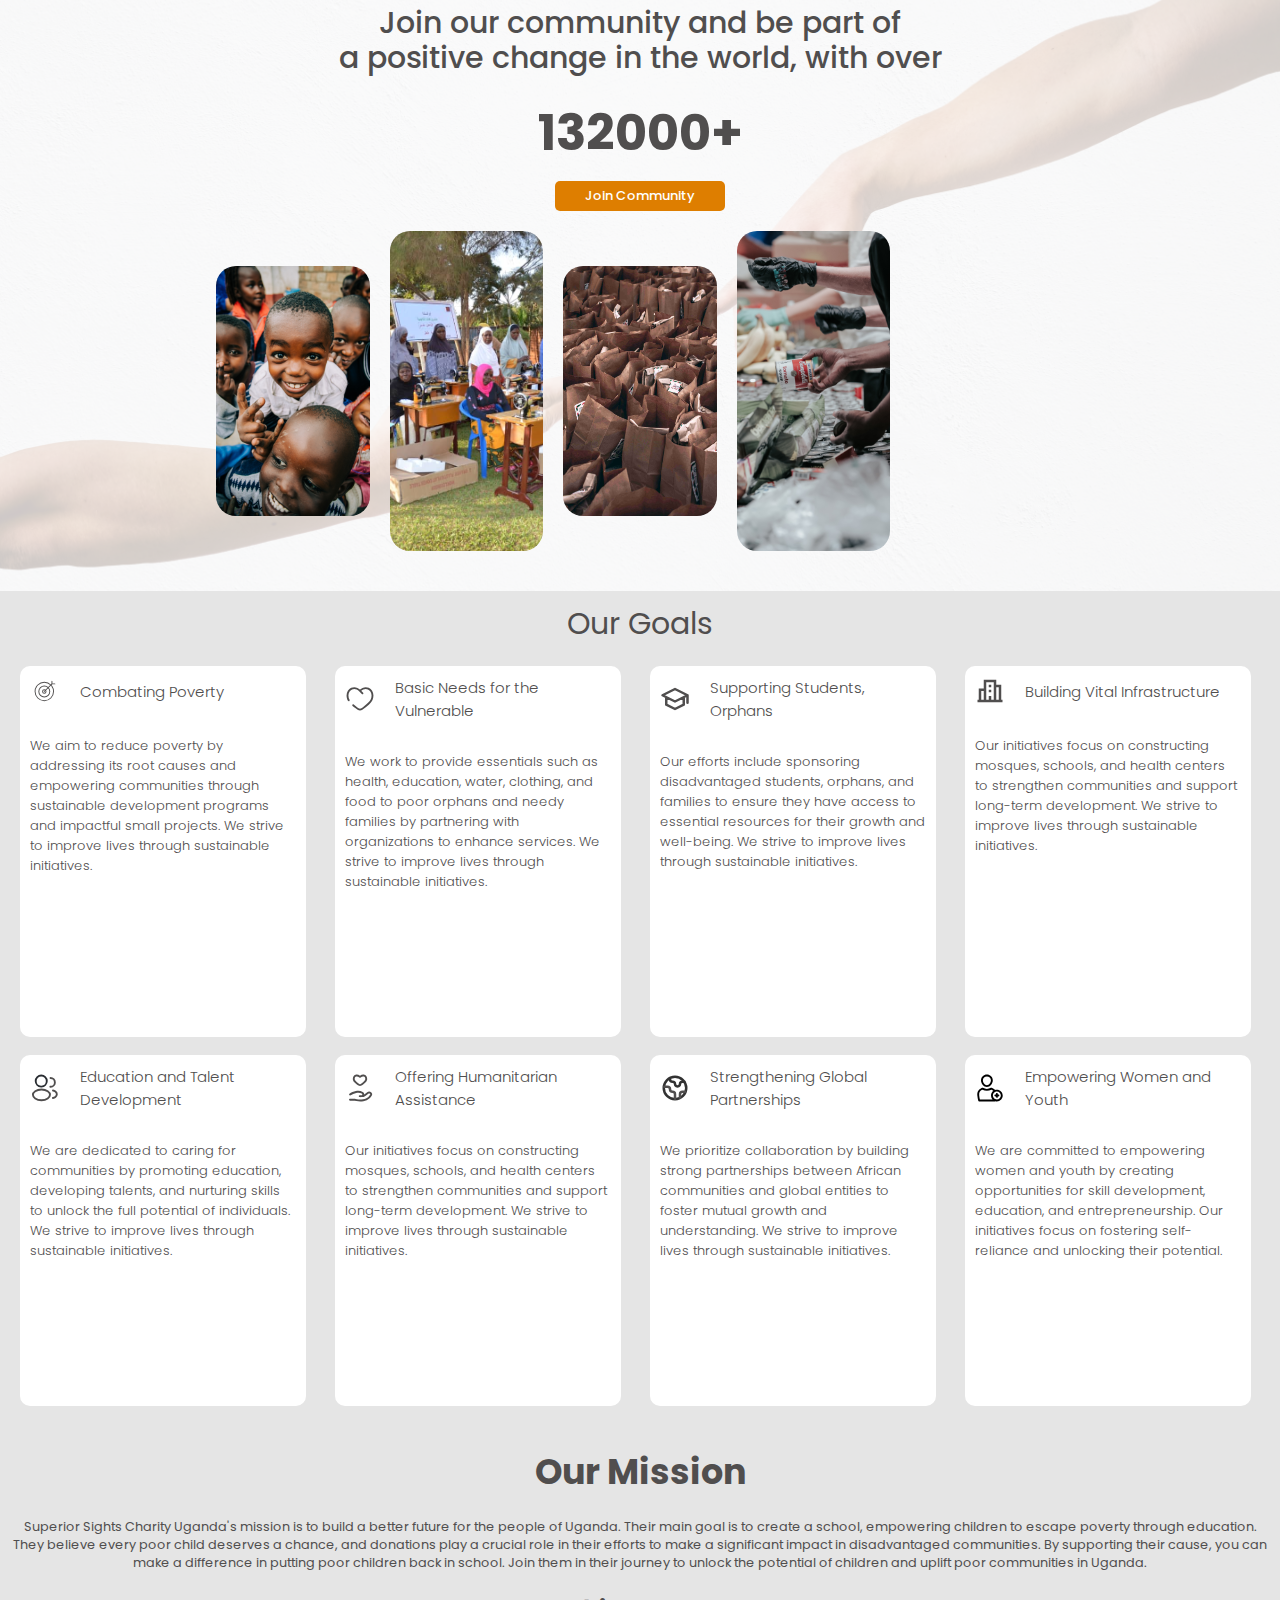
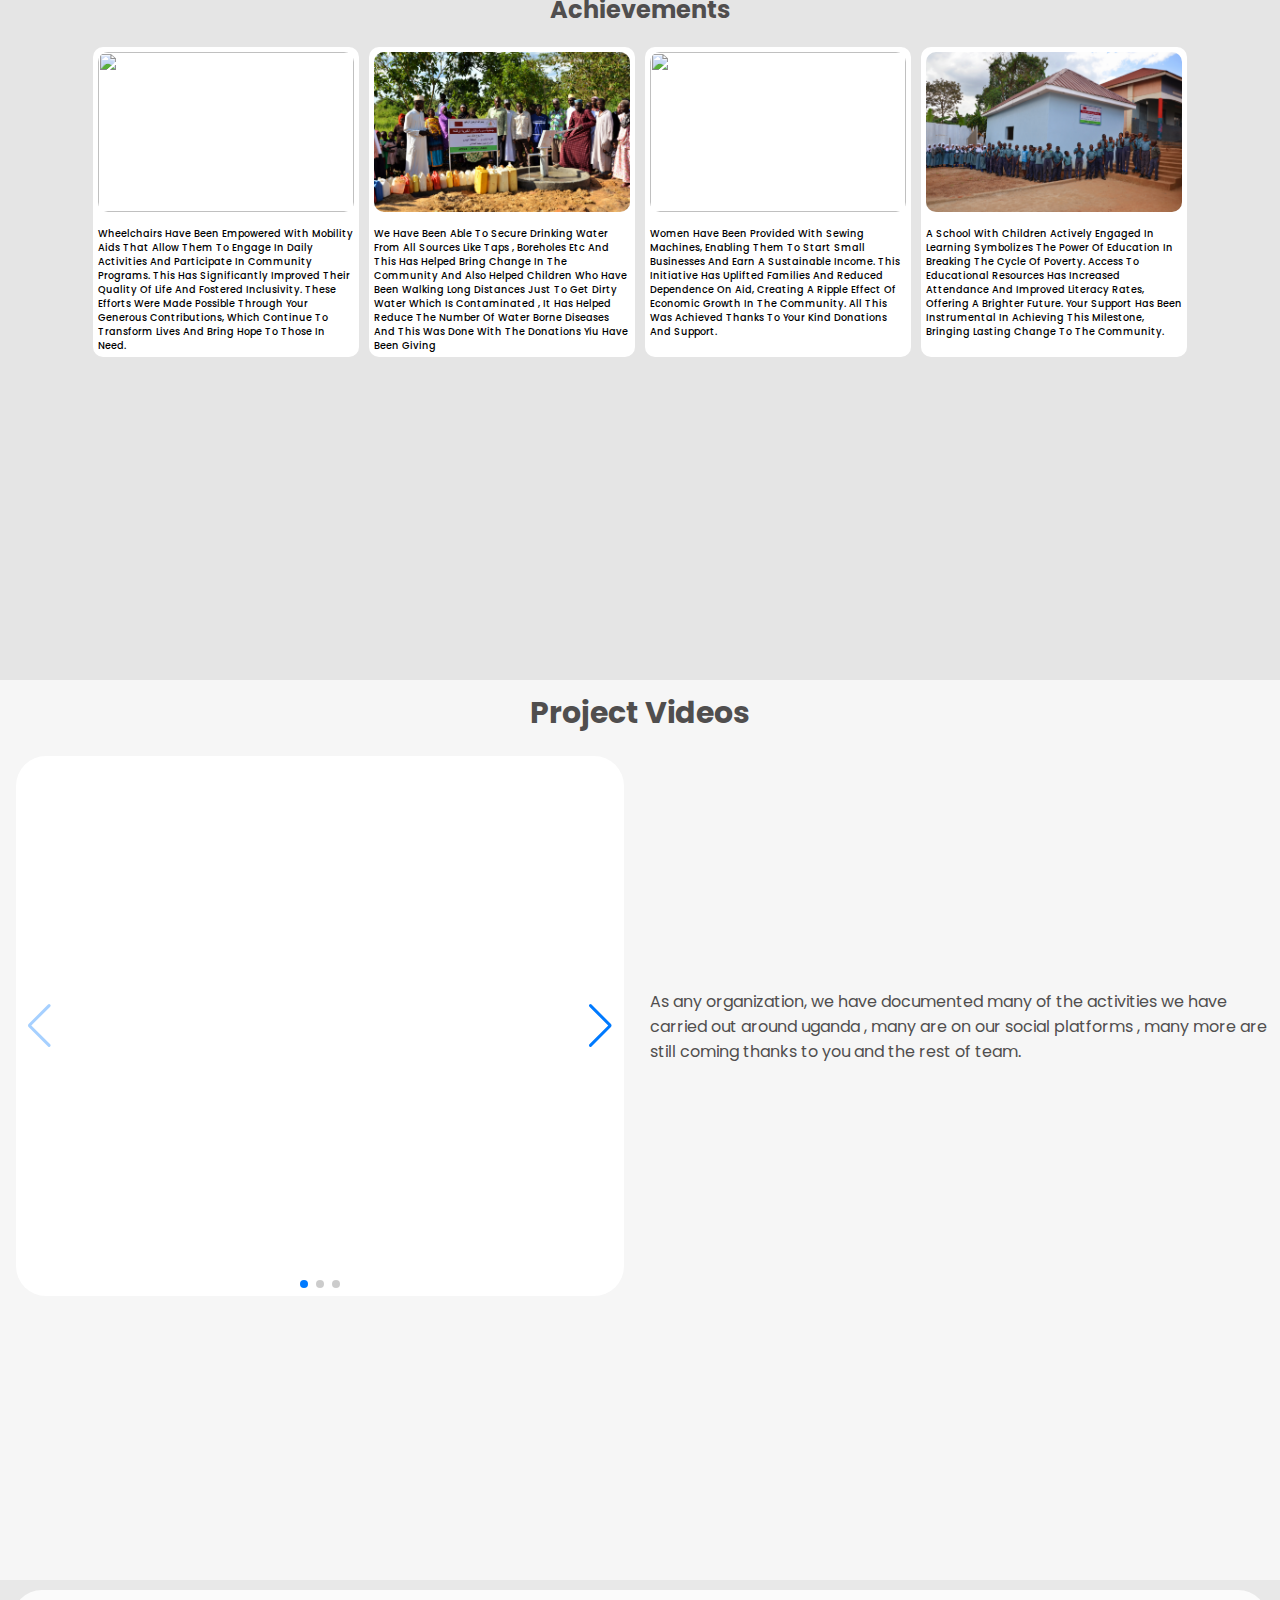
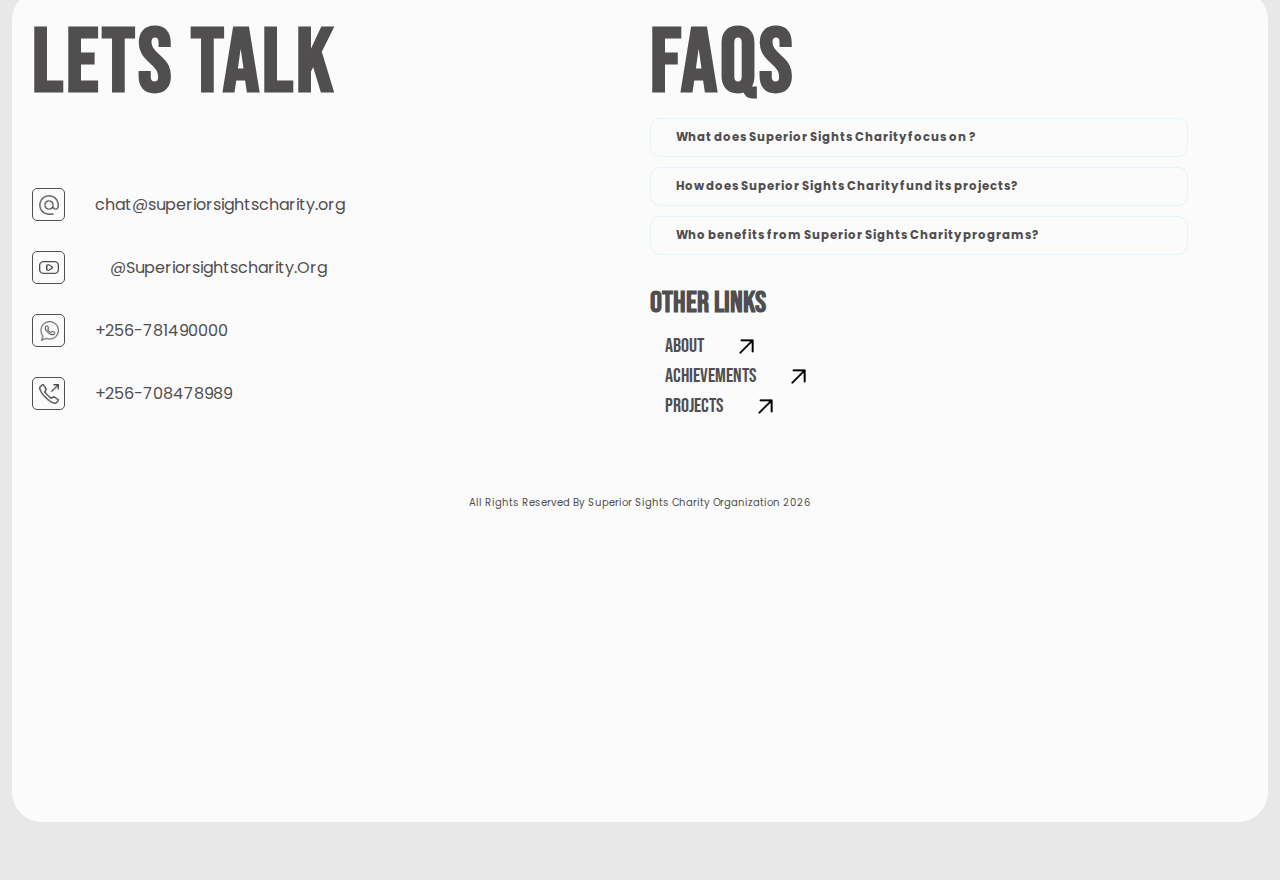
==== commit e72cb487: "UPDATE : UU" ====
--- a/index.html
+++ b/index.html
@@ -353,22 +353,30 @@
             <h1>lets talk</h1>
             <div class="links">
               <div class="link">
-                <img src="./icons/Vector (1).png" alt="">
+                <div class="icons">
+                  <img src="./icons/Vector (1).png" alt="">
+                </div>
                 <h4>chat@superiorsightscharity.org</h4>
               </div>
 
               <div class="link">
-                <img src="./icons/youtube.png" alt="">
+                <div class="icons">
+                  <img src="./icons/youtube.png" alt="">
+                </div>
                 <h4><a href="https://www.youtube.com/@SuperiorSightsCharity">@superiorsightscharity.org</a></h4>
               </div>
 
               <div class="link">
-                <img src="./icons/whatsapp.png" alt="">
+                <div class="icons">
+                  <img src="./icons/whatsapp.png" alt="">
+                </div>
                 <h4>+256-781490000</h4>
               </div>
 
               <div class="link">
-                <img src="./icons/call.png" alt="">
+                <div class="icons">
+                  <img src="./icons/call.png" alt="">
+                </div>
                 <h4>+256-708478989</h4>
               </div>
               
--- a/style.css
+++ b/style.css
@@ -565,9 +565,20 @@
   font-family: var(--textFont);
   color: var(--textColor);
 }
-.link img
-{
-  width: 30px;
+.icons
+{
+  border: 1px solid #504e4e;
+  width: 25px;
+  height: 25px;
+  padding: 3px;
+  display: flex;
+  justify-content: center;
+  align-items: center;
+  border-radius: 5px;
+}
+.icons img
+{
+  width: 20px;
 }
 .link h4
 {
@@ -607,6 +618,8 @@
   font-family: var(--textFont);
   color: var(--textColor);
   width: 90%;
+  position: relative;
+  z-index: 3;
 }
 .accordion__item {
   border: 1px solid #e5f3fa;
@@ -705,7 +718,6 @@
 }
 .goals-content
 {
- /* width: 200%; */
  display: grid;
  grid-template-columns: repeat(4, minmax(0, 1fr));
  /* background: red; */
@@ -715,6 +727,7 @@
  animation: appear  linear;
  animation-range: entry 0 cover 30%;
  animation-timeline: view();
+ gap: 20px;
 }
 .icon
 {
@@ -735,7 +748,7 @@
   color:var(--textColor);
   padding: 10px;
   width: 90%;
-  height: 85%;
+  height: 95%;
   border-radius: 10px;
 }
 
@@ -765,23 +778,18 @@
     height: 75vh;
   }
   .mission {
-  height: 75vh;
+  height: 95vh;
 }
 .goals-content 
 {
-  height: 65vh;
+  height: 82vh;
 }
 .videos
 {
   animation-range: entry 0 cover 25%;
 }
 .contact-us {
-  height: 75vh;
   animation-range: entry 0 cover 10%;
-}
-.contact-container 
-{
-  height: 65vh;
 }
 .video-1 {
   height: 60vh;
@@ -1022,7 +1030,6 @@
 }
 .contact-us {
   height: 135vh;
-  background: steelblue;
 }
 .contacts 
 {
@@ -1050,8 +1057,4 @@
 .accordion__header {
   padding: 7px 7px;
 }
-.accordion__item 
-{
-  height: 45px;
-}
 }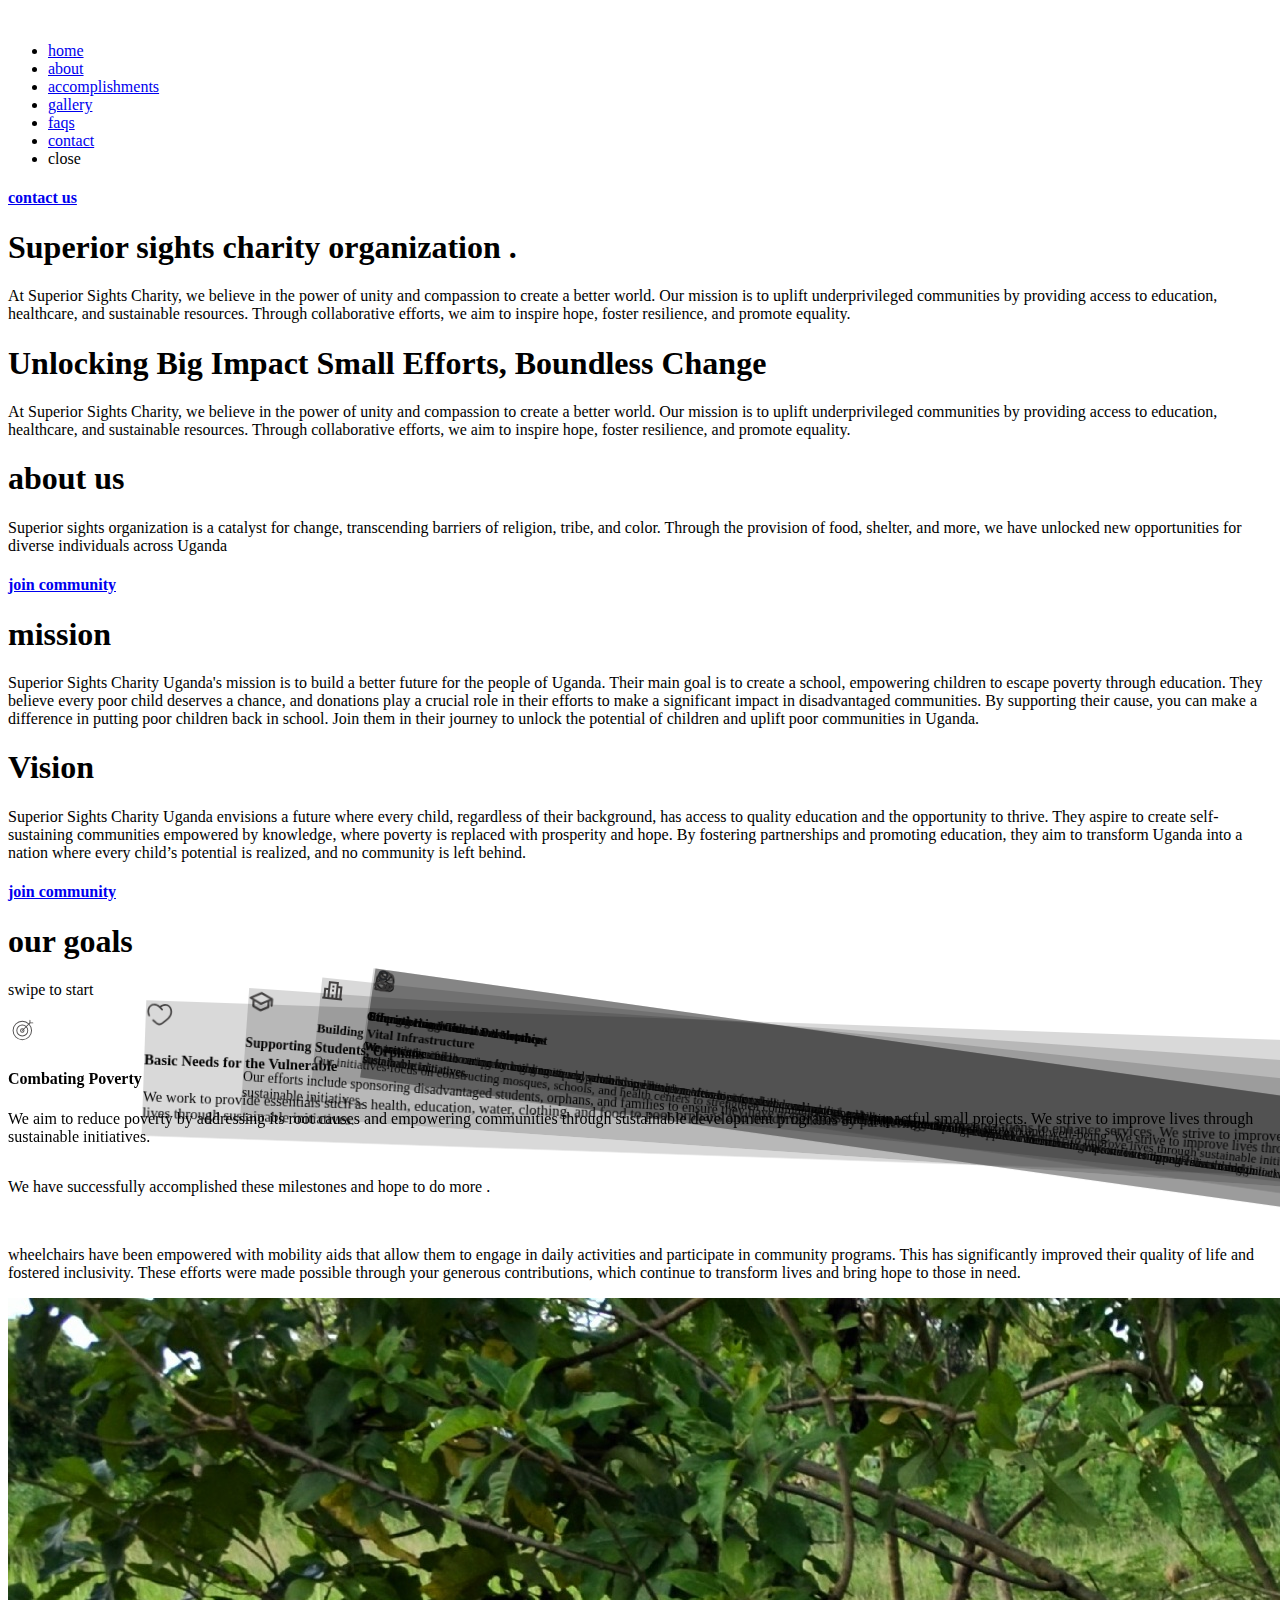
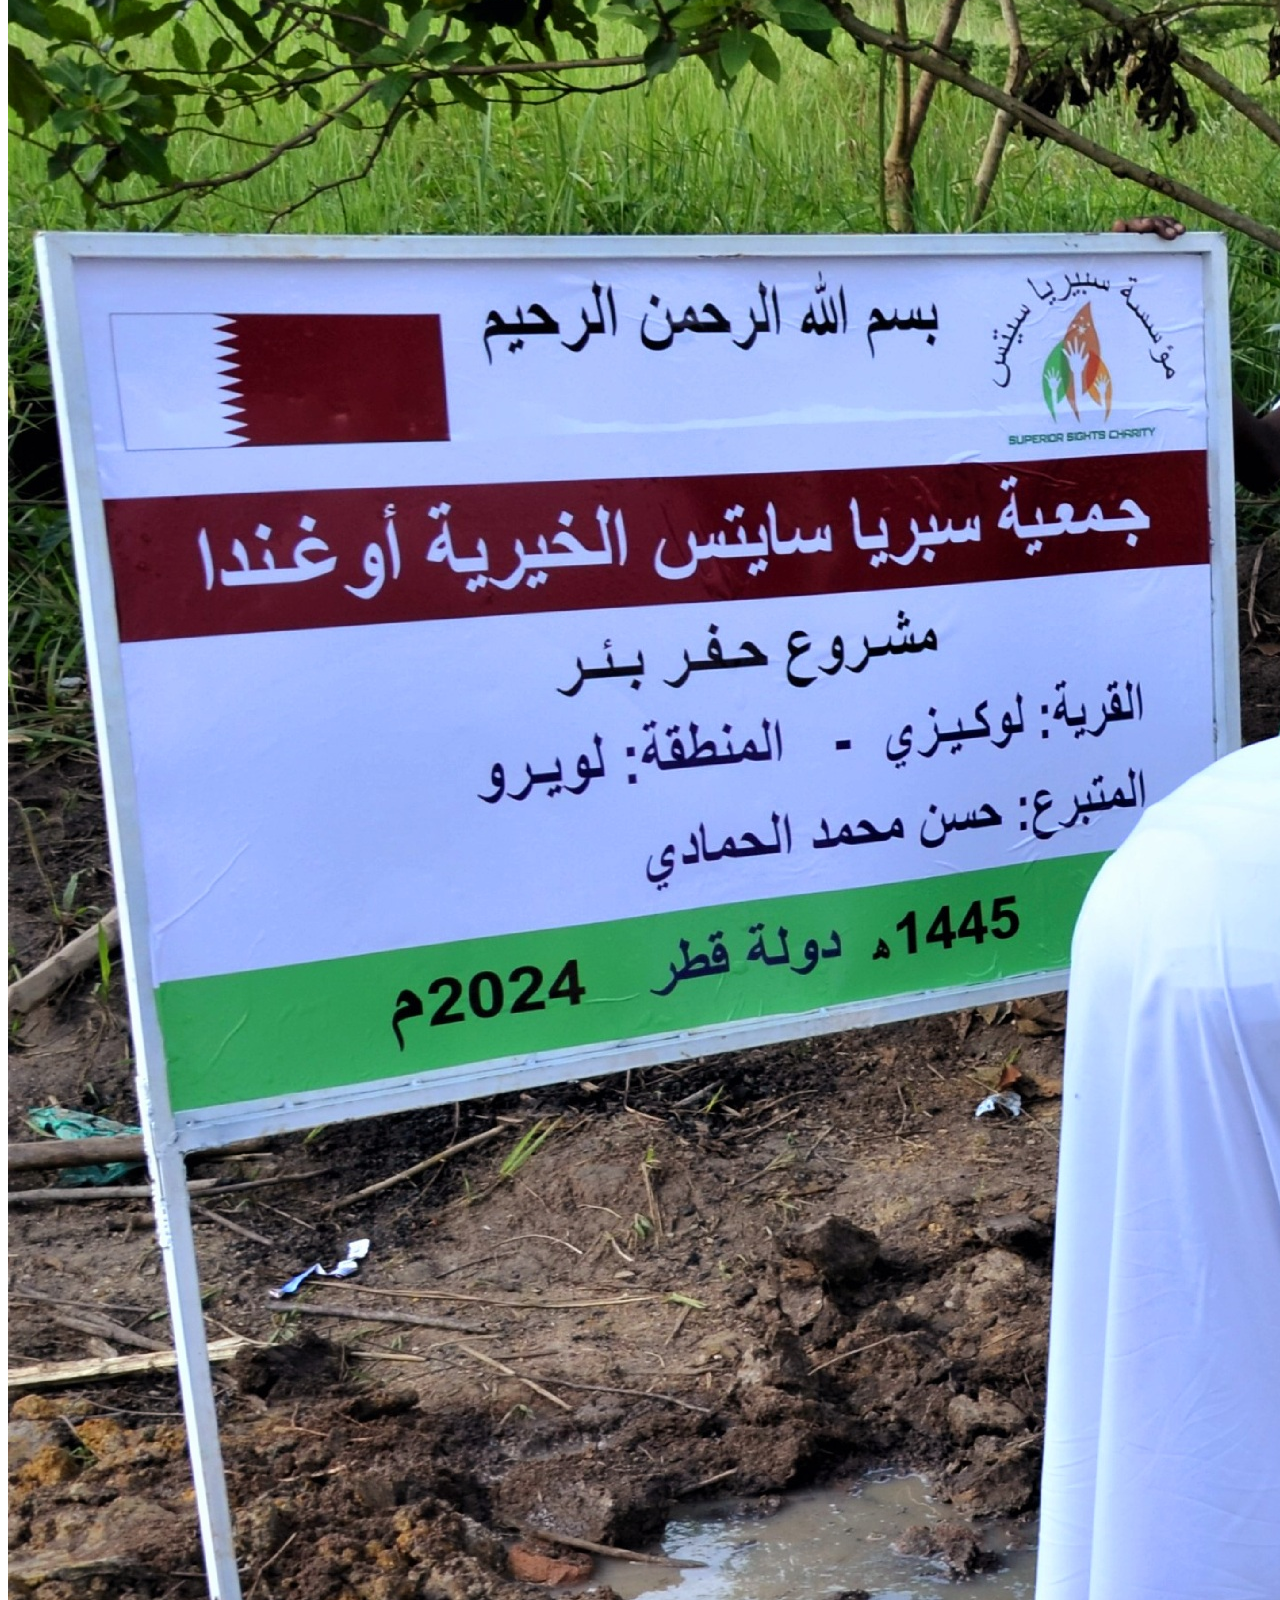
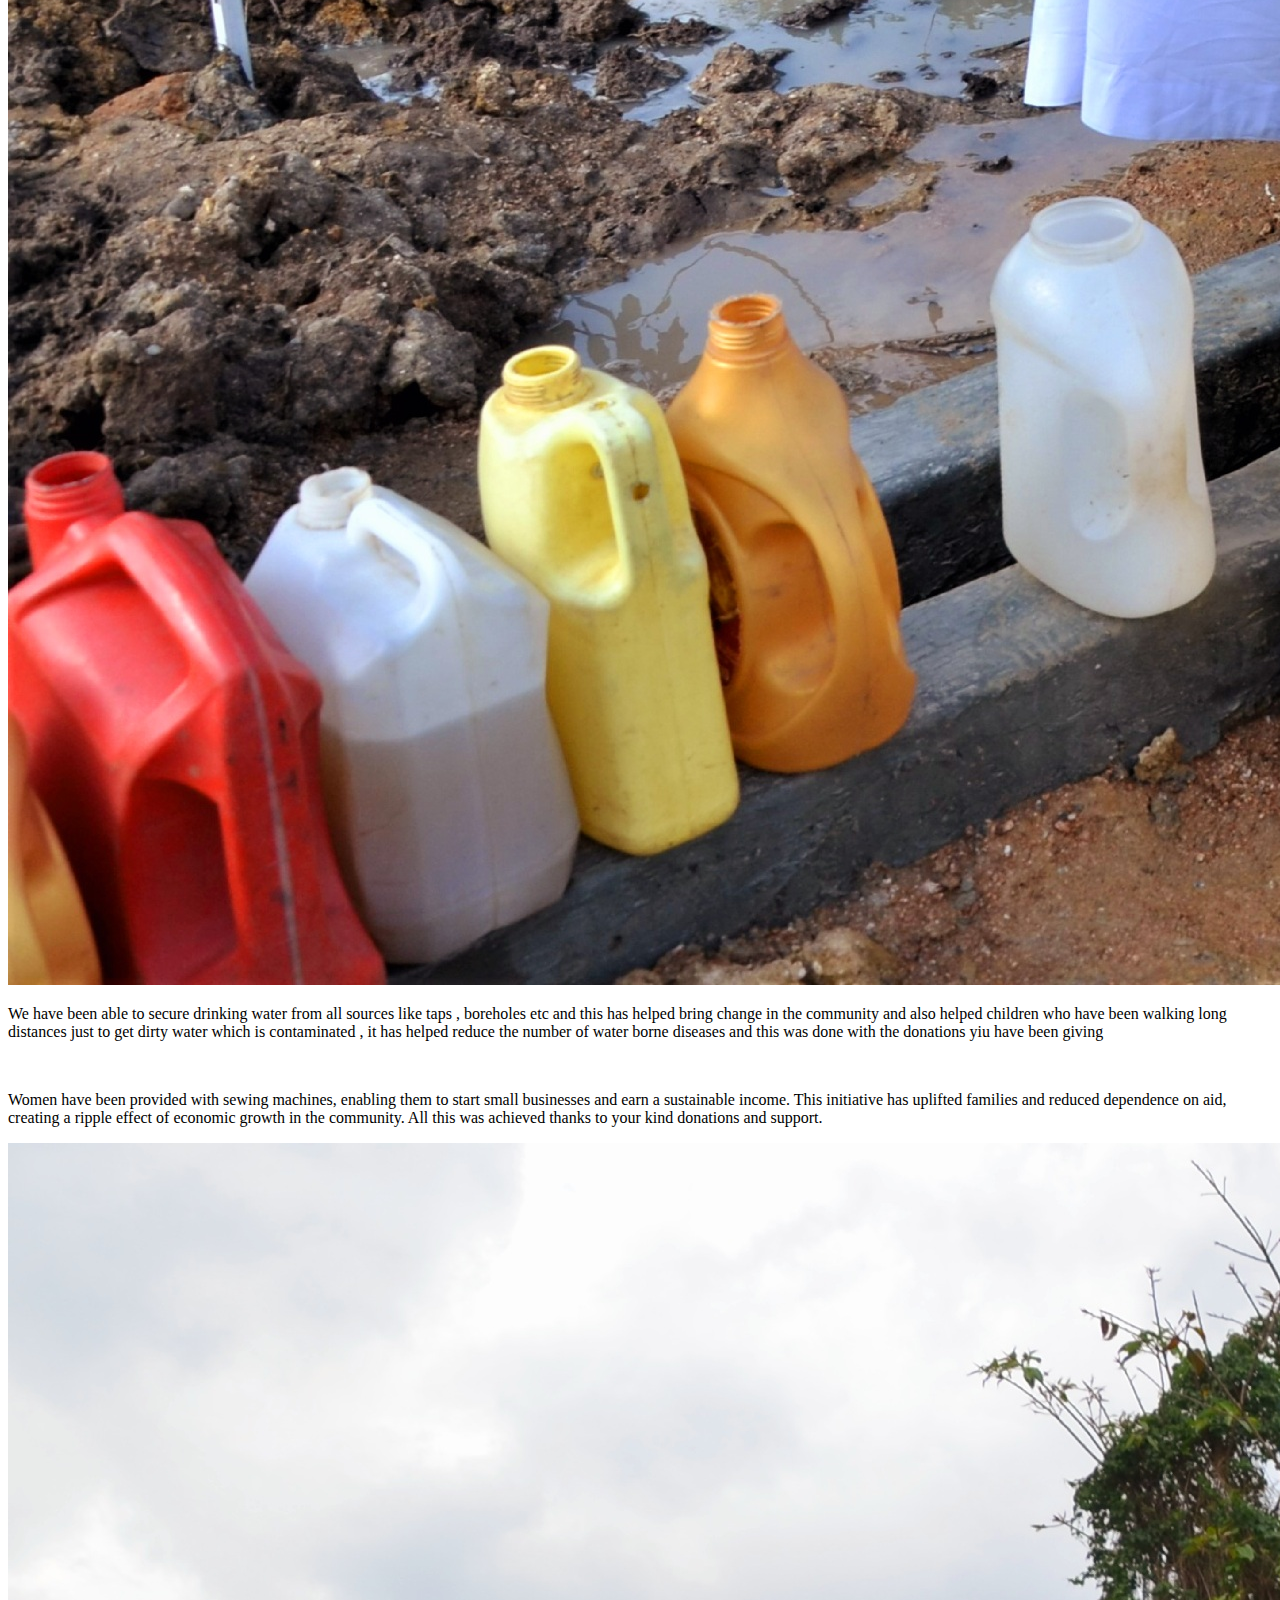
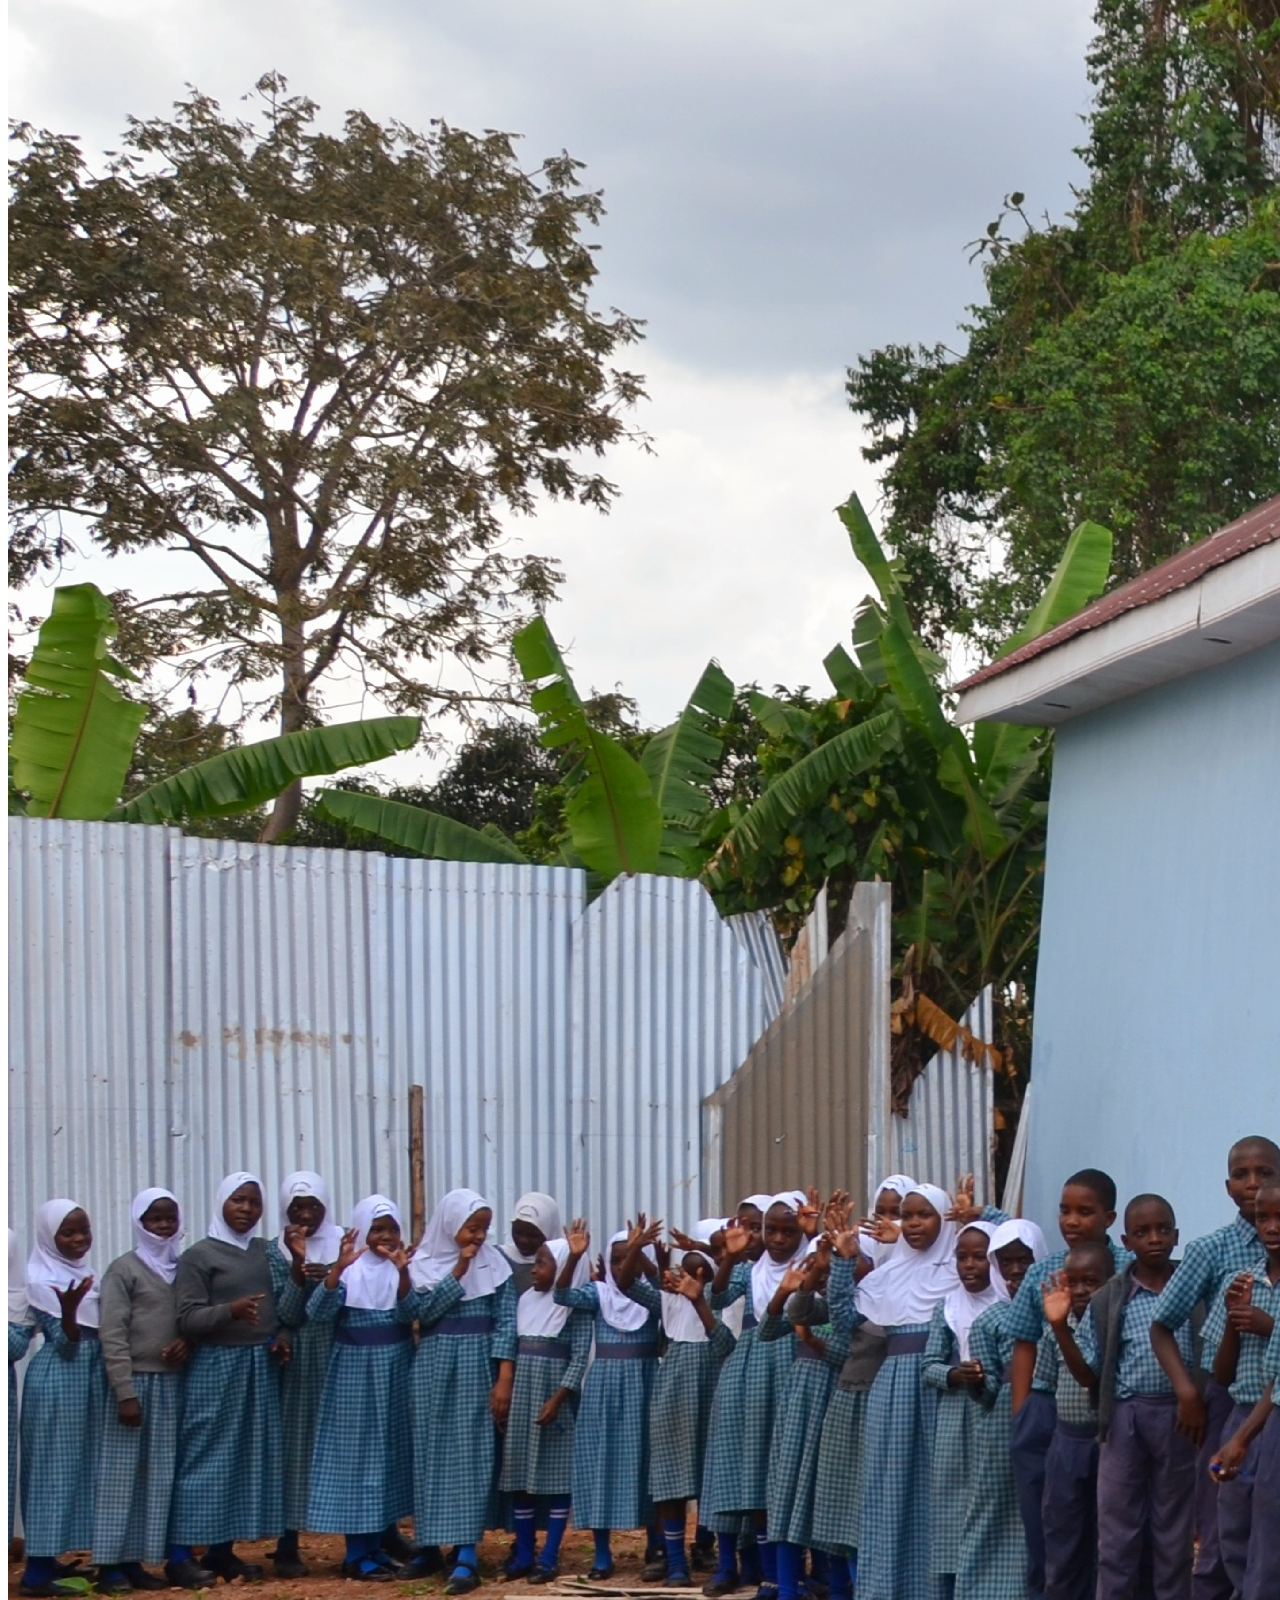
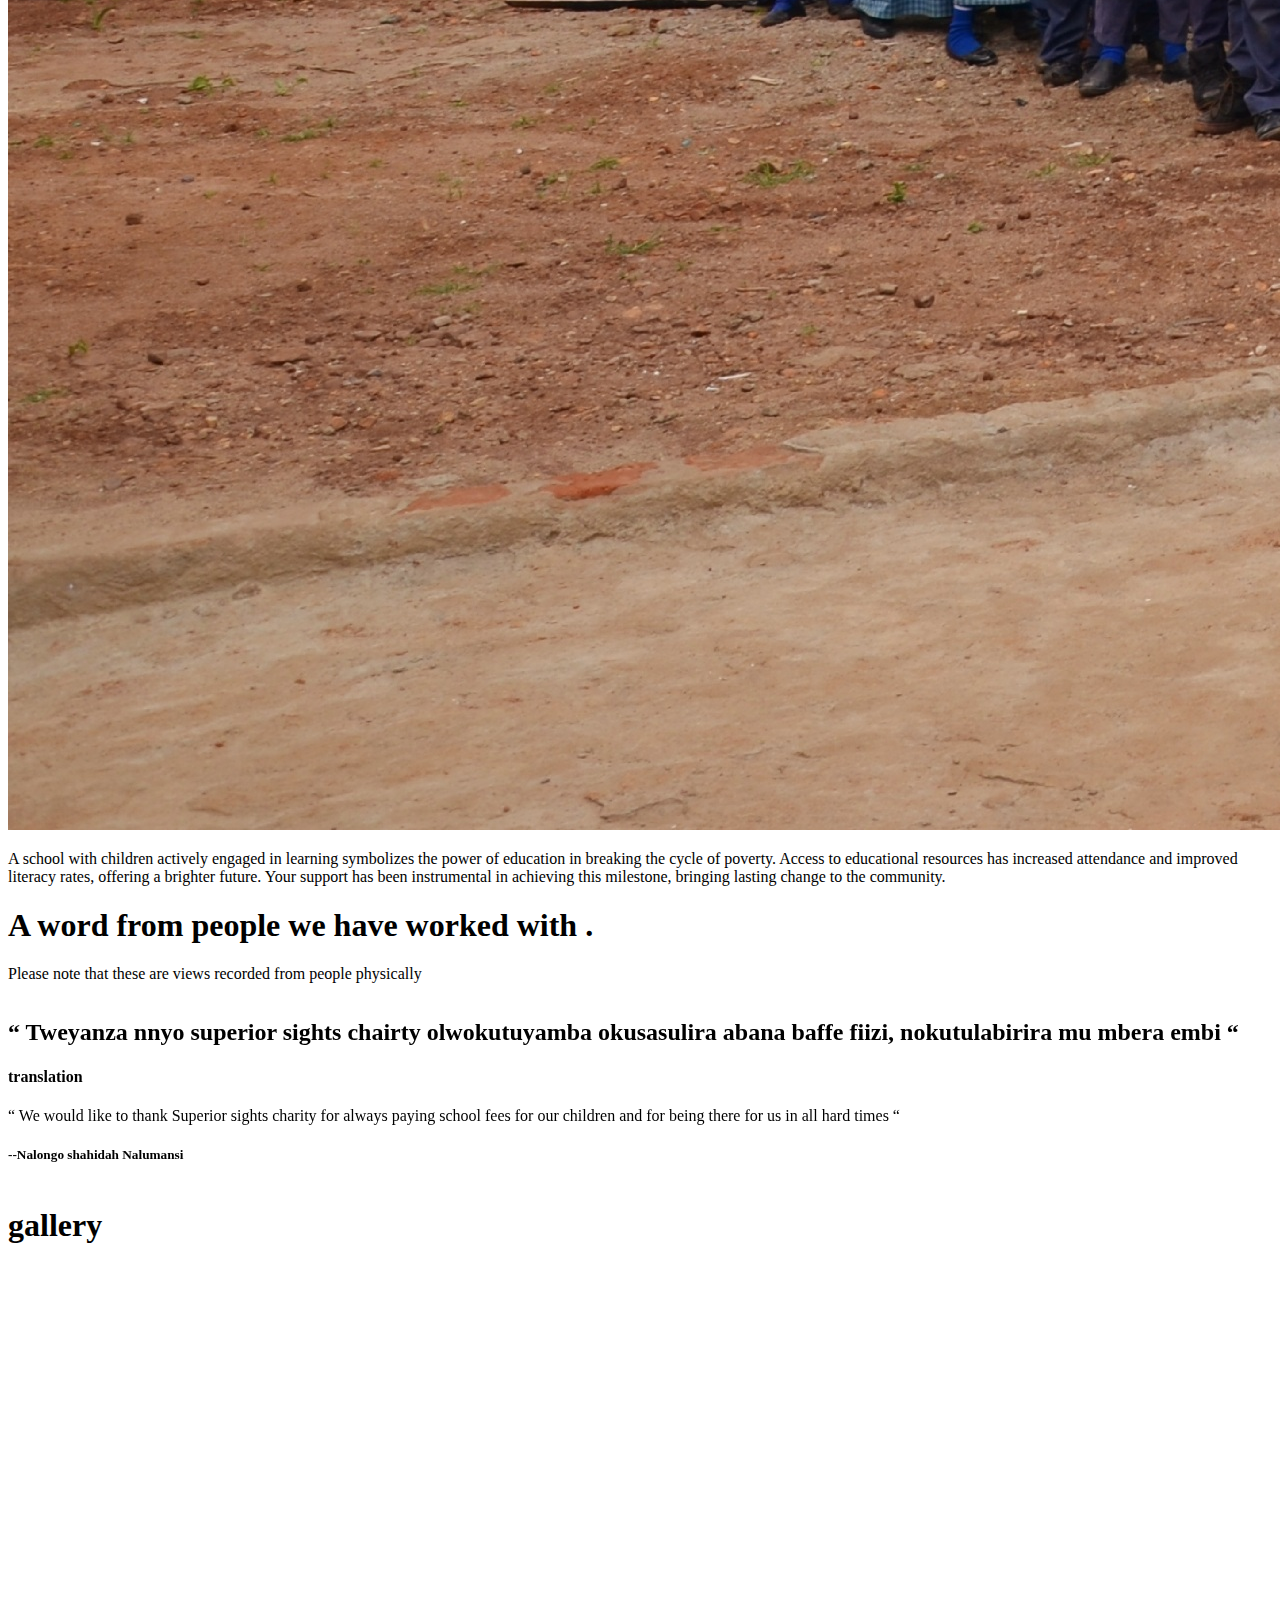
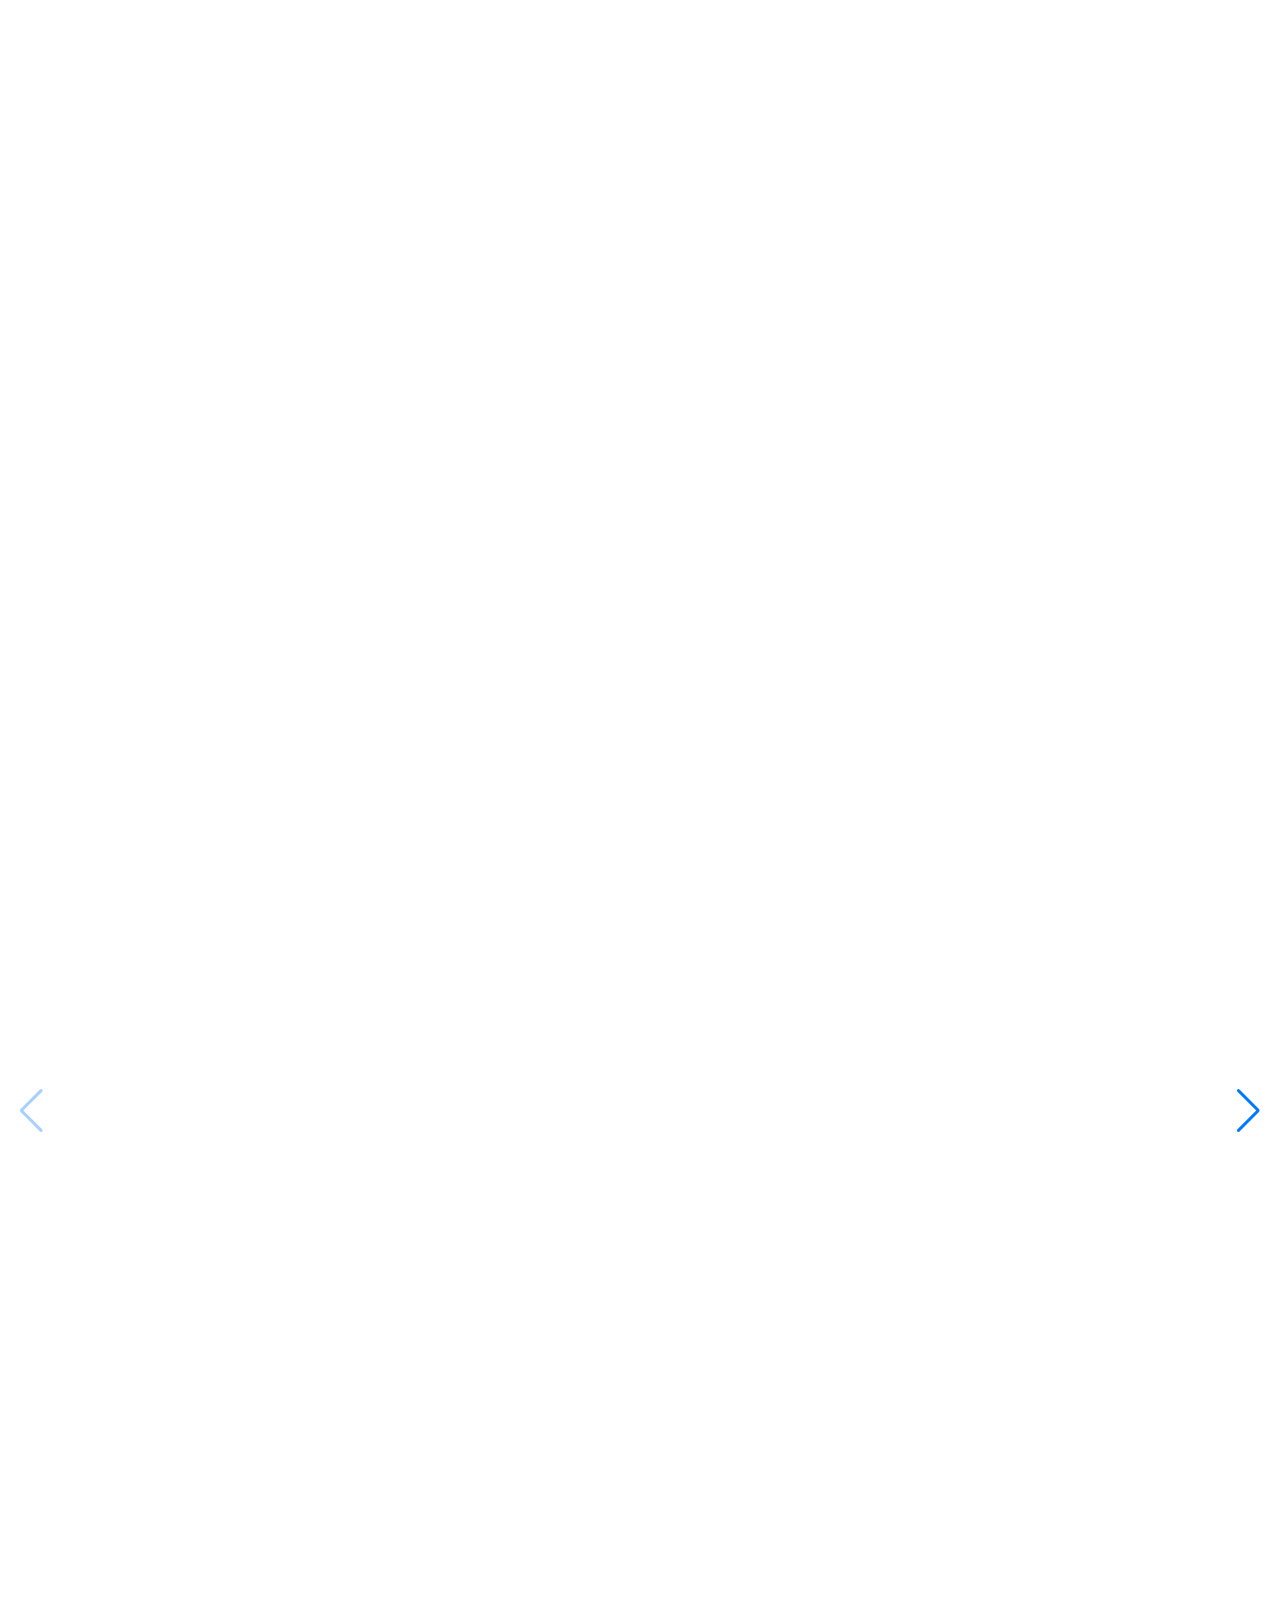
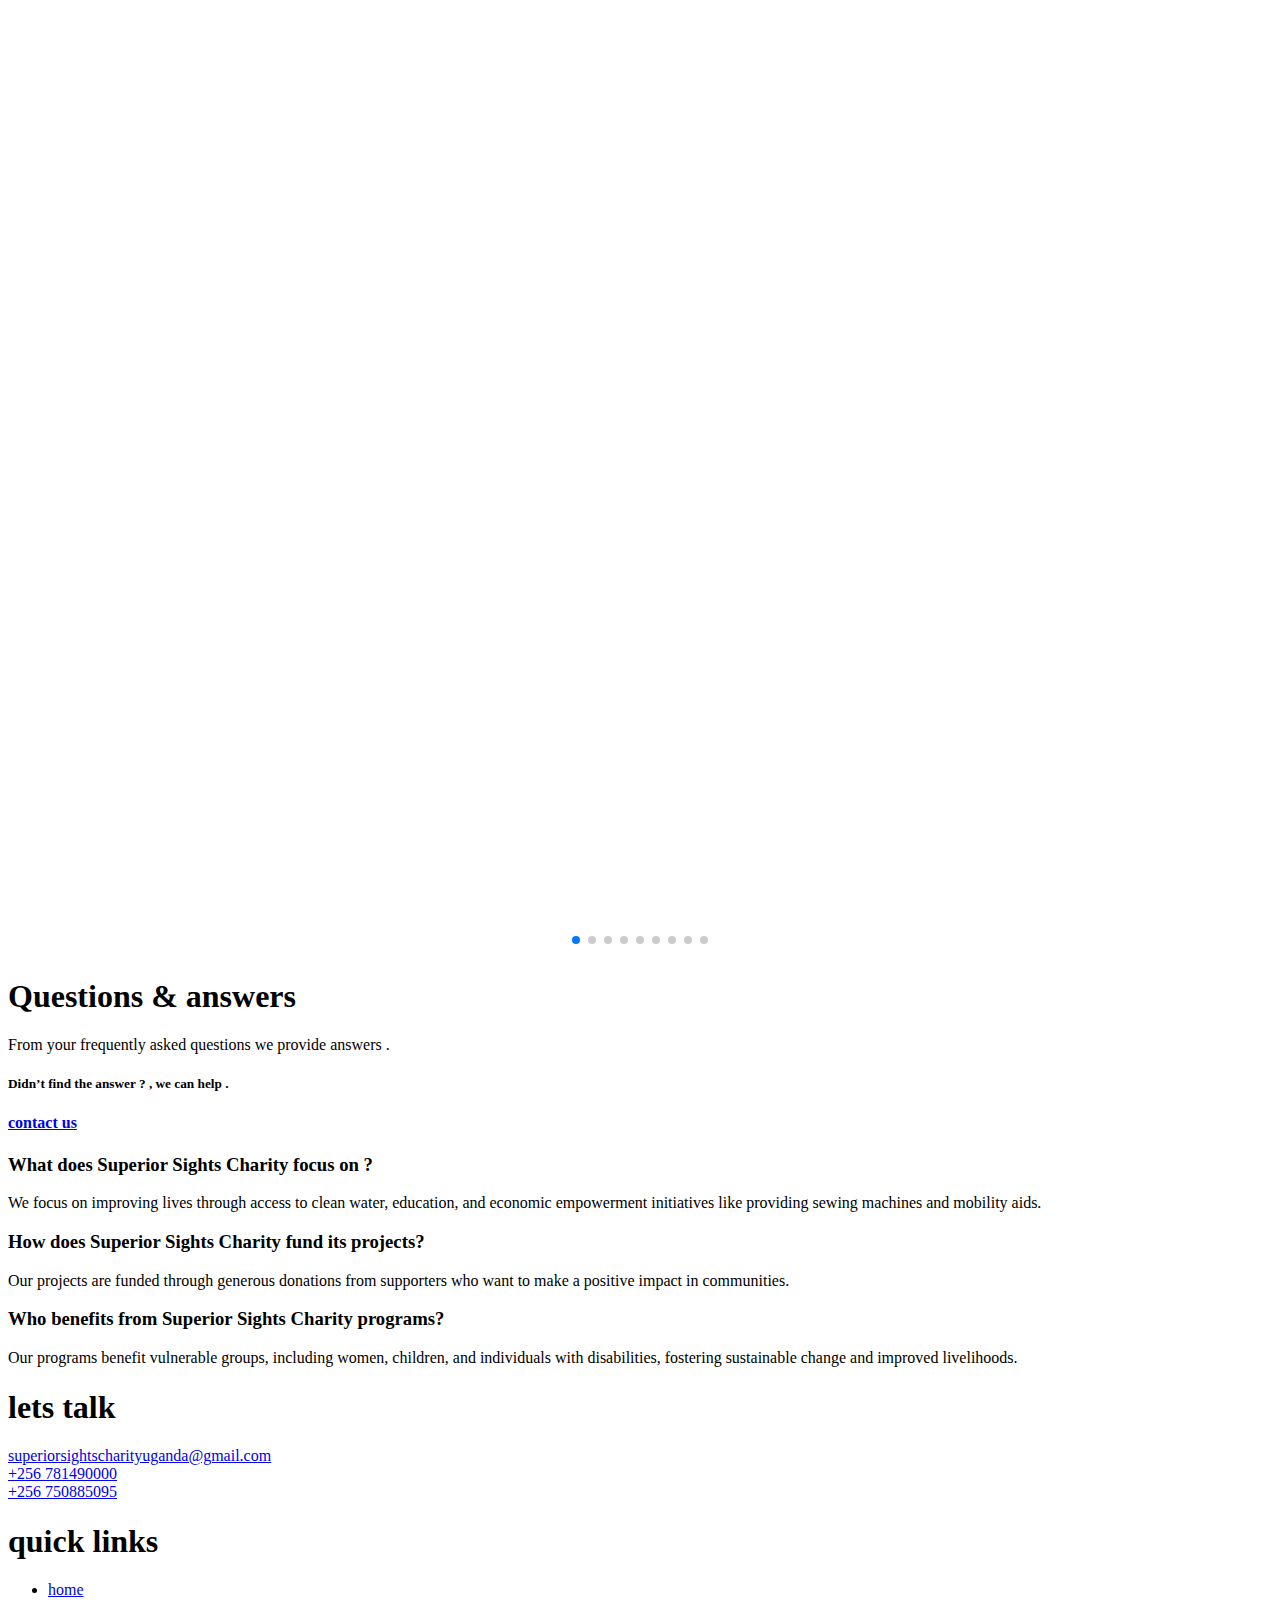
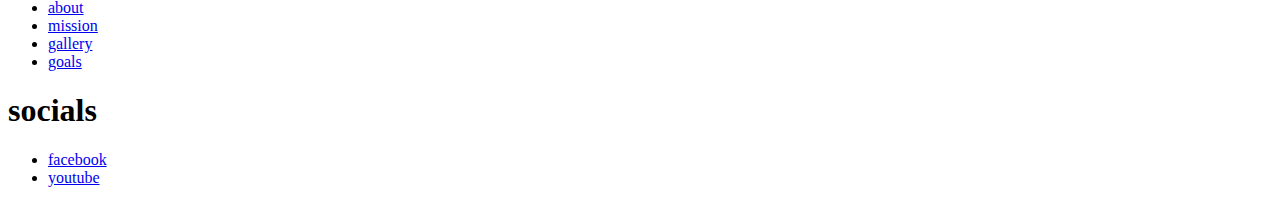
==== commit af54adf8: "WEBSITE IS LIVE" ====
--- a/index.html
+++ b/index.html
@@ -1,272 +1,271 @@
+<!DOCTYPE html>
 <html lang="en">
-  <head>
-    <meta charset="UTF-8" />
-    <meta name="viewport" content="width=device-width, initial-scale=1.0" />
-    <title>Superior Sights Charity</title>
-    <link rel="stylesheet" href="./style.css" />
+
+<head>
+    <meta charset="UTF-8">
+    <meta name="viewport" content="width=device-width, initial-scale=1.0">
+    <title>superior sights charity organization</title>
+    <link rel="stylesheet" href="index.css">
     <link rel="stylesheet" href="https://cdn.jsdelivr.net/npm/swiper@11/swiper-bundle.min.css" />
-  </head>
-  <body>
-    <section class="hero-main">
-      <div class="hero">
-        <header class="nav-items">
-          <img src="./icons/Vector.png" alt="logo" />
-          <nav class="nav-links">
-            <a href="#">home</a>
-            <a href="#about">about</a>
-            <a href="#projects">projects</a>
-            <a href="#archievements">archievements</a>
-            <a class="hide" href="#contact">contact</a>
-          </nav>
-          <h4 class="hide-btn"><a href="#contact">conatct</a></h4>
+    <script src="https://cdn.jsdelivr.net/npm/gsap@3.12.7/dist/gsap.min.js"></script>
+</head>
+
+<body>
+    <section class="home" id="home">
+        <div class="blend"></div>
+        <header>
+            <nav class="nav-items">
+                <div class="logo">
+                    <a href="#">
+                        <img src="./images/logo.png" alt="">
+                    </a>
+                </div>
+                <ul class="nav-links">
+                    <li class="link"><a href="#home">home</a></li>
+                    <li class="link"><a href="#about">about</a></li>
+                    <li class="link"><a href="#accomplishments">accomplishments</a></li>
+                    <li class="link"><a href="#gallery">gallery</a></li>
+                    <li class="link"><a href="#faqs">faqs</a></li>
+                    <li class="close link"><a href="#contact">contact</a></li>
+                    <li class="close link" id="close">close</li>
+                </ul>
+                <div id="burger">
+                    <div class="line1"></div>
+                    <div class="line2"></div>
+                    <div class="line3"></div>
+                </div>
+                <h4><a href="#contact" class="contact">contact us</a></h4>
+            </nav>
         </header>
-        <div class="welcomeTxt">
-          <p>
-            <span>Superior Sights Charity organization</span>
-            <br>
-            Building Bright Futures 
-            to be the catalyst <br /> of change .
-          </p>
-        </div>
-      </div>
-    </section>
-    <!-- <section class="section-one">
-      <div class="textt">
-        <p>
-          Unlocking Big Impact <br />
-          Small Efforts, Boundless Change
-        </p>
-      </div>
-      <div class="swiper mySwiper">
-        <div class="swiper-wrapper">
-          <div class="swiper-slide">
-            <img src="./images/WATER DONATION.JPG" alt="">
-          </div>
-          <div class="swiper-slide">
-            <img src="./images/WOMEN DONATION.png" alt="">
-          </div>
-          <div class="swiper-slide">
-            <img src="./images/bigFood.jpg" alt="">
-          </div>
-          <div class="swiper-slide">
-            <img src="./images/people.jpeg" alt="">
-          </div>
-          <div class="swiper-slide">
-            <img src="./images/13.JPG" alt="">
-          </div>
-          <div class="swiper-slide">
-            <img src="./images/33.JPG" alt="">
-          </div>
-          <div class="swiper-slide">
-            <img src="./images/DONATION.png" alt="">
-          </div>
-          <div class="swiper-slide">
-            <img src="./images/FOOD DONATION.png" alt="">
-          </div>
-
-          <div class="swiper-slide">
-            <img src="./images/FOODDONATIONSS.JPG" alt="">
-          </div>
-          <div class="swiper-slide">
-            <img src="./images/FOODDONATIONSSSS.JPG" alt="">
-          </div>
-        </div>
-        <div class="swiper-button-next"></div>
-        <div class="swiper-button-prev"></div>
-        <div class="swiper-pagination"></div>
-      </div>
-    </section> -->
-    <section class="about-Us" id="about">
-      <div class="images">
-        <div class="item-one"></div>
-        <div class="item-two"></div>
-        <div class="item-three"></div>
-      </div>
-      <div class="side-text" >
-        <h1>about us</h1>
-        <p>
-          Superior sights organization is a catalyst for change, transcending
-          barriers of religion, tribe, and color. Through the provision of food,
-          shelter, and more, we have unlocked new opportunities for diverse
-          individuals across Uganda
-        </p>
-        <h4><a href="#contact">contact us</a></h4>
-      </div>
-    </section>
-    <section class="community">
-      <div class="header-text">
-        <p>
-          Join our community and be part of <br />
-          a positive change in the world, with over
-        </p>
-        <h4>132000+</h4>
-        <h5><a href="#">join community</a></h5>
-      </div>
-      <div class="imageSlider">
-        <div class="small small-one"></div>
-        <div class="big big-one"></div>
-        <div class="small small-two"></div>
-        <div class="big big-two"></div>
-        <div class="small small-three"></div>
-      </div>
-    </section>
-    <section class="goals">
-      <h1>our goals</h1>
-      <div class="goals-content">
-        <div class="goal-card">
-          <div class="goal-header">
-            <div class="icon">
-              <svg width="30px" height="30px" viewBox="0 0 64 64" data-name="Layer 1" id="Layer_1" xmlns="http://www.w3.org/2000/svg"><defs><style>.cls-1{fill:#504e4e;}</style></defs><title/><path class="cls-1" d="M30.51,53.79A20.7,20.7,0,1,1,51.21,33.1,20.72,20.72,0,0,1,30.51,53.79Zm0-39.39a18.7,18.7,0,1,0,18.7,18.7A18.72,18.72,0,0,0,30.51,14.4Z"/><path class="cls-1" d="M30.51,45.79A12.7,12.7,0,1,1,43.21,33.1,12.71,12.71,0,0,1,30.51,45.79Zm0-23.39a10.7,10.7,0,1,0,10.7,10.7A10.71,10.71,0,0,0,30.51,22.4Z"/><path class="cls-1" d="M30.51,37.79a4.7,4.7,0,1,1,4.7-4.69A4.7,4.7,0,0,1,30.51,37.79Zm0-7.39a2.7,2.7,0,1,0,2.7,2.7A2.7,2.7,0,0,0,30.51,30.4Z"/><path class="cls-1" d="M30.51,34.1a1,1,0,0,1-.71-.29,1,1,0,0,1,0-1.42l16-16V11.21a1,1,0,0,1,2,0v5.6a1,1,0,0,1-.29.71L31.22,33.81A1,1,0,0,1,30.51,34.1Z"/><path class="cls-1" d="M53.19,17.81h-6.4a1,1,0,1,1,0-2h6.4a1,1,0,1,1,0,2Z"/></svg>
-            </div>
-            <h4>Combating Poverty</h4>
-          </div>
-          <div class="goal-text">
+        <div class="centerText">
+            <h1>Superior sights charity
+                organization .</h1>
+            <p>At Superior Sights Charity, we believe in the power of unity and compassion to create a better world. Our
+                mission is to uplift underprivileged communities by providing access to education, healthcare, and
+                sustainable resources. Through collaborative efforts, we aim to inspire hope, foster resilience, and
+                promote equality.</p>
+        </div>
+    </section>
+    <section class="impact">
+        <div class="impactText">
+            <h1>
+                Unlocking Big Impact 
+                Small Efforts, <span>
+                    Boundless Change
+                </span>
+            </h1>
             <p>
-              We aim to reduce poverty by addressing its root causes and empowering communities through sustainable development programs and impactful small projects. We strive to improve lives through sustainable initiatives.
+                At Superior Sights Charity, we believe in the power of unity and compassion to create a better world.
+                Our mission is to uplift underprivileged communities by providing access to education, healthcare, and
+                sustainable resources. Through collaborative efforts, we aim to inspire hope, foster resilience, and
+                promote equality.
             </p>
-          </div>
-        </div>
-        <div class="goal-card">
-          <div class="goal-header">
-            <div class="icon">
-              <svg width="30px" height="30px" viewBox="0 0 24 24" fill="none" xmlns="http://www.w3.org/2000/svg">
-                <path d="M12 5.50063L11.4596 6.02073C11.463 6.02421 11.4664 6.02765 11.4698 6.03106L12 5.50063ZM8.96173 18.9109L8.49742 19.4999L8.96173 18.9109ZM15.0383 18.9109L14.574 18.3219L15.0383 18.9109ZM7.00061 16.4209C6.68078 16.1577 6.20813 16.2036 5.94491 16.5234C5.68169 16.8432 5.72758 17.3159 6.04741 17.5791L7.00061 16.4209ZM2.34199 13.4115C2.54074 13.7749 2.99647 13.9084 3.35988 13.7096C3.7233 13.5108 3.85677 13.0551 3.65801 12.6917L2.34199 13.4115ZM13.4698 8.03034C13.7627 8.32318 14.2376 8.32309 14.5304 8.03014C14.8233 7.7372 14.8232 7.26232 14.5302 6.96948L13.4698 8.03034ZM2.75 9.1371C2.75 6.98623 3.96537 5.18252 5.62436 4.42419C7.23607 3.68748 9.40166 3.88258 11.4596 6.02073L12.5404 4.98053C10.0985 2.44352 7.26409 2.02539 5.00076 3.05996C2.78471 4.07292 1.25 6.42503 1.25 9.1371H2.75ZM8.49742 19.4999C9.00965 19.9037 9.55955 20.3343 10.1168 20.6599C10.6739 20.9854 11.3096 21.25 12 21.25V19.75C11.6904 19.75 11.3261 19.6293 10.8736 19.3648C10.4213 19.1005 9.95208 18.7366 9.42605 18.3219L8.49742 19.4999ZM15.5026 19.4999C16.9292 18.3752 18.7528 17.0866 20.1833 15.4758C21.6395 13.8361 22.75 11.8026 22.75 9.1371H21.25C21.25 11.3345 20.3508 13.0282 19.0617 14.4798C17.7469 15.9603 16.0896 17.1271 14.574 18.3219L15.5026 19.4999ZM22.75 9.1371C22.75 6.42503 21.2153 4.07292 18.9992 3.05996C16.7359 2.02539 13.9015 2.44352 11.4596 4.98053L12.5404 6.02073C14.5983 3.88258 16.7639 3.68748 18.3756 4.42419C20.0346 5.18252 21.25 6.98623 21.25 9.1371H22.75ZM14.574 18.3219C14.0479 18.7366 13.5787 19.1005 13.1264 19.3648C12.6739 19.6293 12.3096 19.75 12 19.75V21.25C12.6904 21.25 13.3261 20.9854 13.8832 20.6599C14.4405 20.3343 14.9903 19.9037 15.5026 19.4999L14.574 18.3219ZM9.42605 18.3219C8.63014 17.6945 7.82129 17.0963 7.00061 16.4209L6.04741 17.5791C6.87768 18.2624 7.75472 18.9144 8.49742 19.4999L9.42605 18.3219ZM3.65801 12.6917C3.0968 11.6656 2.75 10.5033 2.75 9.1371H1.25C1.25 10.7746 1.66995 12.1827 2.34199 13.4115L3.65801 12.6917ZM11.4698 6.03106L13.4698 8.03034L14.5302 6.96948L12.5302 4.97021L11.4698 6.03106Z" fill="#504e4e"/>
-                </svg>
-            </div>
-            <h4>Basic Needs for the Vulnerable</h4>
-          </div>
-          <div class="goal-text">
-            <p>
-              We work to provide essentials such as health, education, water, clothing, and food to poor orphans and needy families by partnering with organizations to enhance services. We strive to improve lives through sustainable initiatives.
-            </p>
-          </div>
-        </div>
-        <div class="goal-card">
-          <div class="goal-header">
-            <div class="icon">
-              <svg width="30px" height="30px" viewBox="0 0 24 24" fill="none" xmlns="http://www.w3.org/2000/svg">
-                <path d="M22 9L12 4L2 9L12 14L22 9ZM22 9V15M19 10.5V16.5L12 20L5 16.5V10.5" stroke="#504e4e" stroke-width="2" stroke-linecap="round" stroke-linejoin="round"/>
-                </svg>
-            </div>
-            <h4>Supporting Students, Orphans</h4>
-          </div>
-          <div class="goal-text">
-            <p>
-              Our efforts include sponsoring disadvantaged students, orphans, and families to ensure they have access to essential resources for their growth and well-being. We strive to improve lives through sustainable initiatives.
-            </p>
-          </div>
-        </div>
-        <div class="goal-card">
-          <div class="goal-header">
-            <div class="icon">
-              <svg width="30px" height="30px" viewBox="0 0 512 512" version="1.1" xmlns="http://www.w3.org/2000/svg" xmlns:xlink="http://www.w3.org/1999/xlink">
-                <g id="Page-1" stroke="none" stroke-width="1" fill="none" fill-rule="evenodd">
-                    <g id="icon" fill="#504e4e" transform="translate(42.666667, 64.000000)">
-                        <path d="M320,1.42108547e-14 L320,85.333 L405.333333,85.3333333 L405.333,341.333 L426.666667,341.333333 L426.666667,384 L320,383.999 L320,384 L106.666667,384 L106.666,383.999 L3.55271368e-14,384 L3.55271368e-14,341.333333 L21.333,341.333 L21.3333333,149.333333 L106.666,149.333 L106.666667,1.42108547e-14 L320,1.42108547e-14 Z M277.333333,42.6666667 L149.333333,42.6666667 L149.333333,341.333333 L192,341.333333 L192,277.333333 L234.666667,277.333333 L234.666667,341.333333 L277.333333,341.333333 L277.333333,42.6666667 Z M362.666667,128 L320,128 L320,341.333333 L362.666667,341.333333 L362.666667,128 Z M106.666667,192 L64,192 L64,341.333333 L106.666667,341.333333 L106.666667,192 Z M234.666667,170.666667 L234.666667,213.333333 L192,213.333333 L192,170.666667 L234.666667,170.666667 Z M234.666667,85.3333333 L234.666667,128 L192,128 L192,85.3333333 L234.666667,85.3333333 Z" id="Combined-Shape">
-            </path>
-                    </g>
-                </g>
-            </svg>
-            </div>
-            <h4>Building Vital Infrastructure</h4>
-          </div>
-          <div class="goal-text">
-            <p>
-              Our initiatives focus on constructing mosques, schools, and health centers to strengthen communities and support long-term development. We strive to improve lives through sustainable initiatives.
-            </p>
-          </div>
-        </div>
-        <div class="goal-card">
-          <div class="goal-header">
-            <div class="icon">
-              <svg width="30px" height="30px" viewBox="0 0 24 24" fill="none" xmlns="http://www.w3.org/2000/svg">
-                <path d="M9.16006 10.87C9.06006 10.86 8.94006 10.86 8.83006 10.87C6.45006 10.79 4.56006 8.84 4.56006 6.44C4.56006 3.99 6.54006 2 9.00006 2C11.4501 2 13.4401 3.99 13.4401 6.44C13.4301 8.84 11.5401 10.79 9.16006 10.87Z" stroke="#292D32" stroke-width="1.5" stroke-linecap="round" stroke-linejoin="round"/>
-                <path d="M16.41 4C18.35 4 19.91 5.57 19.91 7.5C19.91 9.39 18.41 10.93 16.54 11C16.46 10.99 16.37 10.99 16.28 11" stroke="#504e4e" stroke-width="1.5" stroke-linecap="round" stroke-linejoin="round"/>
-                <path d="M4.15997 14.56C1.73997 16.18 1.73997 18.82 4.15997 20.43C6.90997 22.27 11.42 22.27 14.17 20.43C16.59 18.81 16.59 16.17 14.17 14.56C11.43 12.73 6.91997 12.73 4.15997 14.56Z" stroke="#504e4e" stroke-width="1.5" stroke-linecap="round" stroke-linejoin="round"/>
-                <path d="M18.3401 20C19.0601 19.85 19.7401 19.56 20.3001 19.13C21.8601 17.96 21.8601 16.03 20.3001 14.86C19.7501 14.44 19.0801 14.16 18.3701 14" stroke="#504e4e" stroke-width="1.5" stroke-linecap="round" stroke-linejoin="round"/>
-                </svg>
-            </div>
-            <h4>Education and Talent Development</h4>
-          </div>
-          <div class="goal-text">
-            <p>
-              We are dedicated to caring for communities by promoting education, developing talents, and nurturing skills to unlock the full potential of individuals. We strive to improve lives through sustainable initiatives.
-            </p>
-          </div>
-        </div>
-        <div class="goal-card">
-          <div class="goal-header">
-            <div class="icon">
-              <svg width="30px" height="30px" viewBox="0 0 24 24" fill="none" xmlns="http://www.w3.org/2000/svg">
-                <path fill-rule="evenodd" clip-rule="evenodd" d="M15.583 1.41995C16.895 1.86149 17.7501 3.09602 17.7501 4.71455C17.7501 5.73209 17.1716 6.66866 16.527 7.41588C15.8644 8.184 15.0257 8.8733 14.2921 9.40806C14.2607 9.43097 14.2295 9.45375 14.1986 9.47635C13.4866 9.99659 12.8992 10.4258 12.0001 10.4258C11.1009 10.4258 10.5135 9.99659 9.80154 9.47634C9.77061 9.45374 9.73944 9.43097 9.708 9.40805C8.97441 8.87329 8.13575 8.18399 7.47311 7.41587C6.82851 6.66865 6.25006 5.73209 6.25006 4.71456C6.25006 3.09603 7.10508 1.8615 8.41713 1.41996C9.5362 1.04335 10.8388 1.29193 12.0001 2.13723C13.1613 1.29193 14.4639 1.04335 15.583 1.41995ZM15.1046 2.84161C14.4525 2.62218 13.4802 2.76414 12.5076 3.65812C12.2206 3.92189 11.7795 3.92189 11.4925 3.65812C10.5199 2.76414 9.5476 2.62218 8.89556 2.84161C8.27008 3.0521 7.75006 3.65592 7.75006 4.71456C7.75006 5.18213 8.03458 5.77033 8.60889 6.43607C9.16518 7.08091 9.90138 7.69278 10.5916 8.19592C11.4347 8.81053 11.6351 8.92578 12.0001 8.92578C12.365 8.92578 12.5654 8.81054 13.4085 8.19593C14.0987 7.69279 14.8349 7.08093 15.3912 6.43609C15.9655 5.77034 16.2501 5.18213 16.2501 4.71455C16.2501 3.65592 15.73 3.0521 15.1046 2.84161ZM8.68397 14.448C10.5498 14.0865 12.5471 14.1676 14.1633 15.1316C14.3903 15.267 14.6031 15.4357 14.7888 15.6442C15.1646 16.0664 15.3588 16.5911 15.3679 17.1172C15.5592 16.9938 15.7508 16.8568 15.9454 16.7098L17.7526 15.3446C18.6572 14.6613 19.9718 14.6612 20.8765 15.3443C21.7125 15.9755 22.0457 17.1083 21.4473 18.0675C21.022 18.7493 20.3815 19.6922 19.7296 20.296C19.0707 20.9063 18.1329 21.4194 17.4236 21.7618C16.5621 22.1776 15.6316 22.4075 14.7269 22.5539C12.8777 22.8532 10.9535 22.8074 9.12505 22.4308C8.19064 22.2382 7.21961 22.1382 6.25999 22.1382H4.00006C3.58585 22.1382 3.25006 21.8024 3.25006 21.3882C3.25006 20.974 3.58585 20.6382 4.00006 20.6382H6.25999C7.3221 20.6382 8.39454 20.7487 9.42772 20.9616C11.0798 21.302 12.8202 21.343 14.4872 21.0732C15.3161 20.939 16.0901 20.7398 16.7715 20.4109C17.4549 20.081 18.2233 19.6466 18.7104 19.1955C19.2029 18.7393 19.7541 17.9477 20.1747 17.2736C20.3016 17.0701 20.284 16.7765 19.9727 16.5414C19.6029 16.2622 19.0264 16.2623 18.6567 16.5415L16.8496 17.9067C16.1281 18.4516 15.2402 19.0347 14.1388 19.2103C14.0276 19.2281 13.9119 19.2443 13.7918 19.2586C13.7345 19.2689 13.6749 19.2758 13.6133 19.2781C13.051 19.334 12.3998 19.347 11.6813 19.2791C11.2689 19.2402 10.9662 18.8743 11.0051 18.4619C11.0441 18.0495 11.41 17.7468 11.8223 17.7858C12.4498 17.845 13.0127 17.8319 13.4903 17.7829C13.5 17.7819 13.5096 17.7809 13.5192 17.7799C13.5392 17.7683 13.5697 17.7472 13.6096 17.7122C13.9291 17.4334 13.9576 16.9665 13.6684 16.6416C13.5951 16.5593 13.5049 16.4854 13.3949 16.4198C12.2138 15.7153 10.6363 15.5976 8.96927 15.9206C7.31174 16.2417 5.66497 16.9815 4.43392 17.8545C4.09604 18.0941 3.6279 18.0144 3.38828 17.6766C3.14867 17.3387 3.22833 16.8706 3.5662 16.6309C4.96457 15.6393 6.80866 14.8113 8.68397 14.448Z" fill="#504e4e"/>
-                </svg>
-            </div>
-            <h4>Offering Humanitarian Assistance</h4>
-          </div>
-          <div class="goal-text">
-            <p>
-              Our initiatives focus on constructing mosques, schools, and health centers to strengthen communities and support long-term development. We strive to improve lives through sustainable initiatives.
-            </p>
-          </div>
-        </div>
-        <div class="goal-card">
-          <div class="goal-header">
-            <div class="icon">
-              <svg width="30px" height="30px" viewBox="0 0 24 24" fill="none" xmlns="http://www.w3.org/2000/svg">
-                <path d="M21 12C21 16.9706 16.9706 21 12 21C7.02944 21 3 16.9706 3 12C3 7.02944 7.02944 3 12 3C16.9706 3 21 7.02944 21 12Z" stroke="#323232" stroke-width="2"/>
-                <path d="M3.5 11H6C7.10457 11 8 11.8954 8 13V13C8 14.1046 8.89543 15 10 15V15C11.1046 15 12 15.8954 12 17V20.5" stroke="#504e4e" stroke-width="2" stroke-linecap="round" stroke-linejoin="round"/>
-                <path d="M8 4V5C8 6.10457 8.89543 7 10 7H10.1459C11.1699 7 12 7.83011 12 8.8541V8.8541C12 9.55638 12.3968 10.1984 13.0249 10.5125L13.1056 10.5528C13.6686 10.8343 14.3314 10.8343 14.8944 10.5528L14.9751 10.5125C15.6032 10.1984 16 9.55638 16 8.8541V8.8541C16 7.83011 16.8301 7 17.8541 7H19.5" stroke="#323232" stroke-width="2" stroke-linecap="round" stroke-linejoin="round"/>
-                <path d="M16 19.5V17C16 15.8954 16.8954 15 18 15H20" stroke="#504e4e" stroke-width="2" stroke-linecap="round" stroke-linejoin="round"/>
-                </svg>
-            </div>
-            <h4>Strengthening Global Partnerships</h4>
-          </div>
-          <div class="goal-text">
-            <p>
-              We prioritize collaboration by building strong partnerships between African communities and global entities to foster mutual growth and understanding. We strive to improve lives through sustainable initiatives.
-            </p>
-          </div>
-        </div>
-        <div class="goal-card">
-          <div class="goal-header">
-            <div class="icon">
-              <svg width="30px" height="30px" viewBox="0 0 512 512" version="1.1" xml:space="preserve" xmlns="http://www.w3.org/2000/svg" xmlns:xlink="http://www.w3.org/1999/xlink">
-                <g id="Layer_1"/>
-                <g id="Layer_2">
-                <g>
-                <path class="st0" d="M132.56,54.6c-19.51,18.23-30.25,43.18-30.25,70.28c0,26.7,10.17,54.87,27.92,77.28    c19.77,24.98,45.62,38.74,72.79,38.74s53.02-13.76,72.79-38.74c17.74-22.42,27.92-50.59,27.92-77.28    c0-27.1-10.74-52.05-30.25-70.28c-18.71-17.48-43.73-27.1-70.45-27.1S151.26,37.13,132.56,54.6z M271.71,124.88    c0,38.06-30.65,84.02-68.7,84.02s-68.7-45.96-68.7-84.02c0-18.13,7.14-34.79,20.1-46.9c12.76-11.92,30.02-18.49,48.6-18.49    s35.84,6.57,48.6,18.49C264.57,90.09,271.71,106.75,271.71,124.88z"/>
-                <path class="st0" d="M373.27,284.57c-11.18,0-22.01,1.8-32.36,5.36c-3.3-3.78-6.89-7.42-10.76-10.88    c-8.47-7.59-18.2-14.29-28.91-19.92c-5.28-2.78-10.93-5.36-16.81-7.67c-4.64-1.82-9.86-1.38-14.12,1.2    c-20.83,12.58-44.1,19.23-67.31,19.23s-46.48-6.65-67.31-19.23c-4.26-2.57-9.48-3.02-14.11-1.2c-5.85,2.29-11.5,4.87-16.8,7.66    c-24.5,12.87-43.83,31.52-54.44,52.51c-10.38,20.53-13.72,45.13-10.19,75.21c3.86,32.96,8.97,61.02,15.61,85.79    c1.88,6.99,8.21,11.86,15.45,11.86H334.8c3.98,0,7.68-1.47,10.52-3.96c9.02,2.63,18.37,3.96,27.95,3.96    c55.12,0,99.96-44.84,99.96-99.96C473.23,329.42,428.39,284.57,373.27,284.57z M83.68,452.5c-4.81-20.35-8.68-43.18-11.75-69.37    c-2.81-23.98-0.59-42.1,6.97-57.06c7.63-15.11,22.11-28.82,40.77-38.63c2.16-1.14,4.39-2.23,6.68-3.27    c23.95,12.92,50.28,19.72,76.64,19.72c26.36,0,52.69-6.79,76.64-19.71c2.3,1.05,4.54,2.14,6.7,3.28    c8.39,4.41,15.95,9.6,22.48,15.46c1.01,0.9,2,1.82,2.96,2.75c-0.18,0.14-0.36,0.29-0.54,0.43c-0.3,0.24-0.6,0.48-0.9,0.72    c-0.55,0.45-1.1,0.9-1.64,1.35c-0.29,0.24-0.57,0.48-0.86,0.73c-0.59,0.51-1.17,1.02-1.75,1.54c-0.21,0.19-0.43,0.38-0.64,0.58    c-0.78,0.72-1.56,1.45-2.32,2.19c-0.11,0.11-0.23,0.23-0.34,0.34c-0.64,0.63-1.27,1.27-1.89,1.92c-0.24,0.25-0.47,0.5-0.71,0.75    c-0.5,0.53-0.99,1.06-1.47,1.6c-0.25,0.28-0.5,0.55-0.74,0.83c-0.48,0.54-0.95,1.09-1.41,1.64c-0.22,0.26-0.44,0.53-0.66,0.79    c-0.55,0.67-1.09,1.35-1.63,2.04c-0.11,0.15-0.23,0.29-0.34,0.44c-0.65,0.84-1.28,1.69-1.9,2.55c-0.15,0.2-0.29,0.41-0.43,0.62    c-0.47,0.66-0.92,1.32-1.37,1.98c-0.2,0.29-0.39,0.58-0.58,0.88c-0.39,0.6-0.78,1.2-1.17,1.81c-0.19,0.31-0.38,0.61-0.57,0.92    c-0.39,0.64-0.77,1.28-1.15,1.93c-0.16,0.27-0.31,0.53-0.47,0.8c-1.04,1.83-2.03,3.7-2.95,5.6c-0.13,0.27-0.26,0.55-0.39,0.83    c-0.32,0.68-0.64,1.37-0.95,2.06c-0.15,0.33-0.29,0.67-0.44,1c-0.29,0.66-0.56,1.32-0.83,1.98c-0.14,0.33-0.27,0.66-0.4,0.99    c-0.29,0.74-0.57,1.48-0.85,2.22c-0.09,0.25-0.19,0.5-0.28,0.76c-0.36,1-0.71,2.01-1.03,3.02c-0.05,0.16-0.1,0.32-0.15,0.48    c-0.27,0.85-0.53,1.7-0.78,2.56c-0.1,0.33-0.19,0.67-0.28,1c-0.19,0.7-0.38,1.4-0.56,2.1c-0.09,0.37-0.19,0.74-0.27,1.11    c-0.17,0.7-0.33,1.41-0.49,2.11c-0.08,0.35-0.15,0.69-0.23,1.04c-0.18,0.85-0.34,1.71-0.5,2.57c-0.04,0.2-0.08,0.39-0.11,0.59    c-0.18,1.06-0.35,2.12-0.5,3.19c-0.04,0.28-0.07,0.57-0.11,0.85c-0.1,0.79-0.2,1.57-0.29,2.36c-0.04,0.38-0.08,0.76-0.11,1.15    c-0.07,0.71-0.13,1.43-0.19,2.14c-0.03,0.39-0.06,0.79-0.08,1.18c-0.05,0.75-0.09,1.5-0.12,2.26c-0.01,0.34-0.03,0.69-0.04,1.03    c-0.04,1.09-0.06,2.19-0.06,3.29c0,19.18,5.46,37.83,15.77,53.91c0.73,1.14,1.49,2.26,2.27,3.37c0.23,0.33,0.48,0.66,0.71,0.99    c0.56,0.79,1.14,1.56,1.73,2.33c0.27,0.35,0.54,0.7,0.81,1.05c0.64,0.82,1.3,1.62,1.96,2.42c0.2,0.24,0.4,0.49,0.61,0.73    c0.87,1.02,1.76,2.03,2.67,3.01c0.04,0.05,0.08,0.1,0.13,0.14H83.68z M373.27,452.5c-10.31,0-20.21-2.25-29.42-6.68    c-23.42-11.26-38.55-35.32-38.55-61.28c0-1.62,0.06-3.23,0.17-4.83c1.67-23.97,15.7-45.14,37.47-56.01    c9.45-4.73,19.66-7.13,30.33-7.13c37.47,0,67.96,30.49,67.96,67.97C441.23,422.01,410.74,452.5,373.27,452.5z"/>
-                <path class="st0" d="M399.2,368.54h-9.93v-9.93c0-8.84-7.16-16-16-16s-16,7.16-16,16v9.93h-9.93c-8.84,0-16,7.16-16,16    s7.16,16,16,16h9.93v9.93c0,8.84,7.16,16,16,16s16-7.16,16-16v-9.93h9.93c8.84,0,16-7.16,16-16S408.03,368.54,399.2,368.54z"/>
-                </g>
-                </g>
-                </svg>
-            </div>
-            <h4>Empowering Women and Youth</h4>
-          </div>
-          <div class="goal-text">
-            <p>
-              We are committed to empowering women and youth by creating opportunities for skill development, education, and entrepreneurship. Our initiatives focus on fostering self-reliance and unlocking their potential.
-            </p>
-          </div>
-        </div>
-      </div>
-    </section>
-    <section class="mission"id="archievements">
-      <div class="mission-text">
-        <h1>Our Mission</h1>
-        <p>
-          Superior Sights Charity Uganda's mission is to build a better future
-          for the people of Uganda. Their main goal is to create a school,
-          empowering children to escape poverty through education. They believe
-          every poor child deserves a chance, and donations play a crucial role
-          in their efforts to make a significant impact in disadvantaged
-          communities. By supporting their cause, you can make a difference in
-          putting poor children back in school. Join them in their journey to
-          unlock the potential of children and uplift poor communities in
-          Uganda.
-        </p>
-      </div>
-      <h2>Achievements</h2>
+        </div>
+        <div class="image">
+        </div>
+    </section>
+    <section class="about" id="about">
+        <div class="aboutContainer">
+            <div class="aboutSideImages">
+                <div class="imgOne small"></div>
+                <div class="imgMain"></div>
+                <div class="imgOne smallTwo"></div>
+            </div>
+            <div class="aboutText">
+                <h1>about us</h1>
+                <p>
+                    Superior sights organization is a catalyst for change, transcending barriers of religion, tribe, and color. Through the provision of food, shelter, and more, we have unlocked new opportunities for diverse individuals across Uganda
+                </p>
+                <h4 class="communityBtn"><a href="#">join community</a></h4>
+            </div>
+        </div>
+    </section>
+    <section class="mission" id="mission">
+        <div class="missionContainer">
+            <h1>mission</h1>
+            <p>Superior Sights Charity Uganda's mission is to build a better future for the people of Uganda. Their main goal is to create a school, empowering children to escape poverty through education. They believe every poor child deserves a chance, and donations play a crucial role in their efforts to make a significant impact in disadvantaged communities. By supporting their cause, you can make a difference in putting poor children back in school. Join them in their journey to unlock the potential of children and uplift poor communities in Uganda.</p>
+        </div>
+    </section>
+    <section class="Vision" id="vision">
+        <h1>Vision</h1>
+        <p>Superior Sights Charity Uganda envisions a future where every child, regardless of their background, has access to quality education and the opportunity to thrive. They aspire to create self-sustaining communities empowered by knowledge, where poverty is replaced with prosperity and hope. By fostering partnerships and promoting education, they aim to transform Uganda into a nation where every child’s potential is realized, and no community is left behind.</p>
+        <h4 class="communityBtn"><a href="#">join community</a></h4>
+    </section>
+    <section class="goals" id="goals">
+        <h1>our goals</h1>
+        <p class="start">swipe to start</p>
+        <div class="goalsContainer">
+            <div class="swiper mySwiper">
+                <div class="swiper-wrapper">
+                  <div class="swiper-slide">
+                    <div class="goal-card">
+                        <div class="goal-header">
+                          <div class="icon">
+                            <svg width="30px" height="30px" viewBox="0 0 64 64" data-name="Layer 1" id="Layer_1" xmlns="http://www.w3.org/2000/svg"><defs><style>.cls-1{fill:#504e4e;}</style></defs><title/><path class="cls-1" d="M30.51,53.79A20.7,20.7,0,1,1,51.21,33.1,20.72,20.72,0,0,1,30.51,53.79Zm0-39.39a18.7,18.7,0,1,0,18.7,18.7A18.72,18.72,0,0,0,30.51,14.4Z"/><path class="cls-1" d="M30.51,45.79A12.7,12.7,0,1,1,43.21,33.1,12.71,12.71,0,0,1,30.51,45.79Zm0-23.39a10.7,10.7,0,1,0,10.7,10.7A10.71,10.71,0,0,0,30.51,22.4Z"/><path class="cls-1" d="M30.51,37.79a4.7,4.7,0,1,1,4.7-4.69A4.7,4.7,0,0,1,30.51,37.79Zm0-7.39a2.7,2.7,0,1,0,2.7,2.7A2.7,2.7,0,0,0,30.51,30.4Z"/><path class="cls-1" d="M30.51,34.1a1,1,0,0,1-.71-.29,1,1,0,0,1,0-1.42l16-16V11.21a1,1,0,0,1,2,0v5.6a1,1,0,0,1-.29.71L31.22,33.81A1,1,0,0,1,30.51,34.1Z"/><path class="cls-1" d="M53.19,17.81h-6.4a1,1,0,1,1,0-2h6.4a1,1,0,1,1,0,2Z"/></svg>
+                          </div>
+                          <h4>Combating Poverty</h4>
+                        </div>
+                        <div class="goal-text">
+                          <p>
+                            We aim to reduce poverty by addressing its root causes and empowering communities through sustainable development programs and impactful small projects. We strive to improve lives through sustainable initiatives.
+                          </p>
+                        </div>
+                      </div>
+                  </div>
+                  <div class="swiper-slide">
+                    <div class="goal-card">
+                        <div class="goal-header">
+                          <div class="icon">
+                            <svg width="30px" height="30px" viewBox="0 0 24 24" fill="none" xmlns="http://www.w3.org/2000/svg">
+                              <path d="M12 5.50063L11.4596 6.02073C11.463 6.02421 11.4664 6.02765 11.4698 6.03106L12 5.50063ZM8.96173 18.9109L8.49742 19.4999L8.96173 18.9109ZM15.0383 18.9109L14.574 18.3219L15.0383 18.9109ZM7.00061 16.4209C6.68078 16.1577 6.20813 16.2036 5.94491 16.5234C5.68169 16.8432 5.72758 17.3159 6.04741 17.5791L7.00061 16.4209ZM2.34199 13.4115C2.54074 13.7749 2.99647 13.9084 3.35988 13.7096C3.7233 13.5108 3.85677 13.0551 3.65801 12.6917L2.34199 13.4115ZM13.4698 8.03034C13.7627 8.32318 14.2376 8.32309 14.5304 8.03014C14.8233 7.7372 14.8232 7.26232 14.5302 6.96948L13.4698 8.03034ZM2.75 9.1371C2.75 6.98623 3.96537 5.18252 5.62436 4.42419C7.23607 3.68748 9.40166 3.88258 11.4596 6.02073L12.5404 4.98053C10.0985 2.44352 7.26409 2.02539 5.00076 3.05996C2.78471 4.07292 1.25 6.42503 1.25 9.1371H2.75ZM8.49742 19.4999C9.00965 19.9037 9.55955 20.3343 10.1168 20.6599C10.6739 20.9854 11.3096 21.25 12 21.25V19.75C11.6904 19.75 11.3261 19.6293 10.8736 19.3648C10.4213 19.1005 9.95208 18.7366 9.42605 18.3219L8.49742 19.4999ZM15.5026 19.4999C16.9292 18.3752 18.7528 17.0866 20.1833 15.4758C21.6395 13.8361 22.75 11.8026 22.75 9.1371H21.25C21.25 11.3345 20.3508 13.0282 19.0617 14.4798C17.7469 15.9603 16.0896 17.1271 14.574 18.3219L15.5026 19.4999ZM22.75 9.1371C22.75 6.42503 21.2153 4.07292 18.9992 3.05996C16.7359 2.02539 13.9015 2.44352 11.4596 4.98053L12.5404 6.02073C14.5983 3.88258 16.7639 3.68748 18.3756 4.42419C20.0346 5.18252 21.25 6.98623 21.25 9.1371H22.75ZM14.574 18.3219C14.0479 18.7366 13.5787 19.1005 13.1264 19.3648C12.6739 19.6293 12.3096 19.75 12 19.75V21.25C12.6904 21.25 13.3261 20.9854 13.8832 20.6599C14.4405 20.3343 14.9903 19.9037 15.5026 19.4999L14.574 18.3219ZM9.42605 18.3219C8.63014 17.6945 7.82129 17.0963 7.00061 16.4209L6.04741 17.5791C6.87768 18.2624 7.75472 18.9144 8.49742 19.4999L9.42605 18.3219ZM3.65801 12.6917C3.0968 11.6656 2.75 10.5033 2.75 9.1371H1.25C1.25 10.7746 1.66995 12.1827 2.34199 13.4115L3.65801 12.6917ZM11.4698 6.03106L13.4698 8.03034L14.5302 6.96948L12.5302 4.97021L11.4698 6.03106Z" fill="#504e4e"/>
+                              </svg>
+                          </div>
+                          <h4>Basic Needs for the Vulnerable</h4>
+                        </div>
+                        <div class="goal-text">
+                          <p>
+                            We work to provide essentials such as health, education, water, clothing, and food to poor orphans and needy families by partnering with organizations to enhance services. We strive to improve lives through sustainable initiatives.
+                          </p>
+                        </div>
+                      </div>
+                  </div>
+                  <div class="swiper-slide">
+                    <div class="goal-card">
+                        <div class="goal-header">
+                          <div class="icon">
+                            <svg width="30px" height="30px" viewBox="0 0 24 24" fill="none" xmlns="http://www.w3.org/2000/svg">
+                              <path d="M22 9L12 4L2 9L12 14L22 9ZM22 9V15M19 10.5V16.5L12 20L5 16.5V10.5" stroke="#504e4e" stroke-width="2" stroke-linecap="round" stroke-linejoin="round"/>
+                              </svg>
+                          </div>
+                          <h4>Supporting Students, Orphans</h4>
+                        </div>
+                        <div class="goal-text">
+                          <p>
+                            Our efforts include sponsoring disadvantaged students, orphans, and families to ensure they have access to essential resources for their growth and well-being. We strive to improve lives through sustainable initiatives.
+                          </p>
+                        </div>
+                      </div>
+                  </div>
+                  <div class="swiper-slide">
+                    <div class="goal-card">
+                        <div class="goal-header">
+                          <div class="icon">
+                            <svg width="30px" height="30px" viewBox="0 0 512 512" version="1.1" xmlns="http://www.w3.org/2000/svg" xmlns:xlink="http://www.w3.org/1999/xlink">
+                              <g id="Page-1" stroke="none" stroke-width="1" fill="none" fill-rule="evenodd">
+                                  <g id="icon" fill="#504e4e" transform="translate(42.666667, 64.000000)">
+                                      <path d="M320,1.42108547e-14 L320,85.333 L405.333333,85.3333333 L405.333,341.333 L426.666667,341.333333 L426.666667,384 L320,383.999 L320,384 L106.666667,384 L106.666,383.999 L3.55271368e-14,384 L3.55271368e-14,341.333333 L21.333,341.333 L21.3333333,149.333333 L106.666,149.333 L106.666667,1.42108547e-14 L320,1.42108547e-14 Z M277.333333,42.6666667 L149.333333,42.6666667 L149.333333,341.333333 L192,341.333333 L192,277.333333 L234.666667,277.333333 L234.666667,341.333333 L277.333333,341.333333 L277.333333,42.6666667 Z M362.666667,128 L320,128 L320,341.333333 L362.666667,341.333333 L362.666667,128 Z M106.666667,192 L64,192 L64,341.333333 L106.666667,341.333333 L106.666667,192 Z M234.666667,170.666667 L234.666667,213.333333 L192,213.333333 L192,170.666667 L234.666667,170.666667 Z M234.666667,85.3333333 L234.666667,128 L192,128 L192,85.3333333 L234.666667,85.3333333 Z" id="Combined-Shape">
+                          </path>
+                                  </g>
+                              </g>
+                          </svg>
+                          </div>
+                          <h4>Building Vital Infrastructure</h4>
+                        </div>
+                        <div class="goal-text">
+                          <p>
+                            Our initiatives focus on constructing mosques, schools, and health centers to strengthen communities and support long-term development. We strive to improve lives through sustainable initiatives.
+                          </p>
+                        </div>
+                      </div>
+                  </div>
+                  <div class="swiper-slide">
+                    <div class="goal-card">
+                        <div class="goal-header">
+                          <div class="icon">
+                            <svg width="30px" height="30px" viewBox="0 0 24 24" fill="none" xmlns="http://www.w3.org/2000/svg">
+                              <path d="M9.16006 10.87C9.06006 10.86 8.94006 10.86 8.83006 10.87C6.45006 10.79 4.56006 8.84 4.56006 6.44C4.56006 3.99 6.54006 2 9.00006 2C11.4501 2 13.4401 3.99 13.4401 6.44C13.4301 8.84 11.5401 10.79 9.16006 10.87Z" stroke="#292D32" stroke-width="1.5" stroke-linecap="round" stroke-linejoin="round"/>
+                              <path d="M16.41 4C18.35 4 19.91 5.57 19.91 7.5C19.91 9.39 18.41 10.93 16.54 11C16.46 10.99 16.37 10.99 16.28 11" stroke="#504e4e" stroke-width="1.5" stroke-linecap="round" stroke-linejoin="round"/>
+                              <path d="M4.15997 14.56C1.73997 16.18 1.73997 18.82 4.15997 20.43C6.90997 22.27 11.42 22.27 14.17 20.43C16.59 18.81 16.59 16.17 14.17 14.56C11.43 12.73 6.91997 12.73 4.15997 14.56Z" stroke="#504e4e" stroke-width="1.5" stroke-linecap="round" stroke-linejoin="round"/>
+                              <path d="M18.3401 20C19.0601 19.85 19.7401 19.56 20.3001 19.13C21.8601 17.96 21.8601 16.03 20.3001 14.86C19.7501 14.44 19.0801 14.16 18.3701 14" stroke="#504e4e" stroke-width="1.5" stroke-linecap="round" stroke-linejoin="round"/>
+                              </svg>
+                          </div>
+                          <h4>Education and Talent Development</h4>
+                        </div>
+                        <div class="goal-text">
+                          <p>
+                            We are dedicated to caring for communities by promoting education, developing talents, and nurturing skills to unlock the full potential of individuals. We strive to improve lives through sustainable initiatives.
+                          </p>
+                        </div>
+                      </div>
+                  </div>
+                  <div class="swiper-slide">
+                    <div class="goal-card">
+                        <div class="goal-header">
+                          <div class="icon">
+                            <svg width="30px" height="30px" viewBox="0 0 24 24" fill="none" xmlns="http://www.w3.org/2000/svg">
+                              <path fill-rule="evenodd" clip-rule="evenodd" d="M15.583 1.41995C16.895 1.86149 17.7501 3.09602 17.7501 4.71455C17.7501 5.73209 17.1716 6.66866 16.527 7.41588C15.8644 8.184 15.0257 8.8733 14.2921 9.40806C14.2607 9.43097 14.2295 9.45375 14.1986 9.47635C13.4866 9.99659 12.8992 10.4258 12.0001 10.4258C11.1009 10.4258 10.5135 9.99659 9.80154 9.47634C9.77061 9.45374 9.73944 9.43097 9.708 9.40805C8.97441 8.87329 8.13575 8.18399 7.47311 7.41587C6.82851 6.66865 6.25006 5.73209 6.25006 4.71456C6.25006 3.09603 7.10508 1.8615 8.41713 1.41996C9.5362 1.04335 10.8388 1.29193 12.0001 2.13723C13.1613 1.29193 14.4639 1.04335 15.583 1.41995ZM15.1046 2.84161C14.4525 2.62218 13.4802 2.76414 12.5076 3.65812C12.2206 3.92189 11.7795 3.92189 11.4925 3.65812C10.5199 2.76414 9.5476 2.62218 8.89556 2.84161C8.27008 3.0521 7.75006 3.65592 7.75006 4.71456C7.75006 5.18213 8.03458 5.77033 8.60889 6.43607C9.16518 7.08091 9.90138 7.69278 10.5916 8.19592C11.4347 8.81053 11.6351 8.92578 12.0001 8.92578C12.365 8.92578 12.5654 8.81054 13.4085 8.19593C14.0987 7.69279 14.8349 7.08093 15.3912 6.43609C15.9655 5.77034 16.2501 5.18213 16.2501 4.71455C16.2501 3.65592 15.73 3.0521 15.1046 2.84161ZM8.68397 14.448C10.5498 14.0865 12.5471 14.1676 14.1633 15.1316C14.3903 15.267 14.6031 15.4357 14.7888 15.6442C15.1646 16.0664 15.3588 16.5911 15.3679 17.1172C15.5592 16.9938 15.7508 16.8568 15.9454 16.7098L17.7526 15.3446C18.6572 14.6613 19.9718 14.6612 20.8765 15.3443C21.7125 15.9755 22.0457 17.1083 21.4473 18.0675C21.022 18.7493 20.3815 19.6922 19.7296 20.296C19.0707 20.9063 18.1329 21.4194 17.4236 21.7618C16.5621 22.1776 15.6316 22.4075 14.7269 22.5539C12.8777 22.8532 10.9535 22.8074 9.12505 22.4308C8.19064 22.2382 7.21961 22.1382 6.25999 22.1382H4.00006C3.58585 22.1382 3.25006 21.8024 3.25006 21.3882C3.25006 20.974 3.58585 20.6382 4.00006 20.6382H6.25999C7.3221 20.6382 8.39454 20.7487 9.42772 20.9616C11.0798 21.302 12.8202 21.343 14.4872 21.0732C15.3161 20.939 16.0901 20.7398 16.7715 20.4109C17.4549 20.081 18.2233 19.6466 18.7104 19.1955C19.2029 18.7393 19.7541 17.9477 20.1747 17.2736C20.3016 17.0701 20.284 16.7765 19.9727 16.5414C19.6029 16.2622 19.0264 16.2623 18.6567 16.5415L16.8496 17.9067C16.1281 18.4516 15.2402 19.0347 14.1388 19.2103C14.0276 19.2281 13.9119 19.2443 13.7918 19.2586C13.7345 19.2689 13.6749 19.2758 13.6133 19.2781C13.051 19.334 12.3998 19.347 11.6813 19.2791C11.2689 19.2402 10.9662 18.8743 11.0051 18.4619C11.0441 18.0495 11.41 17.7468 11.8223 17.7858C12.4498 17.845 13.0127 17.8319 13.4903 17.7829C13.5 17.7819 13.5096 17.7809 13.5192 17.7799C13.5392 17.7683 13.5697 17.7472 13.6096 17.7122C13.9291 17.4334 13.9576 16.9665 13.6684 16.6416C13.5951 16.5593 13.5049 16.4854 13.3949 16.4198C12.2138 15.7153 10.6363 15.5976 8.96927 15.9206C7.31174 16.2417 5.66497 16.9815 4.43392 17.8545C4.09604 18.0941 3.6279 18.0144 3.38828 17.6766C3.14867 17.3387 3.22833 16.8706 3.5662 16.6309C4.96457 15.6393 6.80866 14.8113 8.68397 14.448Z" fill="#504e4e"/>
+                              </svg>
+                          </div>
+                          <h4>Offering Humanitarian Assistance</h4>
+                        </div>
+                        <div class="goal-text">
+                          <p>
+                            Our initiatives focus on constructing mosques, schools, and health centers to strengthen communities and support long-term development. We strive to improve lives through sustainable initiatives.
+                          </p>
+                        </div>
+                      </div>
+                  </div>
+                  <div class="swiper-slide">
+                    <div class="goal-card">
+                        <div class="goal-header">
+                          <div class="icon">
+                            <svg width="30px" height="30px" viewBox="0 0 24 24" fill="none" xmlns="http://www.w3.org/2000/svg">
+                              <path d="M21 12C21 16.9706 16.9706 21 12 21C7.02944 21 3 16.9706 3 12C3 7.02944 7.02944 3 12 3C16.9706 3 21 7.02944 21 12Z" stroke="#323232" stroke-width="2"/>
+                              <path d="M3.5 11H6C7.10457 11 8 11.8954 8 13V13C8 14.1046 8.89543 15 10 15V15C11.1046 15 12 15.8954 12 17V20.5" stroke="#504e4e" stroke-width="2" stroke-linecap="round" stroke-linejoin="round"/>
+                              <path d="M8 4V5C8 6.10457 8.89543 7 10 7H10.1459C11.1699 7 12 7.83011 12 8.8541V8.8541C12 9.55638 12.3968 10.1984 13.0249 10.5125L13.1056 10.5528C13.6686 10.8343 14.3314 10.8343 14.8944 10.5528L14.9751 10.5125C15.6032 10.1984 16 9.55638 16 8.8541V8.8541C16 7.83011 16.8301 7 17.8541 7H19.5" stroke="#323232" stroke-width="2" stroke-linecap="round" stroke-linejoin="round"/>
+                              <path d="M16 19.5V17C16 15.8954 16.8954 15 18 15H20" stroke="#504e4e" stroke-width="2" stroke-linecap="round" stroke-linejoin="round"/>
+                              </svg>
+                          </div>
+                          <h4>Strengthening Global Partnerships</h4>
+                        </div>
+                        <div class="goal-text">
+                          <p>
+                            We prioritize collaboration by building strong partnerships between African communities and global entities to foster mutual growth and understanding. We strive to improve lives through sustainable initiatives.
+                          </p>
+                        </div>
+                      </div>
+                  </div>
+                  <div class="swiper-slide">
+                    <div class="goal-card">
+                        <div class="goal-header">
+                          <div class="icon">
+                            <svg width="30px" height="30px" viewBox="0 0 512 512" version="1.1" xml:space="preserve" xmlns="http://www.w3.org/2000/svg" xmlns:xlink="http://www.w3.org/1999/xlink">
+                              <g id="Layer_1"/>
+                              <g id="Layer_2">
+                              <g>
+                              <path class="st0" d="M132.56,54.6c-19.51,18.23-30.25,43.18-30.25,70.28c0,26.7,10.17,54.87,27.92,77.28    c19.77,24.98,45.62,38.74,72.79,38.74s53.02-13.76,72.79-38.74c17.74-22.42,27.92-50.59,27.92-77.28    c0-27.1-10.74-52.05-30.25-70.28c-18.71-17.48-43.73-27.1-70.45-27.1S151.26,37.13,132.56,54.6z M271.71,124.88    c0,38.06-30.65,84.02-68.7,84.02s-68.7-45.96-68.7-84.02c0-18.13,7.14-34.79,20.1-46.9c12.76-11.92,30.02-18.49,48.6-18.49    s35.84,6.57,48.6,18.49C264.57,90.09,271.71,106.75,271.71,124.88z"/>
+                              <path class="st0" d="M373.27,284.57c-11.18,0-22.01,1.8-32.36,5.36c-3.3-3.78-6.89-7.42-10.76-10.88    c-8.47-7.59-18.2-14.29-28.91-19.92c-5.28-2.78-10.93-5.36-16.81-7.67c-4.64-1.82-9.86-1.38-14.12,1.2    c-20.83,12.58-44.1,19.23-67.31,19.23s-46.48-6.65-67.31-19.23c-4.26-2.57-9.48-3.02-14.11-1.2c-5.85,2.29-11.5,4.87-16.8,7.66    c-24.5,12.87-43.83,31.52-54.44,52.51c-10.38,20.53-13.72,45.13-10.19,75.21c3.86,32.96,8.97,61.02,15.61,85.79    c1.88,6.99,8.21,11.86,15.45,11.86H334.8c3.98,0,7.68-1.47,10.52-3.96c9.02,2.63,18.37,3.96,27.95,3.96    c55.12,0,99.96-44.84,99.96-99.96C473.23,329.42,428.39,284.57,373.27,284.57z M83.68,452.5c-4.81-20.35-8.68-43.18-11.75-69.37    c-2.81-23.98-0.59-42.1,6.97-57.06c7.63-15.11,22.11-28.82,40.77-38.63c2.16-1.14,4.39-2.23,6.68-3.27    c23.95,12.92,50.28,19.72,76.64,19.72c26.36,0,52.69-6.79,76.64-19.71c2.3,1.05,4.54,2.14,6.7,3.28    c8.39,4.41,15.95,9.6,22.48,15.46c1.01,0.9,2,1.82,2.96,2.75c-0.18,0.14-0.36,0.29-0.54,0.43c-0.3,0.24-0.6,0.48-0.9,0.72    c-0.55,0.45-1.1,0.9-1.64,1.35c-0.29,0.24-0.57,0.48-0.86,0.73c-0.59,0.51-1.17,1.02-1.75,1.54c-0.21,0.19-0.43,0.38-0.64,0.58    c-0.78,0.72-1.56,1.45-2.32,2.19c-0.11,0.11-0.23,0.23-0.34,0.34c-0.64,0.63-1.27,1.27-1.89,1.92c-0.24,0.25-0.47,0.5-0.71,0.75    c-0.5,0.53-0.99,1.06-1.47,1.6c-0.25,0.28-0.5,0.55-0.74,0.83c-0.48,0.54-0.95,1.09-1.41,1.64c-0.22,0.26-0.44,0.53-0.66,0.79    c-0.55,0.67-1.09,1.35-1.63,2.04c-0.11,0.15-0.23,0.29-0.34,0.44c-0.65,0.84-1.28,1.69-1.9,2.55c-0.15,0.2-0.29,0.41-0.43,0.62    c-0.47,0.66-0.92,1.32-1.37,1.98c-0.2,0.29-0.39,0.58-0.58,0.88c-0.39,0.6-0.78,1.2-1.17,1.81c-0.19,0.31-0.38,0.61-0.57,0.92    c-0.39,0.64-0.77,1.28-1.15,1.93c-0.16,0.27-0.31,0.53-0.47,0.8c-1.04,1.83-2.03,3.7-2.95,5.6c-0.13,0.27-0.26,0.55-0.39,0.83    c-0.32,0.68-0.64,1.37-0.95,2.06c-0.15,0.33-0.29,0.67-0.44,1c-0.29,0.66-0.56,1.32-0.83,1.98c-0.14,0.33-0.27,0.66-0.4,0.99    c-0.29,0.74-0.57,1.48-0.85,2.22c-0.09,0.25-0.19,0.5-0.28,0.76c-0.36,1-0.71,2.01-1.03,3.02c-0.05,0.16-0.1,0.32-0.15,0.48    c-0.27,0.85-0.53,1.7-0.78,2.56c-0.1,0.33-0.19,0.67-0.28,1c-0.19,0.7-0.38,1.4-0.56,2.1c-0.09,0.37-0.19,0.74-0.27,1.11    c-0.17,0.7-0.33,1.41-0.49,2.11c-0.08,0.35-0.15,0.69-0.23,1.04c-0.18,0.85-0.34,1.71-0.5,2.57c-0.04,0.2-0.08,0.39-0.11,0.59    c-0.18,1.06-0.35,2.12-0.5,3.19c-0.04,0.28-0.07,0.57-0.11,0.85c-0.1,0.79-0.2,1.57-0.29,2.36c-0.04,0.38-0.08,0.76-0.11,1.15    c-0.07,0.71-0.13,1.43-0.19,2.14c-0.03,0.39-0.06,0.79-0.08,1.18c-0.05,0.75-0.09,1.5-0.12,2.26c-0.01,0.34-0.03,0.69-0.04,1.03    c-0.04,1.09-0.06,2.19-0.06,3.29c0,19.18,5.46,37.83,15.77,53.91c0.73,1.14,1.49,2.26,2.27,3.37c0.23,0.33,0.48,0.66,0.71,0.99    c0.56,0.79,1.14,1.56,1.73,2.33c0.27,0.35,0.54,0.7,0.81,1.05c0.64,0.82,1.3,1.62,1.96,2.42c0.2,0.24,0.4,0.49,0.61,0.73    c0.87,1.02,1.76,2.03,2.67,3.01c0.04,0.05,0.08,0.1,0.13,0.14H83.68z M373.27,452.5c-10.31,0-20.21-2.25-29.42-6.68    c-23.42-11.26-38.55-35.32-38.55-61.28c0-1.62,0.06-3.23,0.17-4.83c1.67-23.97,15.7-45.14,37.47-56.01    c9.45-4.73,19.66-7.13,30.33-7.13c37.47,0,67.96,30.49,67.96,67.97C441.23,422.01,410.74,452.5,373.27,452.5z"/>
+                              <path class="st0" d="M399.2,368.54h-9.93v-9.93c0-8.84-7.16-16-16-16s-16,7.16-16,16v9.93h-9.93c-8.84,0-16,7.16-16,16    s7.16,16,16,16h9.93v9.93c0,8.84,7.16,16,16,16s16-7.16,16-16v-9.93h9.93c8.84,0,16-7.16,16-16S408.03,368.54,399.2,368.54z"/>
+                              </g>
+                              </g>
+                              </svg>
+                          </div>
+                          <h4>Empowering Women and Youth</h4>
+                        </div>
+                        <div class="goal-text">
+                          <p>
+                            We are committed to empowering women and youth by creating opportunities for skill development, education, and entrepreneurship. Our initiatives focus on fostering self-reliance and unlocking their potential.
+                          </p>
+                        </div>
+                      </div>
+                  </div>
+                  <div class="swiper-slide">
+
+                  </div>
+                </div>
+              </div>
+        </div>
+    </section>
+    <section class="accomplishments" id="accomplishments">
+      <div class="accomplishmentsText">
+        <p>We have 
+          successfully accomplished
+          these milestones and hope 
+          to do more .</p>
+          <div class="accomplishmentsImg">
+
+          </div>
+      </div>
       <div class="cards" >
         <div class="cards-flex">
           <div class="card">
@@ -280,7 +279,7 @@
           </div>
           <div class="card">
             <div class="card-image">
-              <img src="./images/CARDTWO.JPG" alt="">
+              <img src="./images/WATER DONATION.JPG" alt="">
             </div>
             <div class="text">
               <p>We have been able to secure drinking water from all sources
@@ -314,148 +313,191 @@
         
       </div>
     </section>
-    <section class="videos" id="projects">
-      <h2>project videos</h2>
-      <div class="videoWrapper">
-  
-      <div class="video-1">
-        <div class="swiper mySwiper">
+    <section class="testmonies">
+
+      <div class="testmoniesText">
+        <h1>A word from
+          people we have 
+          worked with .</h1>
+        <p>Please note that these are views 
+          recorded from people physically</p>
+      </div>
+
+      <div class="cardTestmonies">
+        <div class="swiper mySwiperScrollbar">
           <div class="swiper-wrapper">
             <div class="swiper-slide">
-              <iframe width="600" height="450" src="https://www.youtube.com/embed/moSRGIxgPto?si=5OO_57hvWcfcfYWn" title="YouTube video player" frameborder="0" allow="accelerometer; autoplay; clipboard-write; encrypted-media; gyroscope; picture-in-picture; web-share" referrerpolicy="strict-origin-when-cross-origin" allowfullscreen></iframe>
+              <h2>“ Tweyanza nnyo superior sights chairty
+                olwokutuyamba okusasulira abana baffe fiizi,
+                nokutulabirira mu mbera embi “</h2>
+                <h4>translation</h4>
+                <p>“ We would like to thank Superior sights charity for always 
+                  paying school fees for our children and for being there for us
+                  in all hard times “</p>
+                  <div class="nameTag">
+                    <div class="nameTagImg">
+
+                    </div>
+                    <h5>--Nalongo shahidah Nalumansi</h5>
+                  </div>
+            </div>
+            <!-- <div class="swiper-slide">
+              <h2>“ Tweyanza nnyo superior sights chairty
+                olwokutuyamba okusasulira abana baffe fiizi,
+                nokutulabirira mu mbera embi “</h2>
+                <h4>translation</h4>
+                <p>“ We would like to thank Superior sights charity for always 
+                  paying school fees for our children and for being there for us
+                  in all hard times “</p>
+                  <div class="nameTag">
+                    <div class="nameTagImg">
+
+                    </div>
+                    <h5>--Nalongo shahidah Nalumansi</h5>
+                  </div>
             </div>
             <div class="swiper-slide">
-              <iframe width="600" height="450" src="https://www.youtube.com/embed/cjRFyGv-tgQ?si=oumq4jrwFypSkyXr" title="YouTube video player" frameborder="0" allow="accelerometer; autoplay; clipboard-write; encrypted-media; gyroscope; picture-in-picture; web-share" referrerpolicy="strict-origin-when-cross-origin" allowfullscreen></iframe>
-            </div>
-            <div class="swiper-slide">
-              <iframe width="600" height="450" src="https://www.youtube.com/embed/SU0VKbg0hEE?si=bBSrsh9AePNVm2v0" title="YouTube video player" frameborder="0" allow="accelerometer; autoplay; clipboard-write; encrypted-media; gyroscope; picture-in-picture; web-share" referrerpolicy="strict-origin-when-cross-origin" allowfullscreen></iframe>
-
-            </div>
-          </div>
-          <div class="swiper-button-next"></div>
-          <div class="swiper-button-prev"></div>
-          <div class="swiper-pagination"></div>
-        </div>
-
-      </div>
-      <div class="textSide">
-        <p>
-          As any organization, we have documented many of the activities we have carried out around uganda , many are on our social platforms , many more are still coming thanks to you and the rest of team.
-        </p>
-      </div>
-    </div>
-    </section>
-    <section class="contact-us" id="contact">
-      <div class="contact-container">
-
+              <h2>“ Tweyanza nnyo superior sights chairty
+                olwokutuyamba okusasulira abana baffe fiizi,
+                nokutulabirira mu mbera embi “</h2>
+                <h4>translation</h4>
+                <p>“ We would like to thank Superior sights charity for always 
+                  paying school fees for our children and for being there for us
+                  in all hard times “</p>
+                  <div class="nameTag">
+                    <div class="nameTagImg">
+
+                    </div>
+                    <h5>--Nalongo shahidah Nalumansi</h5>
+                  </div>
+            </div> -->
+
+          </div>
+          <div class="swiper-scrollbar"></div>
+        </div>
+      </div>
+    </section>
+    <section class="gallery" id="gallery">
+      <h1>gallery</h1>
+      <div class="swiper mySwiperGallery">
+        <div class="swiper-wrapper">
+          <div class="swiper-slide">
+            <img src="./images/CARDONE.png" alt="">
+          </div>
+          <div class="swiper-slide">
+            <img src="./images/CARDTHREE.JPG" alt="">
+          </div>
+          <div class="swiper-slide">
+            <img src="./images/13.JPG" alt="">
+          </div>
+          <div class="swiper-slide">
+            <img src="./images/32.JPG" alt="">
+          </div>
+          <div class="swiper-slide">
+            <img src="./images/DONATION.png" alt="">
+          </div>
+          <div class="swiper-slide">
+            <img src="./images/CARDTHREE.JPG" alt="">
+          </div>
+          <div class="swiper-slide">
+            <img src="./images/FOODDONATIONSSSS.JPG" alt="">
+          </div>
+          <div class="swiper-slide">
+            <img src="./images/WATER DONATION.JPG" alt="">
+          </div>
+          <div class="swiper-slide">
+            <img src="./images/WHEEL CHAIRN TWO.png" alt="">
+          </div>
+        </div>
+        <div class="swiper-button-next"></div>
+        <div class="swiper-button-prev"></div>
+        <div class="swiper-pagination"></div>
+      </div>        
+      </div>
+    </section>
+    <section class="faqs" id="faqs">
+      <div class="faqsSideOne">
+        <h1>Questions  & 
+          answers</h1>
+          <p>From your frequently asked questions 
+            we provide answers .</p>
+            <h5>Didn’t find the answer ?  , we can help .</h5>
+            <h4><a href="#contact" class="contact">contact us</a></h4>
+      </div>
+      <div class="faqsSideTwo">
+        <div class="accordion">
+          <div class="accordion__item">
+            <div class="accordion__header" data-toggle="#faq1">
+              <h3>What does Superior Sights Charity focus on ?</h3>
+            </div>
+            <div class="accordion__content" id="faq1">
+              <p>We focus on improving lives through access to clean water, education, and economic empowerment initiatives like providing sewing machines and mobility aids. </p>
+            </div>
+          </div>
+
+          <div class="accordion__item">
+            <div class="accordion__header" data-toggle="#faq2">
+              <h3>How does Superior Sights Charity fund its projects?</h3>
+           </div>
+            <div class="accordion__content" id="faq2">
+              <p>Our projects are funded through generous donations from supporters who want to make a positive impact in communities. </p> 
+            </div>
+          </div>
+
+          <div class="accordion__item">
+            <div class="accordion__header" data-toggle="#faq3">
+              <h3>Who benefits from Superior Sights Charity programs?</h3>
+            </div>
+            <div class="accordion__content" id="faq3">
+              <p>Our programs benefit vulnerable groups, including women, children, and individuals with disabilities, fostering sustainable change and improved livelihoods.</p>
+            </div>
+          </div>
+      </div>
+    </section>
+    <section class="contactPage" id="contact">
+      <div class="mainContainer">
+      <div class="contactContainer">
         <div class="contacts">
-          <div class="contact-side-one">
-            <h1>lets talk</h1>
-            <div class="links">
-              <div class="link">
-                <div class="icons">
-                  <img src="./icons/Vector (1).png" alt="">
-                </div>
-                <h4>chat@superiorsightscharity.org</h4>
-              </div>
-
-              <div class="link">
-                <div class="icons">
-                  <img src="./icons/youtube.png" alt="">
-                </div>
-                <h4><a href="https://www.youtube.com/@SuperiorSightsCharity">@superiorsightscharity.org</a></h4>
-              </div>
-
-              <div class="link">
-                <div class="icons">
-                  <img src="./icons/whatsapp.png" alt="">
-                </div>
-                <h4>+256-781490000</h4>
-              </div>
-
-              <div class="link">
-                <div class="icons">
-                  <img src="./icons/call.png" alt="">
-                </div>
-                <h4>+256-708478989</h4>
-              </div>
-              
-            </div>
-          </div>
-          <div class="contact-side-two">
-            <h1>faqs</h1>
-            <div class="accordion">
-              <div class="accordion__item">
-                <div class="accordion__header" data-toggle="#faq1">
-                  <h3>What does Superior Sights Charity focus on ?</h3>
-                </div>
-                <div class="accordion__content" id="faq1">
-                  <p>We focus on improving lives through access to clean water, education, and economic empowerment initiatives like providing sewing machines and mobility aids. </p>
-                </div>
-              </div>
-    
-              <div class="accordion__item">
-                <div class="accordion__header" data-toggle="#faq2">
-                  <h3>How does Superior Sights Charity fund its projects?</h3>
-               </div>
-                <div class="accordion__content" id="faq2">
-                  <p>Our projects are funded through generous donations from supporters who want to make a positive impact in communities. </p> 
-                </div>
-              </div>
-    
-              <div class="accordion__item">
-                <div class="accordion__header" data-toggle="#faq3">
-                  <h3>Who benefits from Superior Sights Charity programs?</h3>
-                </div>
-                <div class="accordion__content" id="faq3">
-                  <p>Our programs benefit vulnerable groups, including women, children, and individuals with disabilities, fostering sustainable change and improved livelihoods.</p>
-                </div>
-              </div>
-    
-            </div>
-            <div class="other-links">
-              <h5>Other Links</h5>
-              <div class="other-nav-link">
-                <div class="linked">
-                  <a href="#about">about</a>
-                  <img src="./icons/arrow.png" alt="">
-                </div>
-                <div class="linked">
-                  <a href="#archievements">achievements</a>
-                  <img src="./icons/arrow.png" alt="">
-                </div>
-                <div class="linked">
-                  <a href="#projects">Projects</a>
-                  <img src="./icons/arrow.png" alt="">
-                </div>
-
-              </div>
-            </div>
-          </div>
-        
-        </div>
-        <p class="rights"></p>
-      </div>
-    </section>
-    <script src="/index.js"></script>
+          <h1>lets talk</h1>
+          <div class="contactFlex">
+            <div class="icon"></div>
+            <a href="mailto:superiorsightscharityuganda@gmail.com">superiorsightscharityuganda@gmail.com</a>
+          </div>
+          <div class="contactFlex">
+            <div class="icon"></div>
+            <a href="https://wa.me/256781490000">+256 781490000</a>
+          </div>
+          <div class="contactFlex">
+            <div class="icon"></div>
+            <a href="tel:+256 750885095">+256 750885095</a>
+          </div>
+        </div>
+        <div class="contacts">
+          <h1>
+            quick links
+          </h1>
+          <ul class="quickLinks">
+            <li><a href="#home">home</a></li>
+            <li><a href="#about">about</a></li>
+            <li><a href="#mission">mission</a></li>
+            <li><a href="#gallery">gallery</a></li>
+            <li><a href="#goals">goals</a></li>
+          </ul>
+        </div>
+        <div class="contacts">
+          <h1>socials</h1>
+          <ul class="quickLinks">
+            <li><a href="https://www.facebook.com/share/154uKaA5gJ/">facebook</a></li>
+            <li><a href="https://youtube.com/@superiorsightscharity?si=MLiWNIK05EeaL9r8">youtube</a></li>
+            <!-- <li><a href="#">x</a></li> -->
+          </ul>
+        </div>
+      </div>
+      <p id="rights"></p>
+      </div>
+    </section>
     <script src="https://cdn.jsdelivr.net/npm/swiper@11/swiper-bundle.min.js"></script>
-    <script>
-      var swiper = new Swiper(".mySwiper", {
-    spaceBetween: 30,
-    centeredSlides: true,
-    autoplay: {
-      delay: 5000,
-      disableOnInteraction: true,
-    },
-    pagination: {
-      el: ".swiper-pagination",
-      clickable: true,
-    },
-    navigation: {
-      nextEl: ".swiper-button-next",
-      prevEl: ".swiper-button-prev",
-    },
-  });
-    </script>
-  </body>
-</html>
+    <script src="https://cdnjs.cloudflare.com/ajax/libs/gsap/3.12.2/ScrollTrigger.min.js"></script>
+    <script src="./index.js"></script>
+</body>
+</html>